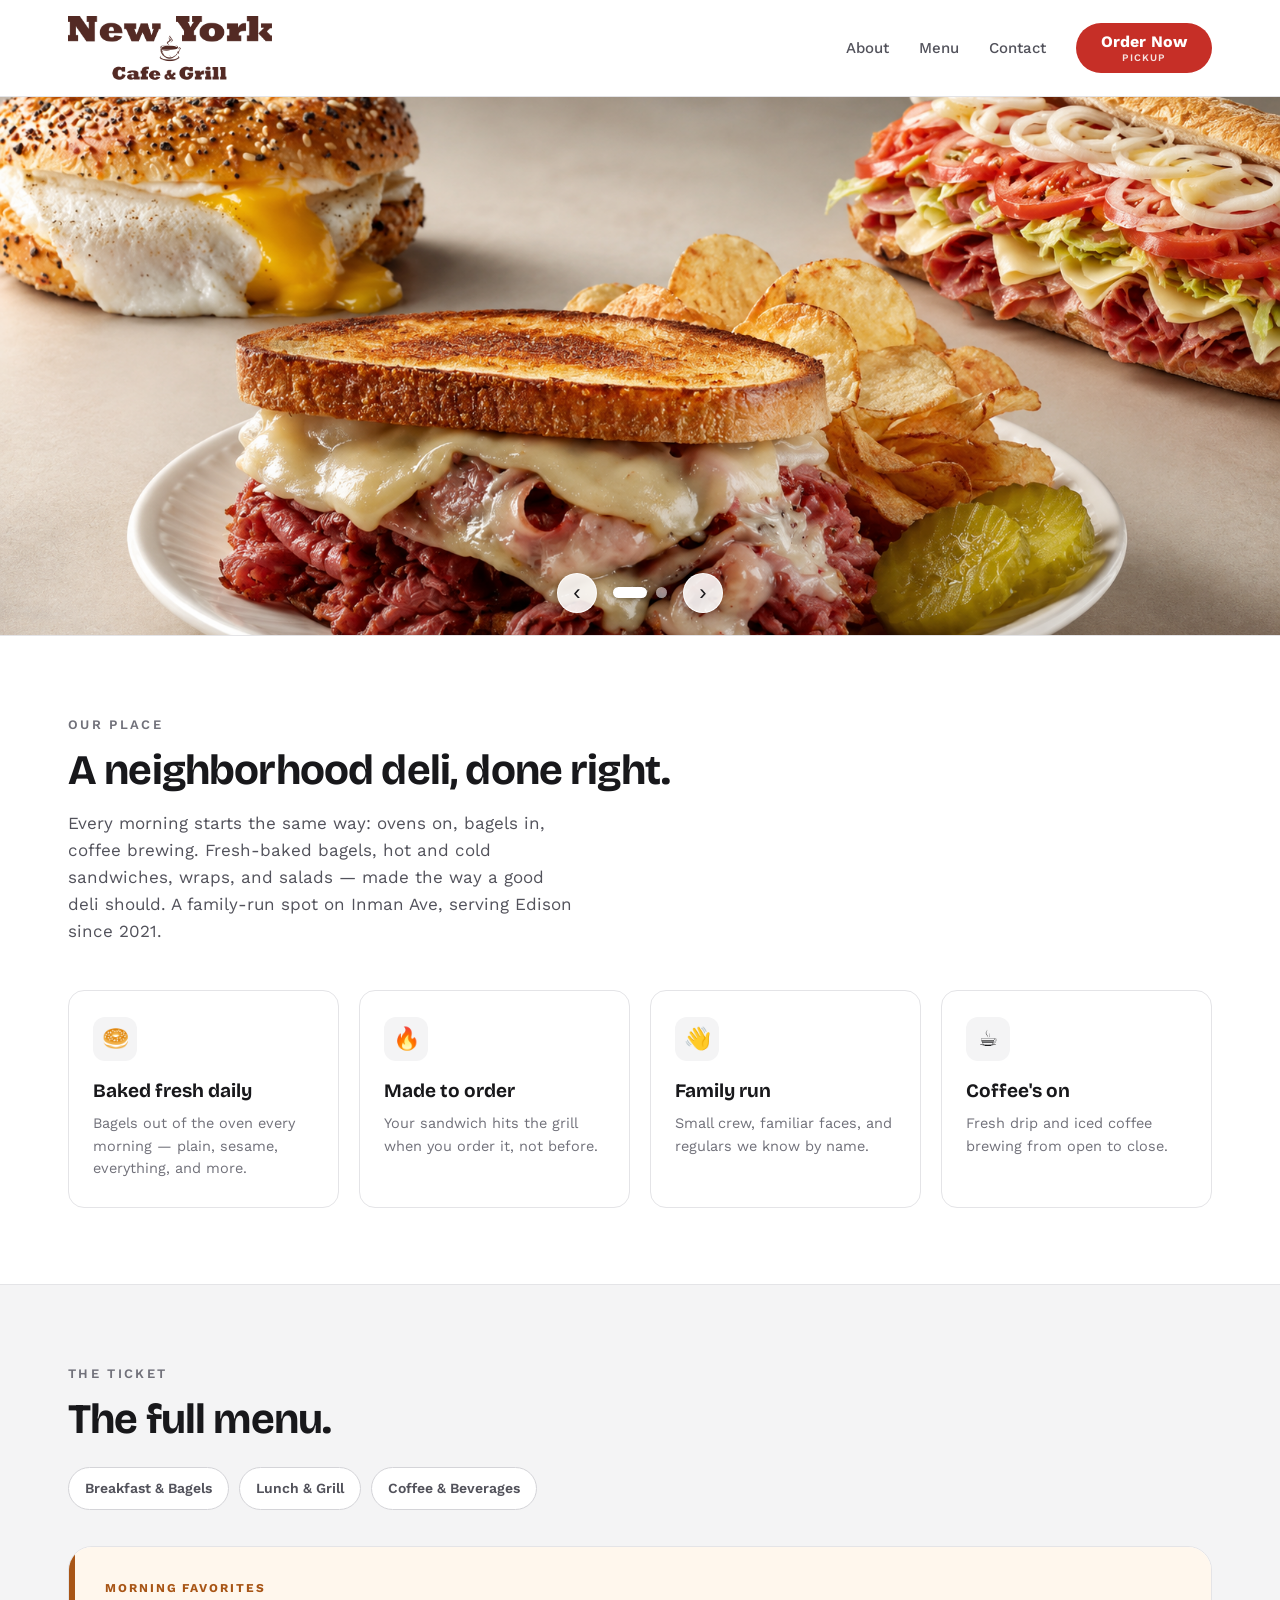
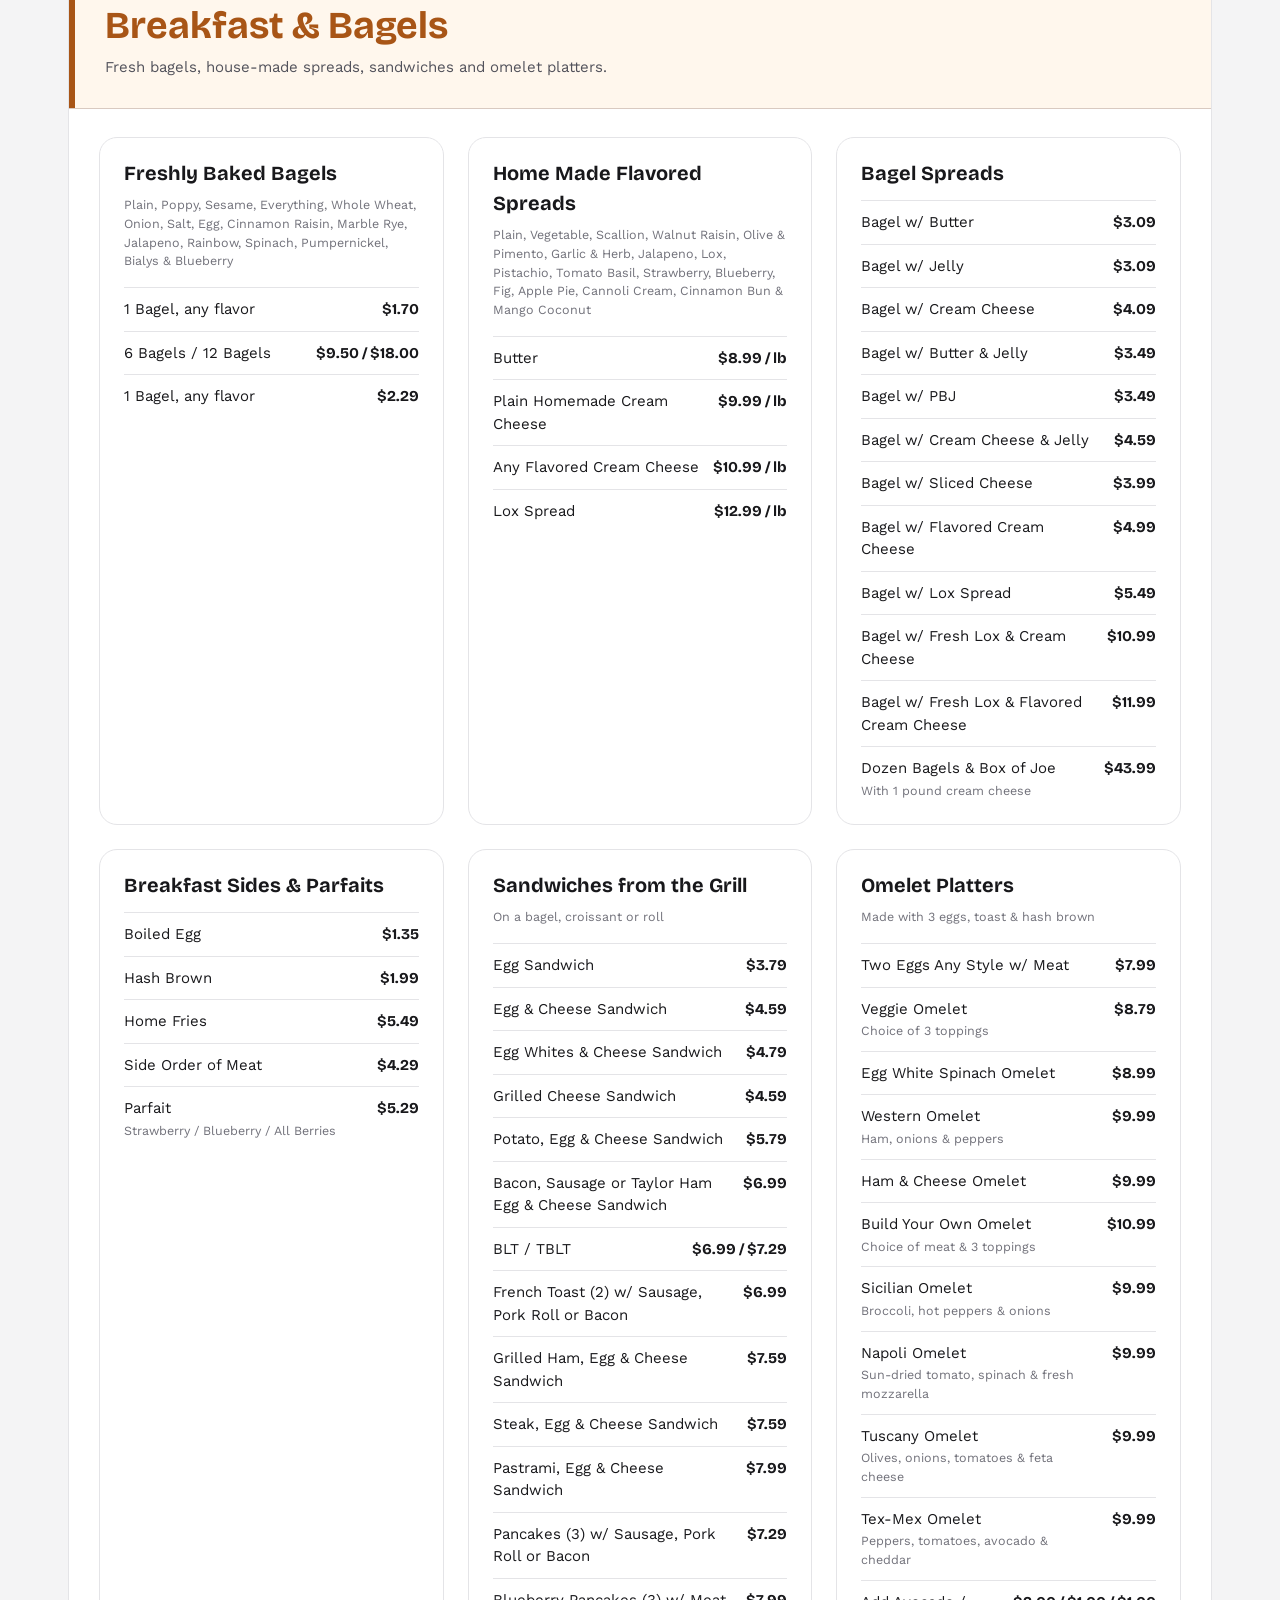
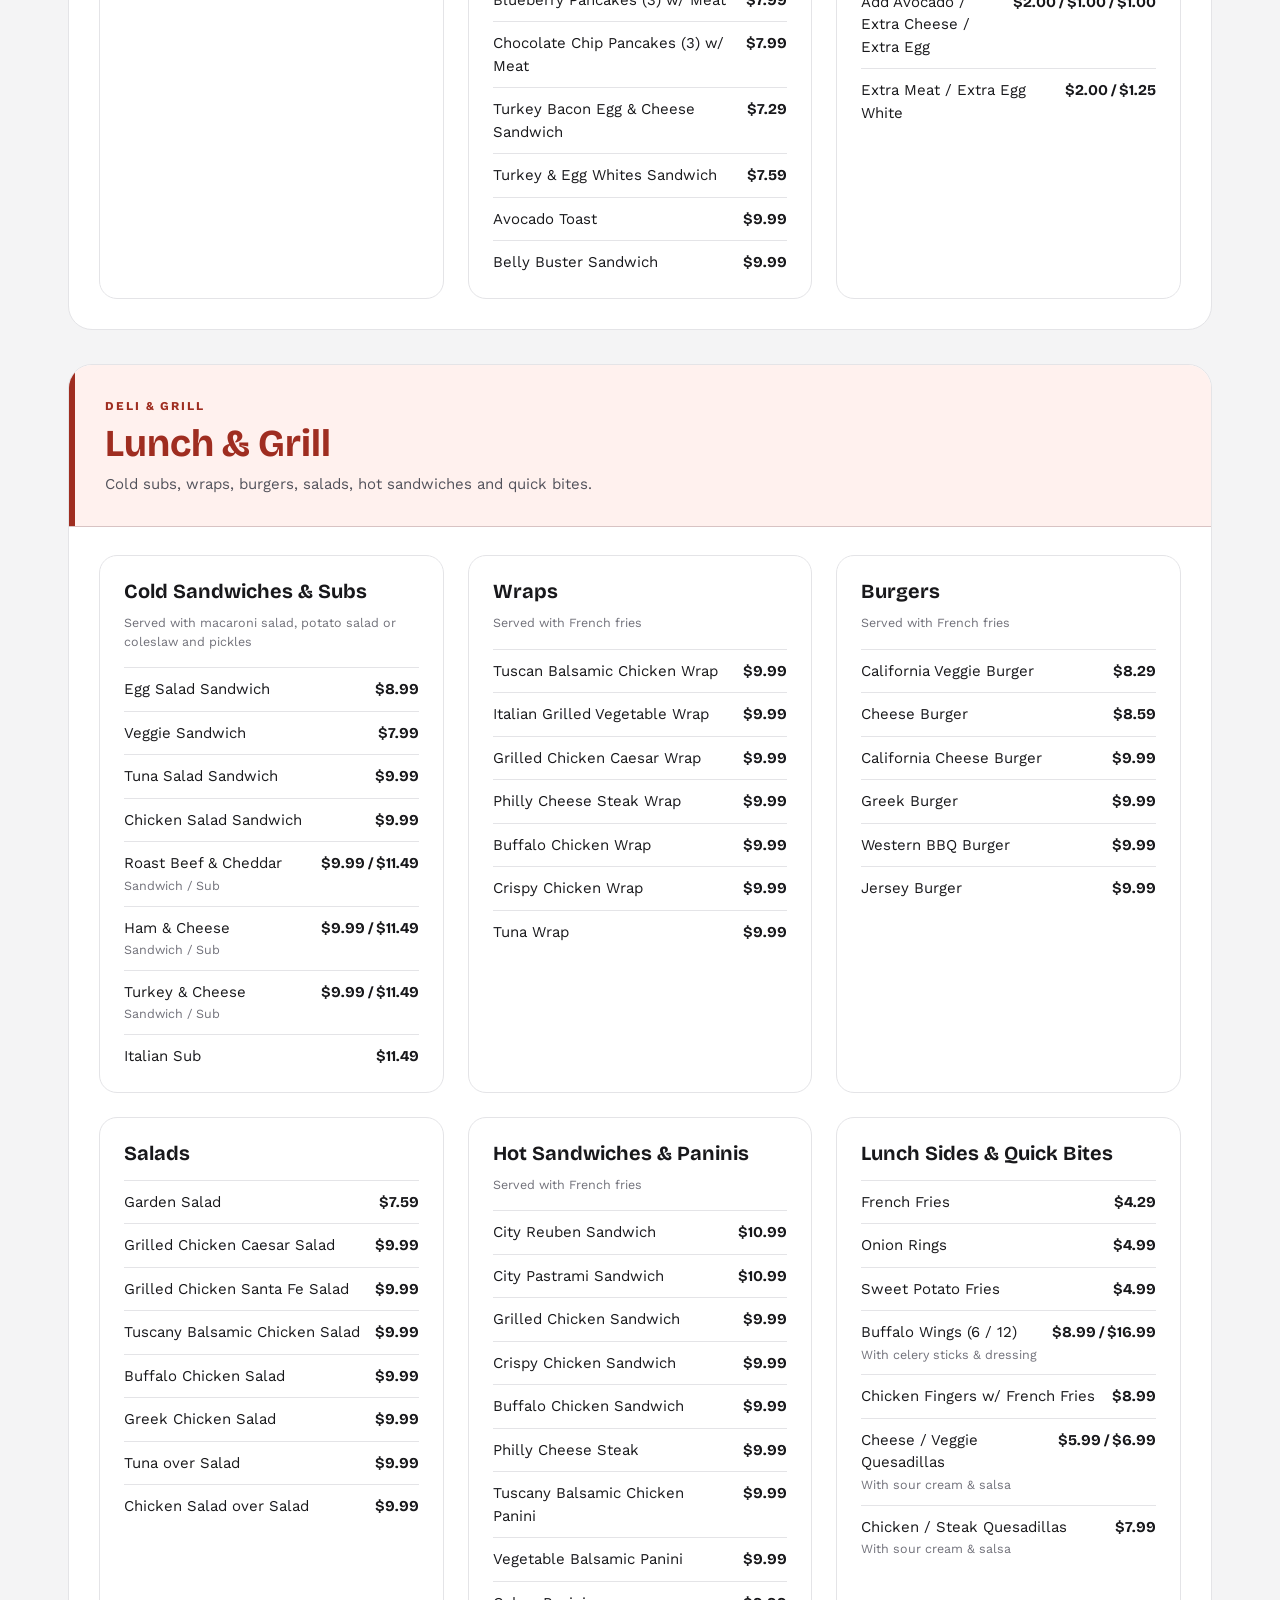
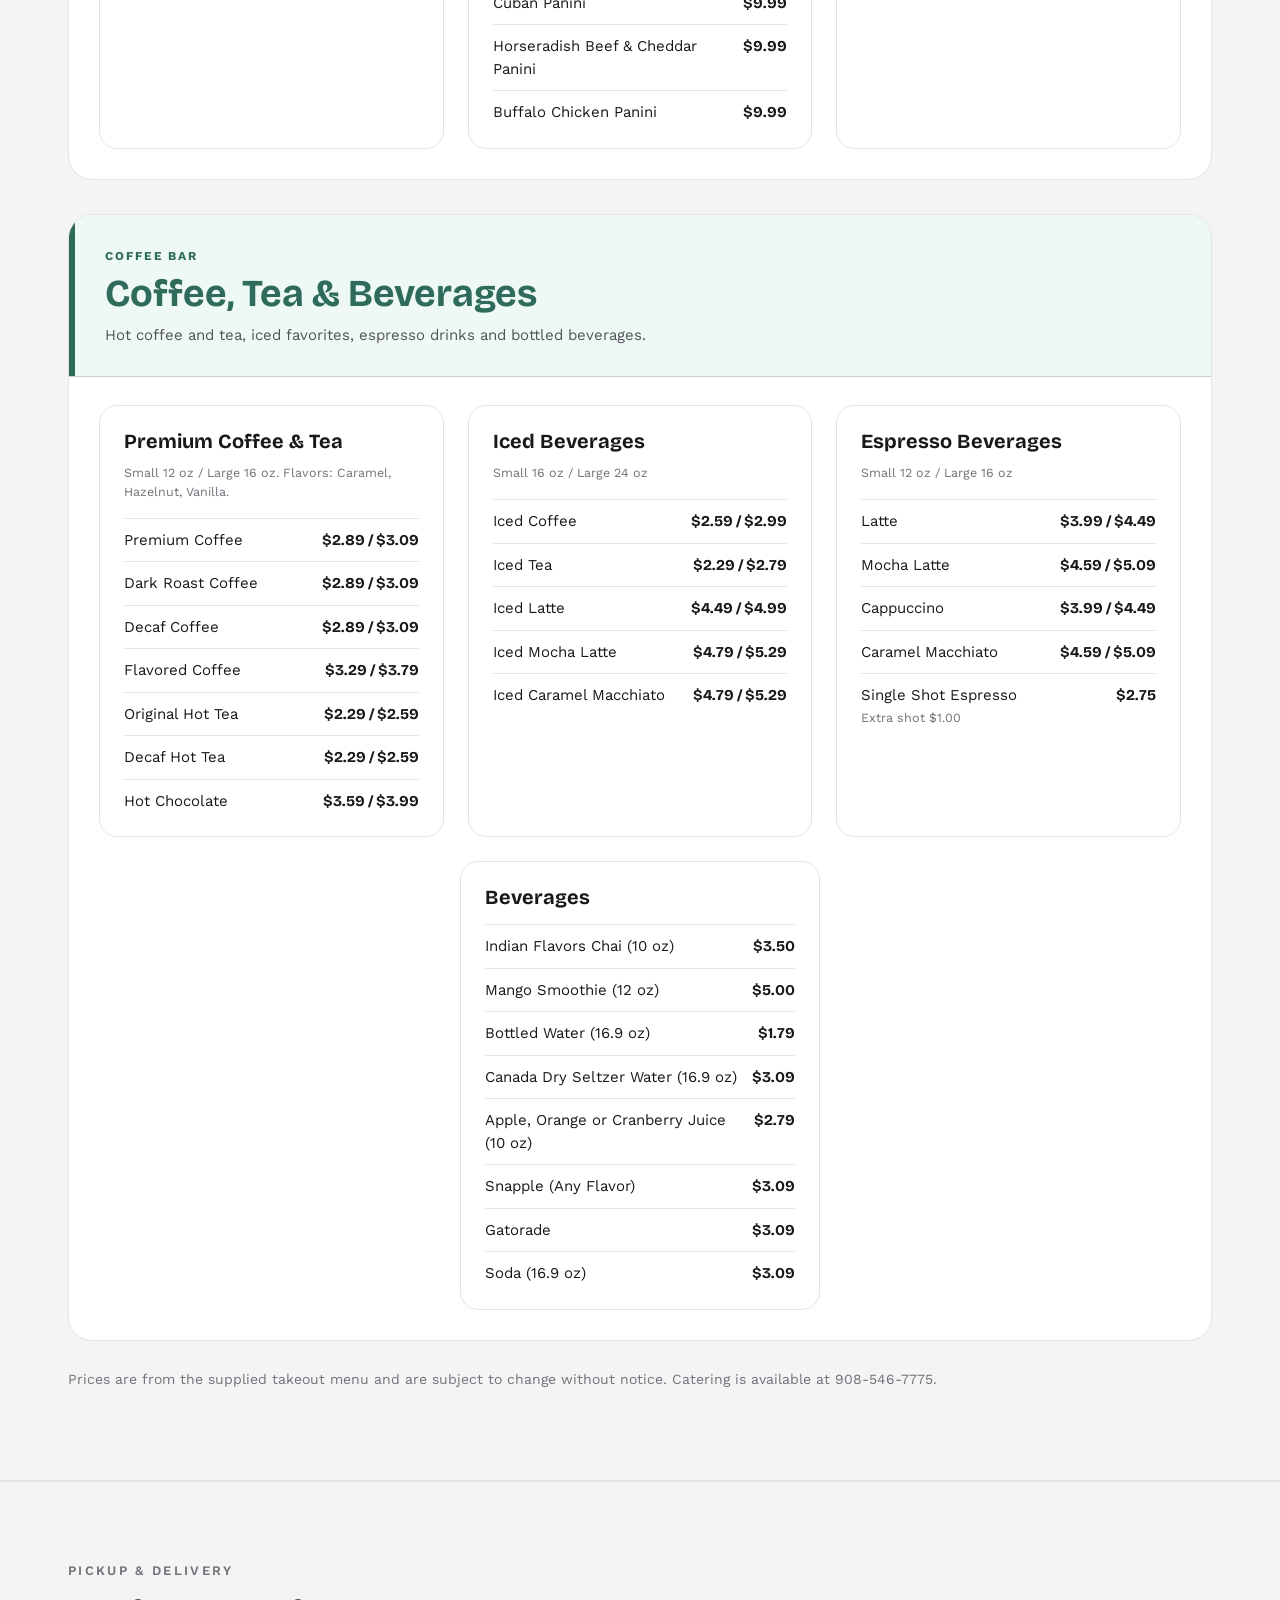
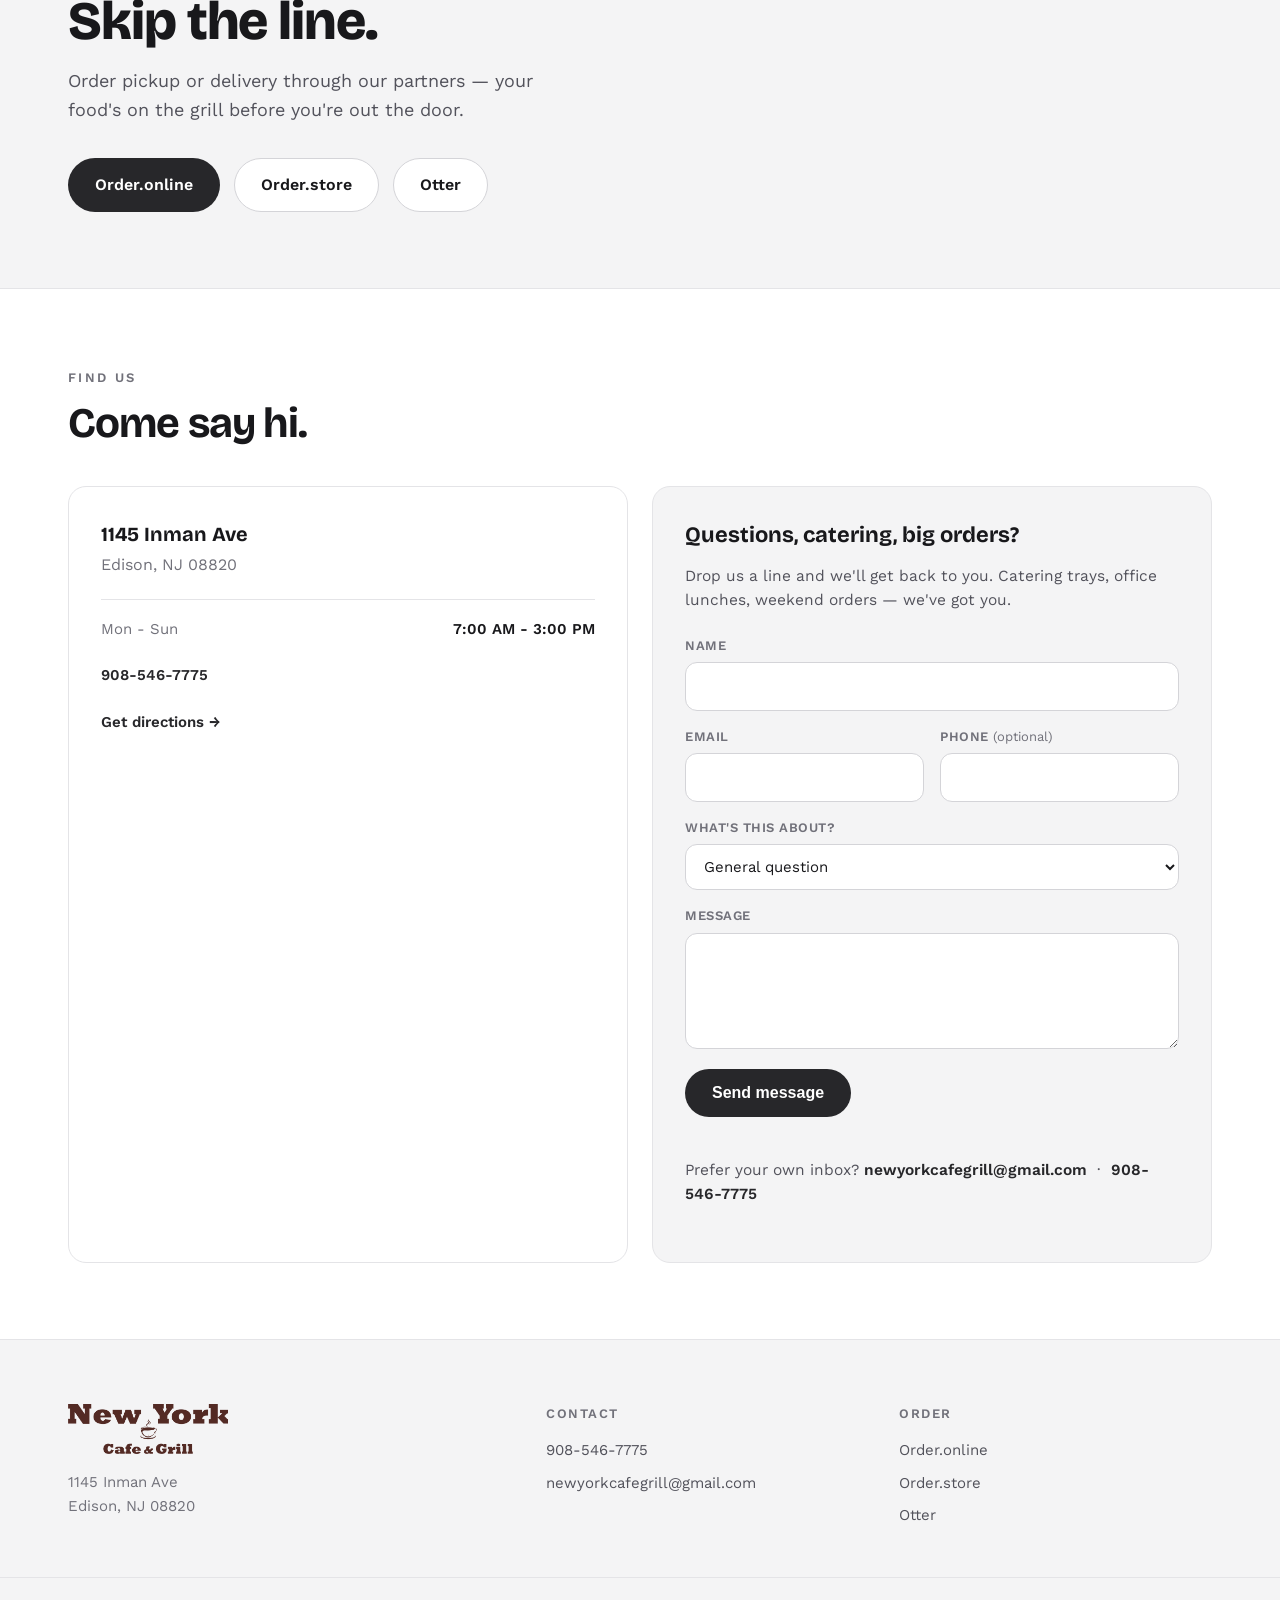
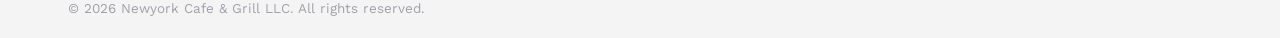
==== newyork-cafe-grill/index.html @ 51c7ac93 "Add party sub hero slide and contact form Second hero slide now uses the party sub photo with matchi" ====
<!DOCTYPE html>
<html lang="en">
<head>
  <meta charset="UTF-8">
  <meta name="viewport" content="width=device-width, initial-scale=1.0">
  <title>Newyork Cafe &amp; Grill — Fresh Bagels, Sandwiches &amp; Wraps in Edison, NJ</title>
  <meta name="description" content="Newyork Cafe &amp; Grill in Edison, NJ. Fresh-baked bagels every morning, hot and cold sandwiches, wraps, and salads. Order online or stop by — 1145 Inman Ave.">
  <meta property="og:title" content="Newyork Cafe &amp; Grill — Edison, NJ">
  <meta property="og:description" content="Fresh-baked bagels, hot and cold sandwiches, wraps, and salads. Family-run deli in Edison, NJ.">
  <meta property="og:type" content="website">
  <meta name="theme-color" content="#ffffff">
  <link rel="icon" href="data:image/svg+xml,%3Csvg xmlns='http://www.w3.org/2000/svg' viewBox='0 0 100 100'%3E%3Ccircle cx='50' cy='50' r='48' fill='%2327272a'/%3E%3Ctext x='50' y='68' font-family='sans-serif' font-size='58' font-weight='800' fill='white' text-anchor='middle'%3EN%3C/text%3E%3C/svg%3E">
  <link rel="preconnect" href="https://fonts.googleapis.com">
  <link rel="preconnect" href="https://fonts.gstatic.com" crossorigin>
  <link href="https://fonts.googleapis.com/css2?family=Bricolage+Grotesque:opsz,wght@12..96,600;12..96,700;12..96,800&amp;family=Work+Sans:ital,wght@0,400;0,500;0,600;1,500&amp;display=swap" rel="stylesheet">
  <link rel="stylesheet" href="styles.css">
</head>
<body id="top">

  <!-- NAV -->
  <nav class="nav" aria-label="Main navigation">
    <div class="nav-inner container">
      <a class="brand" href="#top">
        <img class="brand-logo" src="assets/new-york-cafe-grill-logo.png" alt="Newyork Cafe &amp; Grill">
      </a>
      <button class="nav-toggle" aria-expanded="false" aria-controls="nav-links" aria-label="Toggle menu">
        <span class="bar"></span><span class="bar"></span><span class="bar"></span>
      </button>
      <div class="nav-links" id="nav-links">
        <a href="#about">About</a>
        <a href="#menu">Menu</a>
        <a href="#contact">Contact</a>
        <a class="btn nav-order" href="https://order.tryotter.com/s/newyork-cafe-and-grill/1145-inman-ave%2C-edison%2C-nj-08820%2C-usa/20b12736-9ad2-4a3b-8fb4-0bbce597b2ad" target="_blank" rel="noopener">
          <span>Order Now</span>
          <small>Pickup</small>
        </a>
      </div>
    </div>
  </nav>

  <main>

    <!-- HERO IMAGE SLIDER -->
    <section class="hero" aria-label="Featured food">
      <div class="hero-viewport">
        <div class="hero-track" id="hero-track">
          <div class="hero-media">
            <img src="images/banner-updated.png" alt="Bagel breakfast sandwich, hot pastrami sandwich, chips, pickles and a deli sub" loading="eager" fetchpriority="high" decoding="async">
          </div>
          <div class="hero-media">
            <img src="images/party-sub-banner.jpg" alt="Six-foot Italian party sub layered with salami, ham, provolone, lettuce and tomato" loading="lazy" decoding="async">
          </div>
        </div>

        <div class="hero-controls">
          <button class="round-btn" id="hero-prev" aria-label="Previous slide">&lsaquo;</button>
          <div class="hero-dots" id="hero-dots" role="tablist" aria-label="Choose slide"></div>
          <button class="round-btn" id="hero-next" aria-label="Next slide">&rsaquo;</button>
        </div>
      </div>
    </section>

    <!-- ABOUT -->
    <section class="section" id="about">
      <div class="container">
        <div class="about-intro reveal">
          <span class="eyebrow">Our place</span>
          <h2 class="section-title">A neighborhood deli, done right.</h2>
          <p class="lead">Every morning starts the same way: ovens on, bagels in, coffee brewing. Fresh-baked bagels, hot and cold sandwiches, wraps, and salads — made the way a good deli should. A family-run spot on Inman Ave, serving Edison since 2021.</p>
        </div>
        <div class="features reveal">
          <div class="feature"><div class="feature-icon">🥯</div><h3>Baked fresh daily</h3><p>Bagels out of the oven every morning — plain, sesame, everything, and more.</p></div>
          <div class="feature"><div class="feature-icon">🔥</div><h3>Made to order</h3><p>Your sandwich hits the grill when you order it, not before.</p></div>
          <div class="feature"><div class="feature-icon">👋</div><h3>Family run</h3><p>Small crew, familiar faces, and regulars we know by name.</p></div>
          <div class="feature"><div class="feature-icon">☕</div><h3>Coffee's on</h3><p>Fresh drip and iced coffee brewing from open to close.</p></div>
        </div>
      </div>
    </section>

    <!-- FULL MENU -->
    <section class="section section-band menu-section" id="menu" aria-labelledby="menu-title">
      <div class="container">
        <div class="section-head reveal">
          <div>
            <span class="eyebrow">The ticket</span>
            <h2 class="section-title" id="menu-title">The full menu.</h2>
          </div>
        </div>
        <nav class="menu-jump" aria-label="Menu categories">
          <a href="#breakfast-menu">Breakfast &amp; Bagels</a>
          <a href="#lunch-menu">Lunch &amp; Grill</a>
          <a href="#drinks-menu">Coffee &amp; Beverages</a>
        </nav>

        <section class="menu-group menu-group-breakfast" id="breakfast-menu" aria-labelledby="breakfast-title">
          <div class="menu-group-head reveal">
            <span class="menu-group-kicker">Morning favorites</span>
            <h3 id="breakfast-title">Breakfast &amp; Bagels</h3>
            <p>Fresh bagels, house-made spreads, sandwiches and omelet platters.</p>
          </div>
          <div class="menu-grid">
            <article class="menu-card reveal">
              <h4>Freshly Baked Bagels</h4>
              <p class="menu-flavors">Plain, Poppy, Sesame, Everything, Whole Wheat, Onion, Salt, Egg, Cinnamon Raisin, Marble Rye, Jalapeno, Rainbow, Spinach, Pumpernickel, Bialys &amp; Blueberry</p>
              <ul>
                <li><span>1 Bagel, any flavor</span><b>$1.70</b></li>
                <li><span>6 Bagels / 12 Bagels</span><b>$9.50 / $18.00</b></li>
                <li><span>1 Bagel, any flavor</span><b>$2.29</b></li>
              </ul>
            </article>
            <article class="menu-card reveal">
              <h4>Home Made Flavored Spreads</h4>
              <p class="menu-flavors">Plain, Vegetable, Scallion, Walnut Raisin, Olive &amp; Pimento, Garlic &amp; Herb, Jalapeno, Lox, Pistachio, Tomato Basil, Strawberry, Blueberry, Fig, Apple Pie, Cannoli Cream, Cinnamon Bun &amp; Mango Coconut</p>
              <ul>
                <li><span>Butter</span><b>$8.99 / lb</b></li>
                <li><span>Plain Homemade Cream Cheese</span><b>$9.99 / lb</b></li>
                <li><span>Any Flavored Cream Cheese</span><b>$10.99 / lb</b></li>
                <li><span>Lox Spread</span><b>$12.99 / lb</b></li>
              </ul>
            </article>
            <article class="menu-card reveal">
              <h4>Bagel Spreads</h4>
              <ul>
                <li><span>Bagel w/ Butter</span><b>$3.09</b></li>
                <li><span>Bagel w/ Jelly</span><b>$3.09</b></li>
                <li><span>Bagel w/ Cream Cheese</span><b>$4.09</b></li>
                <li><span>Bagel w/ Butter &amp; Jelly</span><b>$3.49</b></li>
                <li><span>Bagel w/ PBJ</span><b>$3.49</b></li>
                <li><span>Bagel w/ Cream Cheese &amp; Jelly</span><b>$4.59</b></li>
                <li><span>Bagel w/ Sliced Cheese</span><b>$3.99</b></li>
                <li><span>Bagel w/ Flavored Cream Cheese</span><b>$4.99</b></li>
                <li><span>Bagel w/ Lox Spread</span><b>$5.49</b></li>
                <li><span>Bagel w/ Fresh Lox &amp; Cream Cheese</span><b>$10.99</b></li>
                <li><span>Bagel w/ Fresh Lox &amp; Flavored Cream Cheese</span><b>$11.99</b></li>
                <li><span>Dozen Bagels &amp; Box of Joe <small>With 1 pound cream cheese</small></span><b>$43.99</b></li>
              </ul>
            </article>
            <article class="menu-card reveal">
              <h4>Breakfast Sides &amp; Parfaits</h4>
              <ul>
                <li><span>Boiled Egg</span><b>$1.35</b></li>
                <li><span>Hash Brown</span><b>$1.99</b></li>
                <li><span>Home Fries</span><b>$5.49</b></li>
                <li><span>Side Order of Meat</span><b>$4.29</b></li>
                <li><span>Parfait <small>Strawberry / Blueberry / All Berries</small></span><b>$5.29</b></li>
              </ul>
            </article>
            <article class="menu-card menu-card-wide reveal">
              <h4>Sandwiches from the Grill</h4>
              <p class="menu-flavors">On a bagel, croissant or roll</p>
              <ul>
                <li><span>Egg Sandwich</span><b>$3.79</b></li>
                <li><span>Egg &amp; Cheese Sandwich</span><b>$4.59</b></li>
                <li><span>Egg Whites &amp; Cheese Sandwich</span><b>$4.79</b></li>
                <li><span>Grilled Cheese Sandwich</span><b>$4.59</b></li>
                <li><span>Potato, Egg &amp; Cheese Sandwich</span><b>$5.79</b></li>
                <li><span>Bacon, Sausage or Taylor Ham Egg &amp; Cheese Sandwich</span><b>$6.99</b></li>
                <li><span>BLT / TBLT</span><b>$6.99 / $7.29</b></li>
                <li><span>French Toast (2) w/ Sausage, Pork Roll or Bacon</span><b>$6.99</b></li>
                <li><span>Grilled Ham, Egg &amp; Cheese Sandwich</span><b>$7.59</b></li>
                <li><span>Steak, Egg &amp; Cheese Sandwich</span><b>$7.59</b></li>
                <li><span>Pastrami, Egg &amp; Cheese Sandwich</span><b>$7.99</b></li>
                <li><span>Pancakes (3) w/ Sausage, Pork Roll or Bacon</span><b>$7.29</b></li>
                <li><span>Blueberry Pancakes (3) w/ Meat</span><b>$7.99</b></li>
                <li><span>Chocolate Chip Pancakes (3) w/ Meat</span><b>$7.99</b></li>
                <li><span>Turkey Bacon Egg &amp; Cheese Sandwich</span><b>$7.29</b></li>
                <li><span>Turkey &amp; Egg Whites Sandwich</span><b>$7.59</b></li>
                <li><span>Avocado Toast</span><b>$9.99</b></li>
                <li><span>Belly Buster Sandwich</span><b>$9.99</b></li>
              </ul>
            </article>
            <article class="menu-card menu-card-wide reveal">
              <h4>Omelet Platters</h4>
              <p class="menu-flavors">Made with 3 eggs, toast &amp; hash brown</p>
              <ul>
                <li><span>Two Eggs Any Style w/ Meat</span><b>$7.99</b></li>
                <li><span>Veggie Omelet <small>Choice of 3 toppings</small></span><b>$8.79</b></li>
                <li><span>Egg White Spinach Omelet</span><b>$8.99</b></li>
                <li><span>Western Omelet <small>Ham, onions &amp; peppers</small></span><b>$9.99</b></li>
                <li><span>Ham &amp; Cheese Omelet</span><b>$9.99</b></li>
                <li><span>Build Your Own Omelet <small>Choice of meat &amp; 3 toppings</small></span><b>$10.99</b></li>
                <li><span>Sicilian Omelet <small>Broccoli, hot peppers &amp; onions</small></span><b>$9.99</b></li>
                <li><span>Napoli Omelet <small>Sun-dried tomato, spinach &amp; fresh mozzarella</small></span><b>$9.99</b></li>
                <li><span>Tuscany Omelet <small>Olives, onions, tomatoes &amp; feta cheese</small></span><b>$9.99</b></li>
                <li><span>Tex-Mex Omelet <small>Peppers, tomatoes, avocado &amp; cheddar</small></span><b>$9.99</b></li>
                <li><span>Add Avocado / Extra Cheese / Extra Egg</span><b>$2.00 / $1.00 / $1.00</b></li>
                <li><span>Extra Meat / Extra Egg White</span><b>$2.00 / $1.25</b></li>
              </ul>
            </article>
          </div>
        </section>

        <section class="menu-group menu-group-lunch" id="lunch-menu" aria-labelledby="lunch-title">
          <div class="menu-group-head reveal">
            <span class="menu-group-kicker">Deli &amp; grill</span>
            <h3 id="lunch-title">Lunch &amp; Grill</h3>
            <p>Cold subs, wraps, burgers, salads, hot sandwiches and quick bites.</p>
          </div>
          <div class="menu-grid">
            <article class="menu-card menu-card-wide reveal">
              <h4>Cold Sandwiches &amp; Subs</h4>
              <p class="menu-flavors">Served with macaroni salad, potato salad or coleslaw and pickles</p>
              <ul>
                <li><span>Egg Salad Sandwich</span><b>$8.99</b></li>
                <li><span>Veggie Sandwich</span><b>$7.99</b></li>
                <li><span>Tuna Salad Sandwich</span><b>$9.99</b></li>
                <li><span>Chicken Salad Sandwich</span><b>$9.99</b></li>
                <li><span>Roast Beef &amp; Cheddar <small>Sandwich / Sub</small></span><b>$9.99 / $11.49</b></li>
                <li><span>Ham &amp; Cheese <small>Sandwich / Sub</small></span><b>$9.99 / $11.49</b></li>
                <li><span>Turkey &amp; Cheese <small>Sandwich / Sub</small></span><b>$9.99 / $11.49</b></li>
                <li><span>Italian Sub</span><b>$11.49</b></li>
              </ul>
            </article>
            <article class="menu-card reveal">
              <h4>Wraps</h4>
              <p class="menu-flavors">Served with French fries</p>
              <ul>
                <li><span>Tuscan Balsamic Chicken Wrap</span><b>$9.99</b></li>
                <li><span>Italian Grilled Vegetable Wrap</span><b>$9.99</b></li>
                <li><span>Grilled Chicken Caesar Wrap</span><b>$9.99</b></li>
                <li><span>Philly Cheese Steak Wrap</span><b>$9.99</b></li>
                <li><span>Buffalo Chicken Wrap</span><b>$9.99</b></li>
                <li><span>Crispy Chicken Wrap</span><b>$9.99</b></li>
                <li><span>Tuna Wrap</span><b>$9.99</b></li>
              </ul>
            </article>
            <article class="menu-card reveal">
              <h4>Burgers</h4>
              <p class="menu-flavors">Served with French fries</p>
              <ul>
                <li><span>California Veggie Burger</span><b>$8.29</b></li>
                <li><span>Cheese Burger</span><b>$8.59</b></li>
                <li><span>California Cheese Burger</span><b>$9.99</b></li>
                <li><span>Greek Burger</span><b>$9.99</b></li>
                <li><span>Western BBQ Burger</span><b>$9.99</b></li>
                <li><span>Jersey Burger</span><b>$9.99</b></li>
              </ul>
            </article>
            <article class="menu-card reveal">
              <h4>Salads</h4>
              <ul>
                <li><span>Garden Salad</span><b>$7.59</b></li>
                <li><span>Grilled Chicken Caesar Salad</span><b>$9.99</b></li>
                <li><span>Grilled Chicken Santa Fe Salad</span><b>$9.99</b></li>
                <li><span>Tuscany Balsamic Chicken Salad</span><b>$9.99</b></li>
                <li><span>Buffalo Chicken Salad</span><b>$9.99</b></li>
                <li><span>Greek Chicken Salad</span><b>$9.99</b></li>
                <li><span>Tuna over Salad</span><b>$9.99</b></li>
                <li><span>Chicken Salad over Salad</span><b>$9.99</b></li>
              </ul>
            </article>
            <article class="menu-card menu-card-wide reveal">
              <h4>Hot Sandwiches &amp; Paninis</h4>
              <p class="menu-flavors">Served with French fries</p>
              <ul>
                <li><span>City Reuben Sandwich</span><b>$10.99</b></li>
                <li><span>City Pastrami Sandwich</span><b>$10.99</b></li>
                <li><span>Grilled Chicken Sandwich</span><b>$9.99</b></li>
                <li><span>Crispy Chicken Sandwich</span><b>$9.99</b></li>
                <li><span>Buffalo Chicken Sandwich</span><b>$9.99</b></li>
                <li><span>Philly Cheese Steak</span><b>$9.99</b></li>
                <li><span>Tuscany Balsamic Chicken Panini</span><b>$9.99</b></li>
                <li><span>Vegetable Balsamic Panini</span><b>$9.99</b></li>
                <li><span>Cuban Panini</span><b>$9.99</b></li>
                <li><span>Horseradish Beef &amp; Cheddar Panini</span><b>$9.99</b></li>
                <li><span>Buffalo Chicken Panini</span><b>$9.99</b></li>
              </ul>
            </article>
            <article class="menu-card reveal">
              <h4>Lunch Sides &amp; Quick Bites</h4>
              <ul>
                <li><span>French Fries</span><b>$4.29</b></li>
                <li><span>Onion Rings</span><b>$4.99</b></li>
                <li><span>Sweet Potato Fries</span><b>$4.99</b></li>
                <li><span>Buffalo Wings (6 / 12) <small>With celery sticks &amp; dressing</small></span><b>$8.99 / $16.99</b></li>
                <li><span>Chicken Fingers w/ French Fries</span><b>$8.99</b></li>
                <li><span>Cheese / Veggie Quesadillas <small>With sour cream &amp; salsa</small></span><b>$5.99 / $6.99</b></li>
                <li><span>Chicken / Steak Quesadillas <small>With sour cream &amp; salsa</small></span><b>$7.99</b></li>
              </ul>
            </article>
          </div>
        </section>

        <section class="menu-group menu-group-drinks" id="drinks-menu" aria-labelledby="drinks-title">
          <div class="menu-group-head reveal">
            <span class="menu-group-kicker">Coffee bar</span>
            <h3 id="drinks-title">Coffee, Tea &amp; Beverages</h3>
            <p>Hot coffee and tea, iced favorites, espresso drinks and bottled beverages.</p>
          </div>
          <div class="menu-grid">
            <article class="menu-card reveal">
              <h4>Premium Coffee &amp; Tea</h4>
              <p class="menu-flavors">Small 12 oz / Large 16 oz. Flavors: Caramel, Hazelnut, Vanilla.</p>
              <ul>
                <li><span>Premium Coffee</span><b>$2.89 / $3.09</b></li>
                <li><span>Dark Roast Coffee</span><b>$2.89 / $3.09</b></li>
                <li><span>Decaf Coffee</span><b>$2.89 / $3.09</b></li>
                <li><span>Flavored Coffee</span><b>$3.29 / $3.79</b></li>
                <li><span>Original Hot Tea</span><b>$2.29 / $2.59</b></li>
                <li><span>Decaf Hot Tea</span><b>$2.29 / $2.59</b></li>
                <li><span>Hot Chocolate</span><b>$3.59 / $3.99</b></li>
              </ul>
            </article>
            <article class="menu-card reveal">
              <h4>Iced Beverages</h4>
              <p class="menu-flavors">Small 16 oz / Large 24 oz</p>
              <ul>
                <li><span>Iced Coffee</span><b>$2.59 / $2.99</b></li>
                <li><span>Iced Tea</span><b>$2.29 / $2.79</b></li>
                <li><span>Iced Latte</span><b>$4.49 / $4.99</b></li>
                <li><span>Iced Mocha Latte</span><b>$4.79 / $5.29</b></li>
                <li><span>Iced Caramel Macchiato</span><b>$4.79 / $5.29</b></li>
              </ul>
            </article>
            <article class="menu-card reveal">
              <h4>Espresso Beverages</h4>
              <p class="menu-flavors">Small 12 oz / Large 16 oz</p>
              <ul>
                <li><span>Latte</span><b>$3.99 / $4.49</b></li>
                <li><span>Mocha Latte</span><b>$4.59 / $5.09</b></li>
                <li><span>Cappuccino</span><b>$3.99 / $4.49</b></li>
                <li><span>Caramel Macchiato</span><b>$4.59 / $5.09</b></li>
                <li><span>Single Shot Espresso <small>Extra shot $1.00</small></span><b>$2.75</b></li>
              </ul>
            </article>
            <article class="menu-card menu-card-centered reveal">
              <h4>Beverages</h4>
              <ul>
                <li><span>Indian Flavors Chai (10 oz)</span><b>$3.50</b></li>
                <li><span>Mango Smoothie (12 oz)</span><b>$5.00</b></li>
                <li><span>Bottled Water (16.9 oz)</span><b>$1.79</b></li>
                <li><span>Canada Dry Seltzer Water (16.9 oz)</span><b>$3.09</b></li>
                <li><span>Apple, Orange or Cranberry Juice (10 oz)</span><b>$2.79</b></li>
                <li><span>Snapple (Any Flavor)</span><b>$3.09</b></li>
                <li><span>Gatorade</span><b>$3.09</b></li>
                <li><span>Soda (16.9 oz)</span><b>$3.09</b></li>
              </ul>
            </article>
          </div>
        </section>
        <p class="menu-note">Prices are from the supplied takeout menu and are subject to change without notice. Catering is available at 908-546-7775.</p>
      </div>
    </section>

    <!-- SKIP THE LINE -->
    <section class="section section-band skip-band">
      <div class="container">
        <div class="skip-copy">
          <span class="eyebrow">Pickup &amp; delivery</span>
          <h2 class="section-title big">Skip the line.</h2>
          <p class="lead">Order pickup or delivery through our partners — your food's on the grill before you're out the door.</p>
        </div>
        <div class="order-buttons">
          <a class="btn btn-solid" href="https://order.online" target="_blank" rel="noopener">Order.online</a>
          <a class="btn btn-outline" href="https://order.store" target="_blank" rel="noopener">Order.store</a>
          <a class="btn btn-outline" href="https://tryotter.com" target="_blank" rel="noopener">Otter</a>
        </div>
      </div>
    </section>

    <!-- FIND US -->
    <section class="section" id="contact">
      <div class="container">
        <span class="eyebrow">Find us</span>
        <h2 class="section-title">Come say hi.</h2>
        <div class="visit-grid">
          <div class="visit-card reveal">
            <p class="visit-addr">1145 Inman Ave</p>
            <p class="visit-city">Edison, NJ 08820</p>
            <div class="hours">
              <div><span>Mon - Sun</span><b>7:00 AM - 3:00 PM</b></div>
            </div>
            <a class="link-accent" href="tel:+19085467775">908-546-7775</a><br>
            <a class="link-accent" href="https://www.google.com/maps/search/?api=1&amp;query=1145+Inman+Ave+Edison+NJ+08820" target="_blank" rel="noopener">Get directions →</a>
          </div>
          <div class="visit-card visit-card-band reveal">
            <h3>Questions, catering, big orders?</h3>
            <p>Drop us a line and we'll get back to you. Catering trays, office lunches, weekend orders — we've got you.</p>

            <form class="contact-form" id="contact-form" novalidate>
              <div class="field">
                <label for="cf-name">Name</label>
                <input type="text" id="cf-name" name="name" autocomplete="name" required>
              </div>
              <div class="field-row">
                <div class="field">
                  <label for="cf-email">Email</label>
                  <input type="email" id="cf-email" name="email" autocomplete="email" required>
                </div>
                <div class="field">
                  <label for="cf-phone">Phone <span class="opt">(optional)</span></label>
                  <input type="tel" id="cf-phone" name="phone" autocomplete="tel">
                </div>
              </div>
              <div class="field">
                <label for="cf-topic">What's this about?</label>
                <select id="cf-topic" name="topic">
                  <option>General question</option>
                  <option>Catering / party trays</option>
                  <option>Party sub order</option>
                  <option>Office lunch</option>
                  <option>Feedback</option>
                </select>
              </div>
              <div class="field">
                <label for="cf-message">Message</label>
                <textarea id="cf-message" name="message" rows="4" required></textarea>
              </div>
              <button class="btn btn-solid" type="submit">Send message</button>
              <p class="form-status" id="contact-status" role="status" aria-live="polite"></p>
            </form>

            <p class="form-alt">Prefer your own inbox? <a href="mailto:newyorkcafegrill@gmail.com?subject=Hello%20from%20the%20website">newyorkcafegrill@gmail.com</a> &nbsp;·&nbsp; <a href="tel:+19085467775">908-546-7775</a></p>
          </div>
        </div>
      </div>
    </section>

  </main>

  <!-- FOOTER -->
  <footer class="site-footer">
    <div class="container footer-grid">
      <div class="footer-col">
        <div class="brand footer-brand">
          <img class="brand-logo" src="assets/new-york-cafe-grill-logo.png" alt="Newyork Cafe &amp; Grill">
        </div>
        <p>1145 Inman Ave<br>Edison, NJ 08820</p>
      </div>
      <div class="footer-col">
        <h4>Contact</h4>
        <a href="tel:+19085467775">908-546-7775</a>
        <a href="mailto:newyorkcafegrill@gmail.com">newyorkcafegrill@gmail.com</a>
      </div>
      <div class="footer-col">
        <h4>Order</h4>
        <a href="https://order.online" target="_blank" rel="noopener">Order.online</a>
        <a href="https://order.store" target="_blank" rel="noopener">Order.store</a>
        <a href="https://tryotter.com" target="_blank" rel="noopener">Otter</a>
      </div>
    </div>
    <div class="footer-bottom">
      <div class="container">&copy; <span id="year"></span> Newyork Cafe &amp; Grill LLC. All rights reserved.</div>
    </div>
  </footer>

  <script src="script.js"></script>
</body>
</html>
---- newyork-cafe-grill/styles.css ----
/* Newyork Cafe & Grill — light monochrome theme (Home.dc.html) */

:root {
  --accent: #27272a;
  --ink: #18181b;
  --muted: #52525b;
  --subtle: #71717a;
  --faint: #a1a1aa;
  --band: #f4f4f5;
  --line: #e4e4e7;
  --line-strong: #d4d4d8;
  --white: #ffffff;
  --breakfast: #a85516;
  --breakfast-soft: #fff7ed;
  --lunch: #9f2d20;
  --lunch-soft: #fff1ee;
  --drinks: #2f6b5b;
  --drinks-soft: #eef8f4;
  --serif: 'Bricolage Grotesque', system-ui, sans-serif;
  --sans: 'Work Sans', system-ui, sans-serif;
  --maxw: 1200px;
}

* { box-sizing: border-box; }
html, body { margin: 0; padding: 0; }
html { scroll-behavior: smooth; }

body {
  font-family: var(--sans);
  color: var(--ink);
  background: var(--white);
  -webkit-font-smoothing: antialiased;
  line-height: 1.5;
}

a { color: var(--ink); text-decoration: none; }
img { display: block; max-width: 100%; }

.container { max-width: var(--maxw); margin: 0 auto; padding: 0 28px; }

/* ---- Typography helpers ---- */
.eyebrow {
  display: inline-block;
  font-size: 13px;
  font-weight: 600;
  letter-spacing: .18em;
  text-transform: uppercase;
  color: var(--subtle);
}
.section-title {
  font-family: var(--serif);
  font-weight: 700;
  font-size: clamp(28px, 3.4vw, 42px);
  line-height: 1.05;
  letter-spacing: -.02em;
  margin: 12px 0 0;
}
.section-title.big {
  font-weight: 800;
  font-size: clamp(32px, 4.4vw, 54px);
  line-height: 1.02;
}
.lead {
  font-size: 17px;
  line-height: 1.6;
  color: var(--muted);
  margin: 18px 0 0;
  max-width: 46ch;
}

/* ---- Buttons ---- */
.btn {
  display: inline-flex;
  align-items: center;
  justify-content: center;
  font-weight: 600;
  font-size: 16px;
  padding: 14px 26px;
  border-radius: 99px;
  border: 1px solid transparent;
  transition: transform .15s ease, background .2s ease, color .2s ease;
  cursor: pointer;
}
.btn:active { transform: translateY(1px); }
.btn-solid { background: var(--accent); color: #fff; }
.btn-solid:hover { background: #000; color: #fff; }
.btn-outline { background: #fff; color: var(--ink); border-color: var(--line-strong); }
.btn-outline:hover { border-color: var(--ink); }

/* ---- Nav ---- */
.nav {
  position: sticky;
  top: 0;
  z-index: 50;
  background: rgba(255,255,255,.9);
  backdrop-filter: saturate(140%) blur(8px);
  border-bottom: 1px solid var(--line);
}
.nav-inner {
  height: 96px;
  display: flex;
  align-items: center;
  justify-content: space-between;
  gap: 24px;
}
.brand {
  position: relative;
  display: block;
  width: 204px;
  height: 64px;
  overflow: hidden;
  color: var(--ink);
}
.brand-logo {
  position: absolute;
  top: -33px;
  left: -44px;
  display: block;
  width: 292px;
  max-width: none;
  height: auto;
}
.nav-links { display: flex; align-items: center; gap: 30px; }
.nav-links a { color: var(--muted); font-weight: 500; font-size: 15px; }
.nav-links a:hover { color: var(--ink); }
.nav-links a.btn { color: #fff; }
.nav-order {
  min-width: 132px;
  flex-direction: column;
  gap: 2px;
  padding: 10px 24px 9px;
  background: #c62f27;
  color: #fff;
  line-height: 1.05;
}
.nav-links a.nav-order:hover { background: #a9231d; color: #fff; }
.nav-order span { font-size: 16px; font-weight: 700; }
.nav-order small {
  font-size: 10px;
  font-weight: 600;
  letter-spacing: .12em;
  text-transform: uppercase;
  opacity: .85;
}

.nav-toggle {
  display: none;
  flex-direction: column;
  gap: 5px;
  background: none;
  border: 0;
  cursor: pointer;
  padding: 8px;
}
.nav-toggle .bar { width: 24px; height: 2px; background: var(--ink); border-radius: 2px; transition: transform .2s, opacity .2s; }

/* ---- Hero image slider ---- */
.hero { border-bottom: 1px solid var(--line); }
.hero-viewport { position: relative; overflow: hidden; }
.hero-track { display: flex; transition: transform .7s cubic-bezier(.7,0,.2,1); }
.hero-media { flex: 0 0 100%; background: var(--band); }
.hero-media img {
  width: 100%;
  height: clamp(320px, 42vw, 720px);
  object-fit: cover;
  object-position: center;
}
.hero-controls {
  position: absolute;
  left: 0;
  right: 0;
  bottom: 22px;
  display: flex;
  align-items: center;
  justify-content: center;
  gap: 16px;
}
.hero-dots { display: flex; gap: 9px; align-items: center; }
.hero-dots button {
  width: 11px;
  height: 11px;
  padding: 0;
  border: 0;
  border-radius: 99px;
  background: rgba(255, 255, 255, .55);
  box-shadow: 0 1px 4px rgba(0, 0, 0, .3);
  cursor: pointer;
  transition: width .25s ease, background .25s ease;
}
.hero-dots button.is-active { width: 34px; background: #fff; }
.round-btn {
  width: 40px;
  height: 40px;
  display: inline-flex;
  align-items: center;
  justify-content: center;
  font-size: 22px;
  line-height: 1;
  color: var(--ink);
  background: rgba(255, 255, 255, .88);
  border: 1px solid rgba(255, 255, 255, .9);
  border-radius: 99px;
  box-shadow: 0 2px 10px rgba(0, 0, 0, .18);
  cursor: pointer;
  transition: background .2s ease;
}
.round-btn:hover { background: #fff; }

/* ---- Section base ---- */
.section { padding: 76px 0; }
.section-band { background: var(--band); border-top: 1px solid var(--line); border-bottom: 1px solid var(--line); }
.section-head {
  display: flex;
  align-items: flex-end;
  justify-content: space-between;
  gap: 20px;
  flex-wrap: wrap;
  margin-bottom: 30px;
}

/* ---- About ---- */
.about-intro { max-width: 720px; }
.features {
  display: grid;
  grid-template-columns: repeat(auto-fit, minmax(230px, 1fr));
  gap: 20px;
  margin-top: 44px;
}
.feature {
  background: #fff;
  border: 1px solid var(--line);
  border-radius: 16px;
  padding: 26px 24px;
}
.feature-icon {
  width: 44px; height: 44px;
  border-radius: 12px;
  background: var(--band);
  display: flex; align-items: center; justify-content: center;
  font-size: 22px;
  margin-bottom: 16px;
}
.feature h3 { font-family: var(--serif); font-weight: 700; font-size: 19px; margin: 0 0 8px; }
.feature p { font-size: 14.5px; line-height: 1.55; color: var(--subtle); margin: 0; }

/* ---- Menu ---- */
.menu-jump {
  display: flex;
  flex-wrap: wrap;
  gap: 10px;
  margin: -4px 0 36px;
}
.menu-jump a {
  padding: 10px 16px;
  border: 1px solid var(--line-strong);
  border-radius: 999px;
  background: #fff;
  color: var(--muted);
  font-size: 14px;
  font-weight: 600;
}
.menu-jump a:hover { border-color: var(--ink); color: var(--ink); }
.menu-group {
  --group-accent: var(--accent);
  --group-soft: var(--band);
  scroll-margin-top: 96px;
  margin-top: 28px;
  border: 1px solid var(--line);
  border-radius: 24px;
  background: #fff;
  overflow: hidden;
}
.menu-group + .menu-group { margin-top: 34px; }
.menu-group-breakfast { --group-accent: var(--breakfast); --group-soft: var(--breakfast-soft); }
.menu-group-lunch { --group-accent: var(--lunch); --group-soft: var(--lunch-soft); }
.menu-group-drinks { --group-accent: var(--drinks); --group-soft: var(--drinks-soft); }
.menu-group-head {
  position: relative;
  margin: 0;
  padding: 28px 30px 30px 36px;
  background: var(--group-soft);
  border-bottom: 1px solid color-mix(in srgb, var(--group-accent) 18%, var(--line));
}
.menu-group-head::before {
  content: "";
  position: absolute;
  inset: 0 auto 0 0;
  width: 6px;
  background: var(--group-accent);
}
.menu-group-kicker {
  color: var(--group-accent);
  font-size: 12px;
  font-weight: 700;
  letter-spacing: .16em;
  text-transform: uppercase;
}
.menu-group-head h3 {
  margin: 7px 0 0;
  color: var(--group-accent);
  font-family: var(--serif);
  font-size: clamp(27px, 3vw, 38px);
  line-height: 1.05;
}
.menu-group-head p {
  max-width: 62ch;
  margin: 10px 0 0;
  color: var(--muted);
  font-size: 15px;
}
.menu-grid {
  display: grid;
  grid-template-columns: repeat(auto-fit, minmax(320px, 1fr));
  gap: 24px;
  padding: 28px 30px 30px;
}
.menu-card {
  background: #fff;
  border: 1px solid var(--line);
  border-radius: 18px;
  overflow: hidden;
  padding: 0 0 14px;
}
.menu-card-centered {
  grid-column: 1 / -1;
  width: min(100%, 360px);
  justify-self: center;
}
.menu-card-media { height: 150px; background: var(--band); border-bottom: 1px solid var(--line); }
.menu-card-media img { width: 100%; height: 100%; object-fit: cover; }
.menu-card h4 { color: var(--ink); font-family: var(--serif); font-weight: 700; font-size: 20px; margin: 20px 24px 12px; }
.menu-flavors {
  color: var(--subtle);
  font-size: 12.5px;
  line-height: 1.5;
  margin: -4px 24px 16px;
}
.menu-card ul { list-style: none; margin: 0; padding: 0 24px; }
.menu-card li {
  display: flex;
  align-items: baseline;
  justify-content: space-between;
  gap: 14px;
  padding: 10px 0;
  border-top: 1px solid var(--line);
  font-size: 15px;
}
.menu-card li span { color: var(--ink); }
.menu-card li small { display: block; color: var(--subtle); font-size: 12.5px; margin-top: 2px; }
.menu-card li b { font-family: var(--serif); font-weight: 700; color: var(--ink); white-space: nowrap; }
.menu-note { font-size: 14px; color: var(--subtle); margin-top: 28px; }

/* ---- Skip the line ---- */
.skip-band .container { display: grid; gap: 34px; }
.skip-copy { max-width: 620px; }
.skip-band .lead { font-size: 18px; }
.order-buttons { display: flex; flex-wrap: wrap; gap: 14px; }

/* ---- Visit ---- */
.visit-grid {
  display: grid;
  grid-template-columns: repeat(auto-fit, minmax(300px, 1fr));
  gap: 24px;
  margin-top: 40px;
}
.visit-card {
  background: #fff;
  border: 1px solid var(--line);
  border-radius: 18px;
  padding: 32px;
}
.visit-card-band { background: var(--band); display: flex; flex-direction: column; justify-content: center; }
.visit-addr { font-family: var(--serif); font-weight: 700; font-size: 20px; margin: 0 0 4px; }
.visit-city { font-size: 16px; color: var(--subtle); margin: 0 0 22px; }
.hours { border-top: 1px solid var(--line); padding-top: 18px; display: flex; flex-direction: column; gap: 12px; }
.hours div { display: flex; justify-content: space-between; font-size: 15px; }
.hours span { color: var(--subtle); }
.hours b { font-weight: 600; }
.link-accent { display: inline-block; margin-top: 24px; font-weight: 600; font-size: 15px; color: var(--accent); }
.visit-card-band h3 { font-family: var(--serif); font-weight: 700; font-size: 22px; margin: 0 0 12px; }
.visit-card-band p { font-size: 15.5px; line-height: 1.55; color: var(--muted); margin: 0 0 24px; }
.visit-card-band .btn { align-self: flex-start; }

/* ---- Contact form ---- */
.contact-form { display: flex; flex-direction: column; gap: 16px; }
.field { display: flex; flex-direction: column; gap: 7px; }
.field-row { display: grid; grid-template-columns: 1fr 1fr; gap: 16px; }
.field label { font-size: 13px; font-weight: 600; letter-spacing: .04em; text-transform: uppercase; color: var(--subtle); }
.field label .opt { text-transform: none; letter-spacing: 0; font-weight: 400; }
.field input,
.field select,
.field textarea {
  font: inherit;
  font-size: 15px;
  color: var(--ink);
  background: #fff;
  border: 1px solid var(--line-strong);
  border-radius: 12px;
  padding: 12px 14px;
  width: 100%;
  transition: border-color .18s ease, box-shadow .18s ease;
}
.field textarea { resize: vertical; min-height: 110px; }
.field input:focus,
.field select:focus,
.field textarea:focus {
  outline: none;
  border-color: var(--accent);
  box-shadow: 0 0 0 3px rgba(39, 39, 42, .1);
}
.field input.has-error,
.field textarea.has-error { border-color: #b91c1c; }
.contact-form .btn { align-self: flex-start; margin-top: 4px; }
.form-status { font-size: 14.5px; line-height: 1.5; margin: 0; min-height: 1px; color: var(--muted); }
.form-status.is-error { color: #b91c1c; }
.form-alt { font-size: 14px; color: var(--subtle); margin: 20px 0 0; }
.form-alt a { color: var(--accent); font-weight: 600; }

/* ---- Footer ---- */
.site-footer { background: var(--band); border-top: 1px solid var(--line); }
.footer-grid { display: grid; grid-template-columns: 1.4fr 1fr 1fr; gap: 40px; padding-top: 64px; padding-bottom: 40px; }
.footer-brand { width: 160px; height: 50px; margin-bottom: 16px; }
.footer-brand .brand-logo { top: -26px; left: -34px; width: 229px; }
.footer-col p { font-size: 15px; line-height: 1.6; color: var(--subtle); margin: 0; }
.footer-col h4 { font-size: 13px; font-weight: 600; letter-spacing: .12em; text-transform: uppercase; color: var(--subtle); margin: 0 0 16px; }
.footer-col > a { display: block; color: var(--muted); font-size: 15px; margin-bottom: 10px; }
.footer-col > a:hover { color: var(--ink); }
.footer-bottom { border-top: 1px solid var(--line); }
.footer-bottom .container { padding-top: 20px; padding-bottom: 20px; font-size: 13.5px; color: var(--faint); }

/* ---- Scroll reveal ---- */
.reveal { opacity: 0; transform: translateY(20px); transition: opacity .6s ease, transform .6s ease; }
.reveal.is-visible { opacity: 1; transform: none; }
@media (prefers-reduced-motion: reduce) {
  .reveal { opacity: 1; transform: none; transition: none; }
  html { scroll-behavior: auto; }
}

/* ---- Responsive ---- */
@media (max-width: 860px) {
  .nav-inner { height: 88px; }
  .brand { width: 160px; height: 50px; }
  .brand-logo { top: -26px; left: -34px; width: 229px; }
  .nav-toggle { display: flex; }
  .nav-links {
    position: absolute;
    top: 88px; left: 0; right: 0;
    flex-direction: column;
    align-items: stretch;
    gap: 0;
    background: #fff;
    border-bottom: 1px solid var(--line);
    padding: 8px 28px 20px;
    display: none;
  }
  .nav-links.is-open { display: flex; }
  .nav-links a { padding: 14px 0; font-size: 16px; }
  .nav-links a.btn { margin-top: 8px; padding: 14px 26px; text-align: center; justify-content: center; }
  .nav-links a.nav-order { padding: 10px 26px 9px; }

  .hero-media img { height: clamp(280px, 75vw, 480px); }

  .footer-grid { grid-template-columns: 1fr; gap: 32px; }
  .field-row { grid-template-columns: 1fr; }
}

@media (max-width: 520px) {
  .container { padding: 0 20px; }
  .section { padding: 56px 0; }
  .menu-group { border-radius: 18px; }
  .menu-group-head { padding: 22px 20px 24px 26px; }
  .menu-grid { grid-template-columns: 1fr; gap: 18px; padding: 18px 14px 22px; }
  .menu-card h4 { margin-left: 18px; margin-right: 18px; }
  .menu-card ul { padding-left: 18px; padding-right: 18px; }
  .menu-flavors { margin-left: 18px; margin-right: 18px; }
  .menu-card li { align-items: flex-start; font-size: 14px; }
  .menu-card li b { text-align: right; }
}
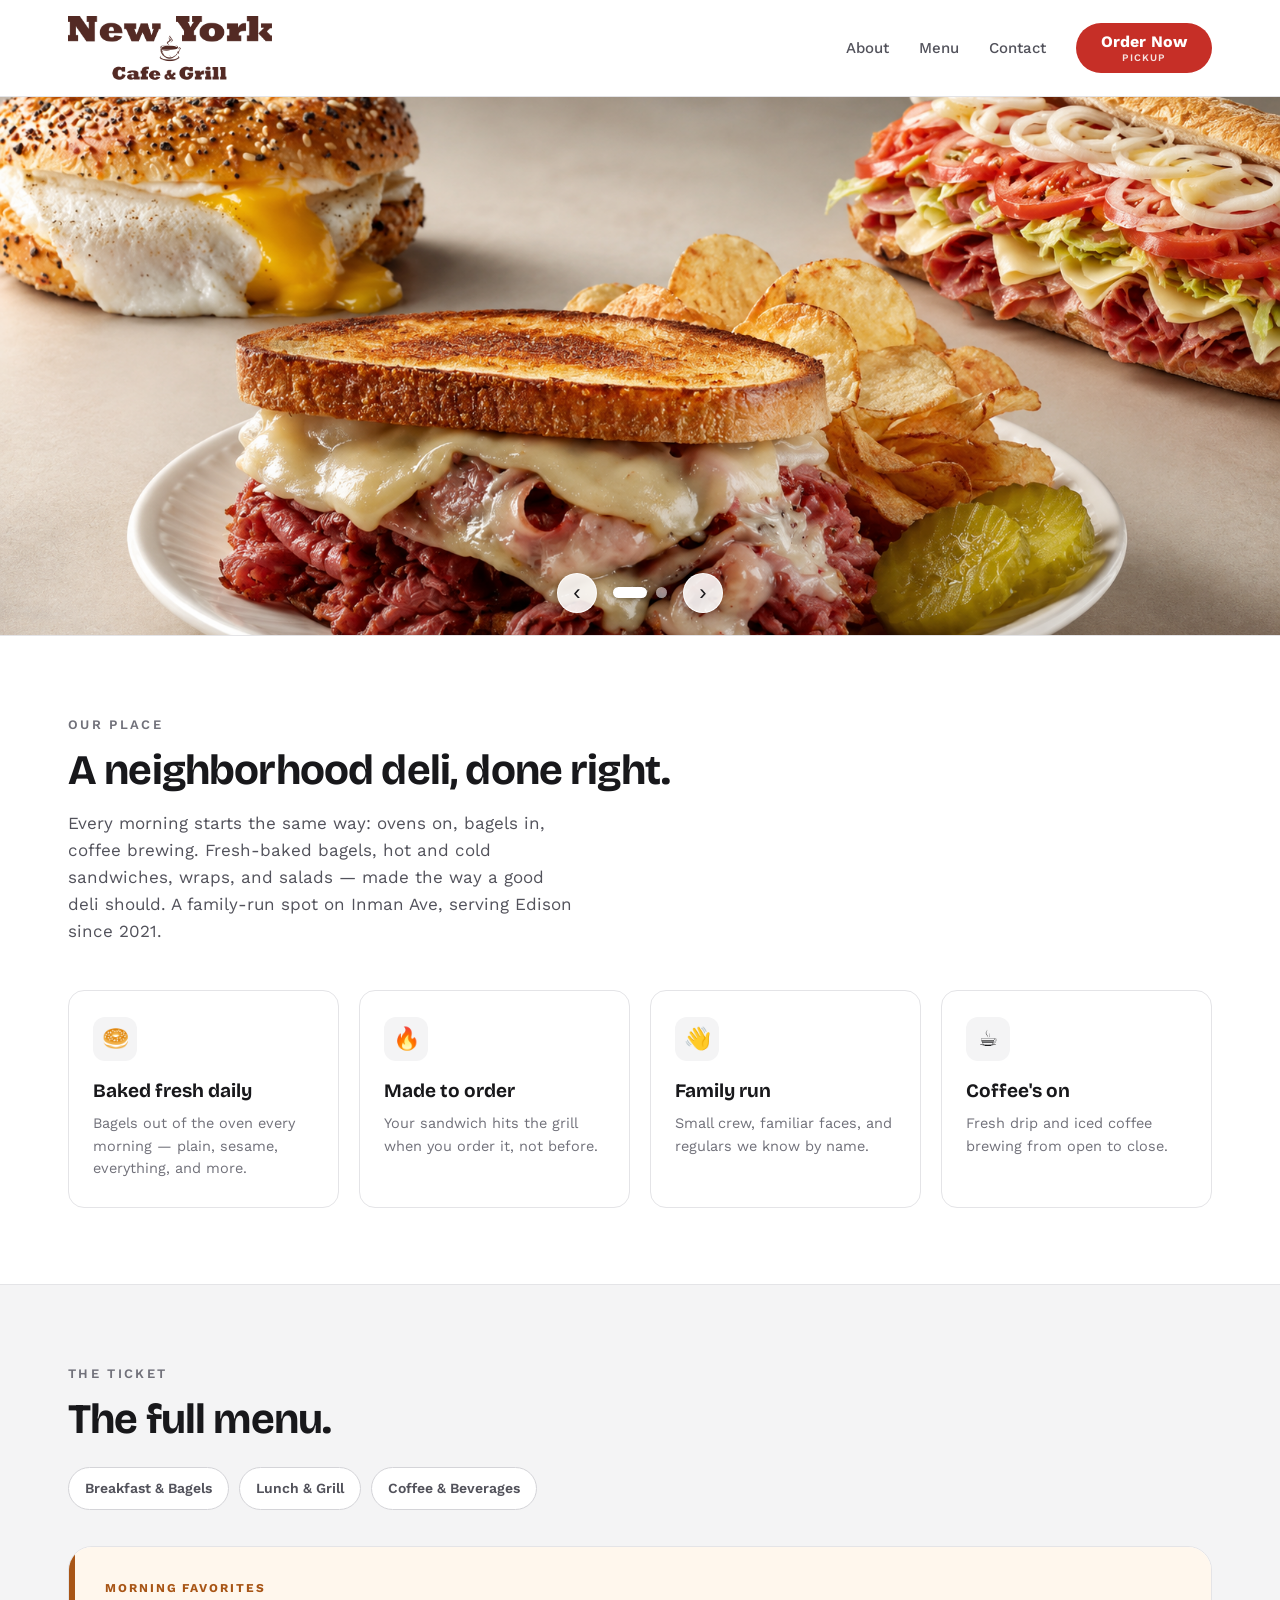
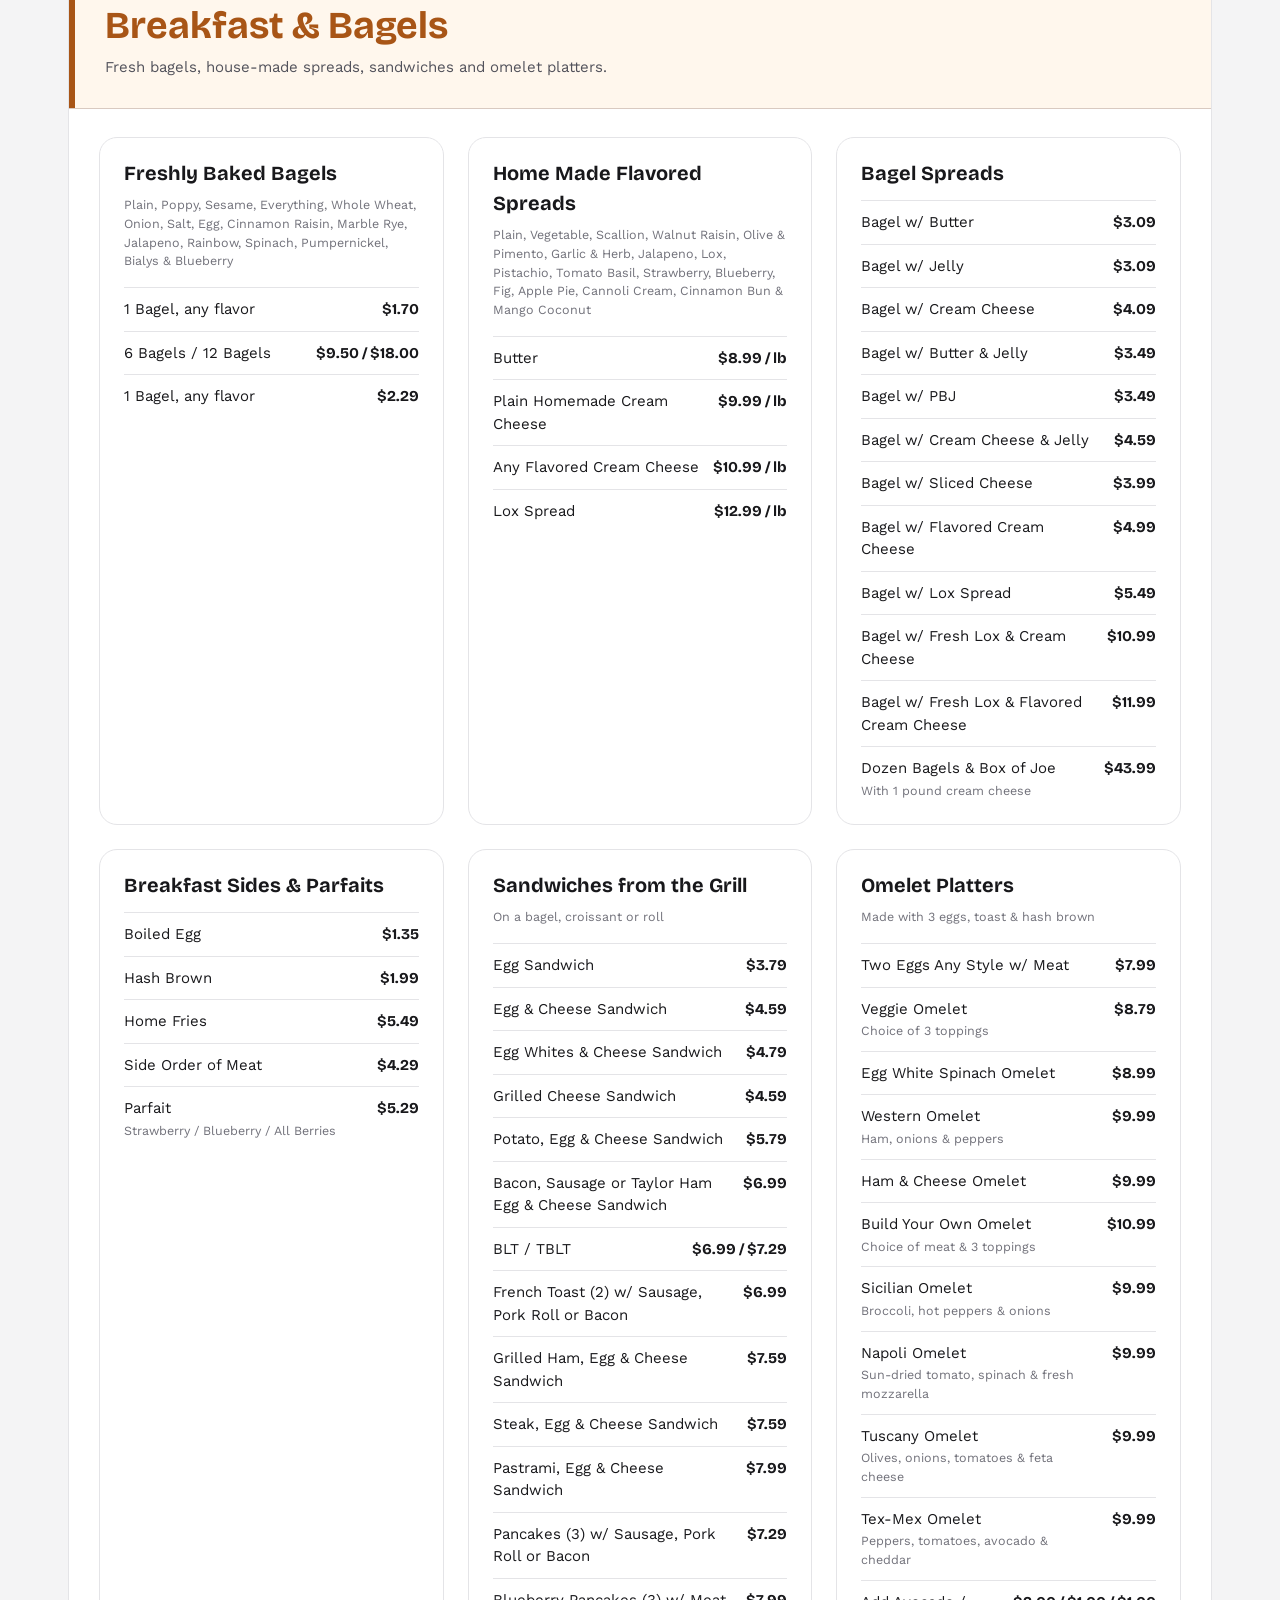
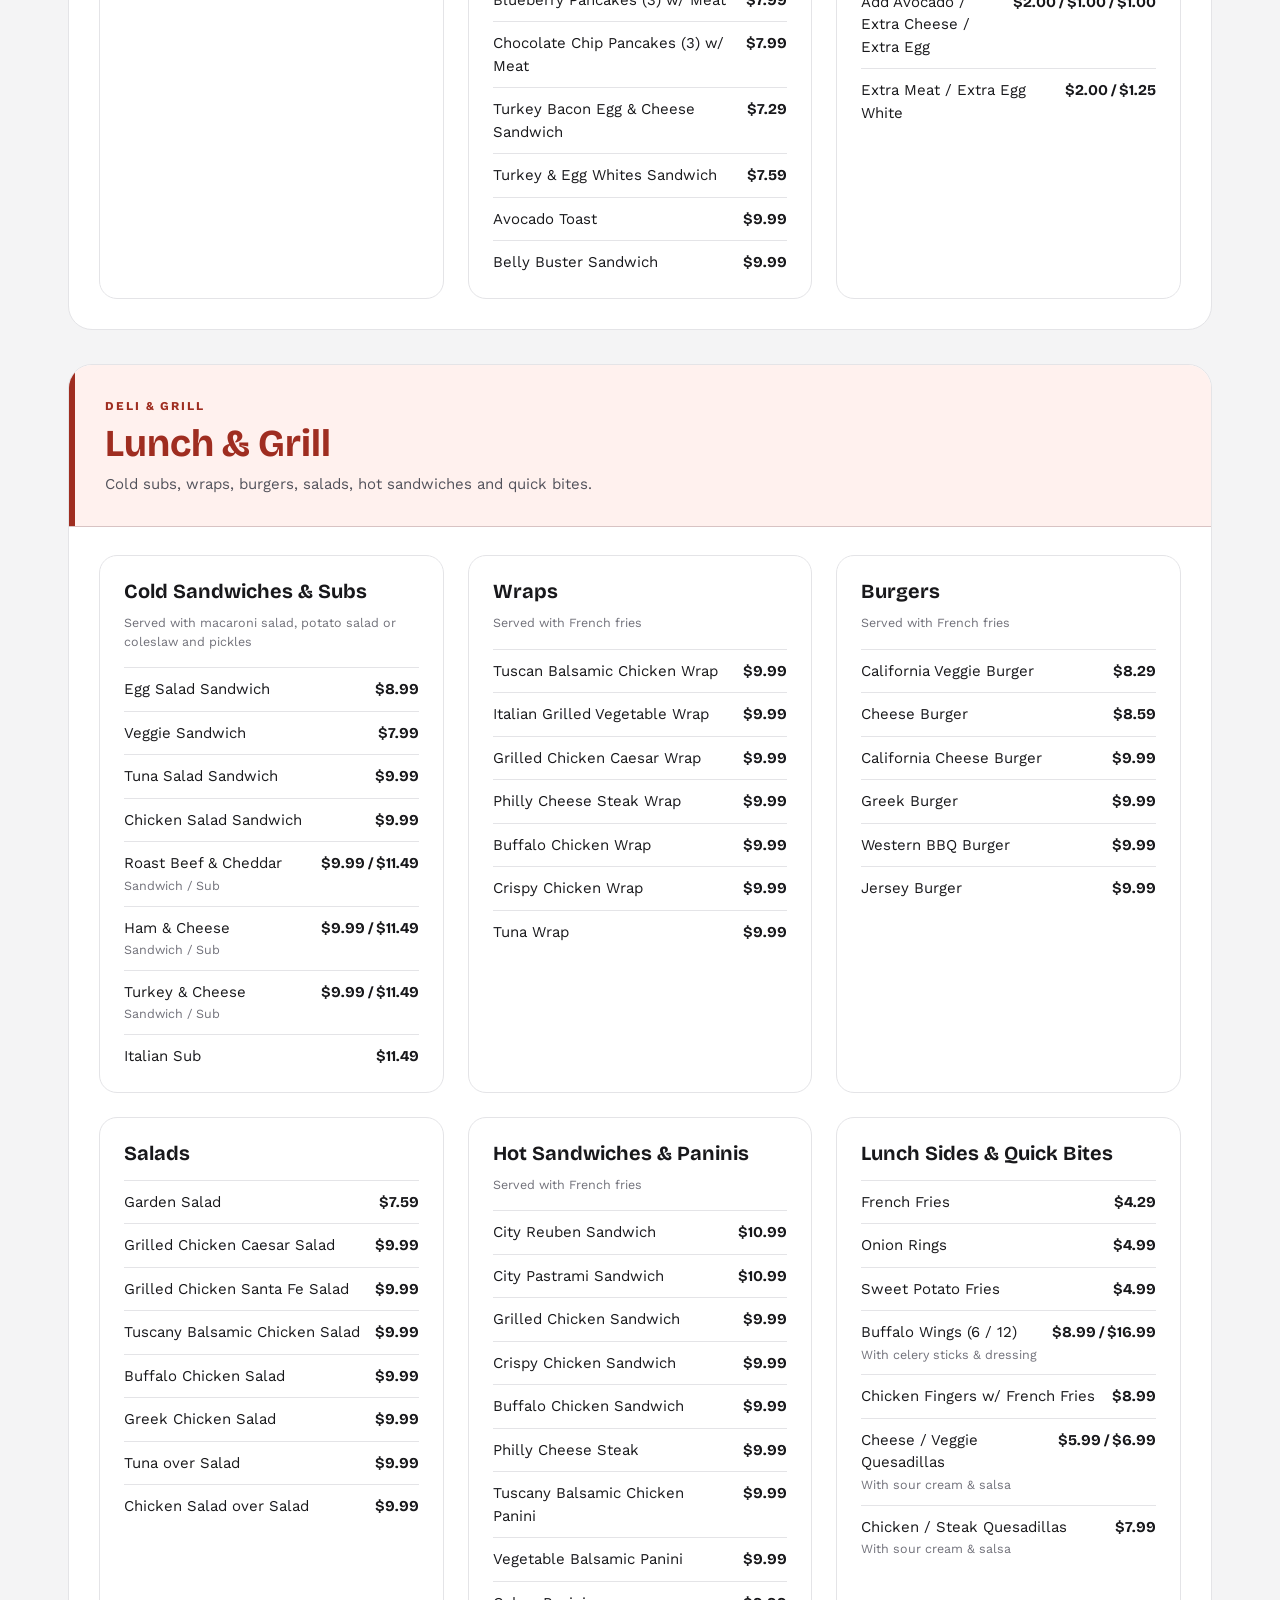
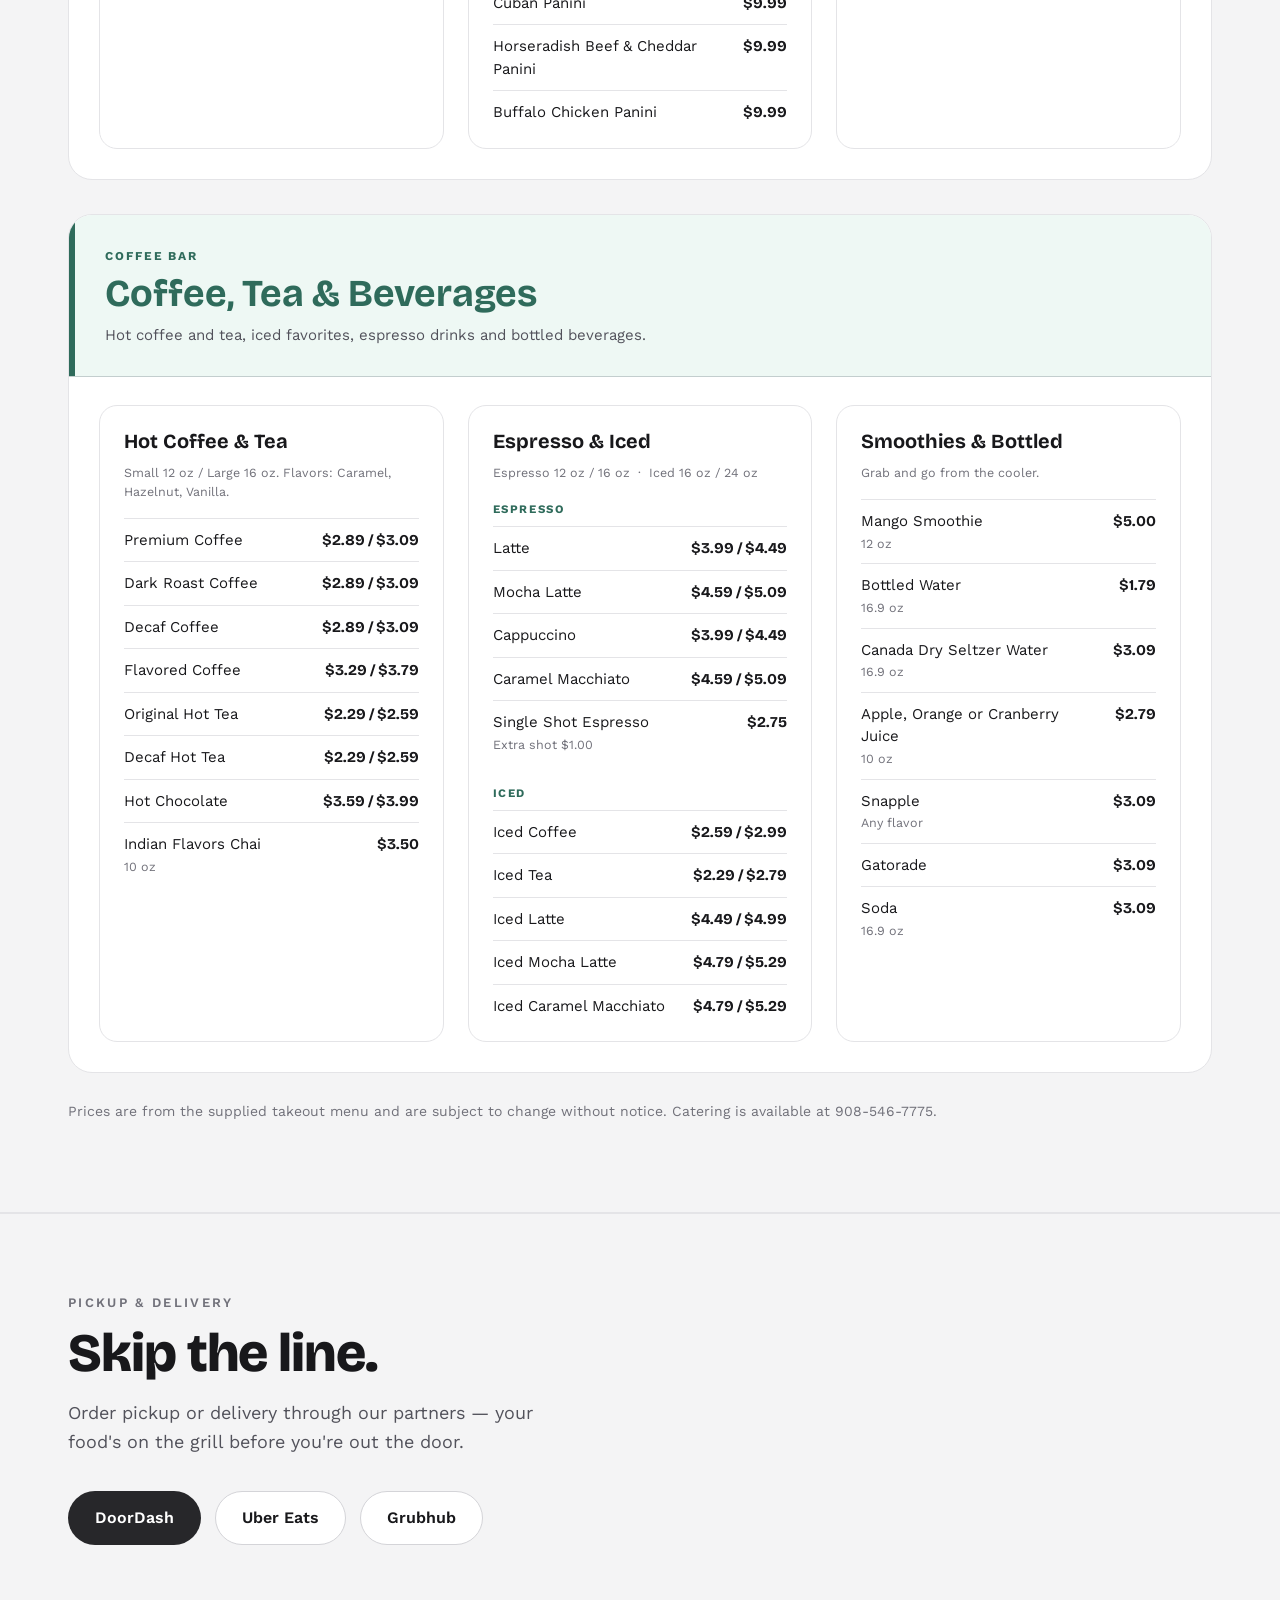
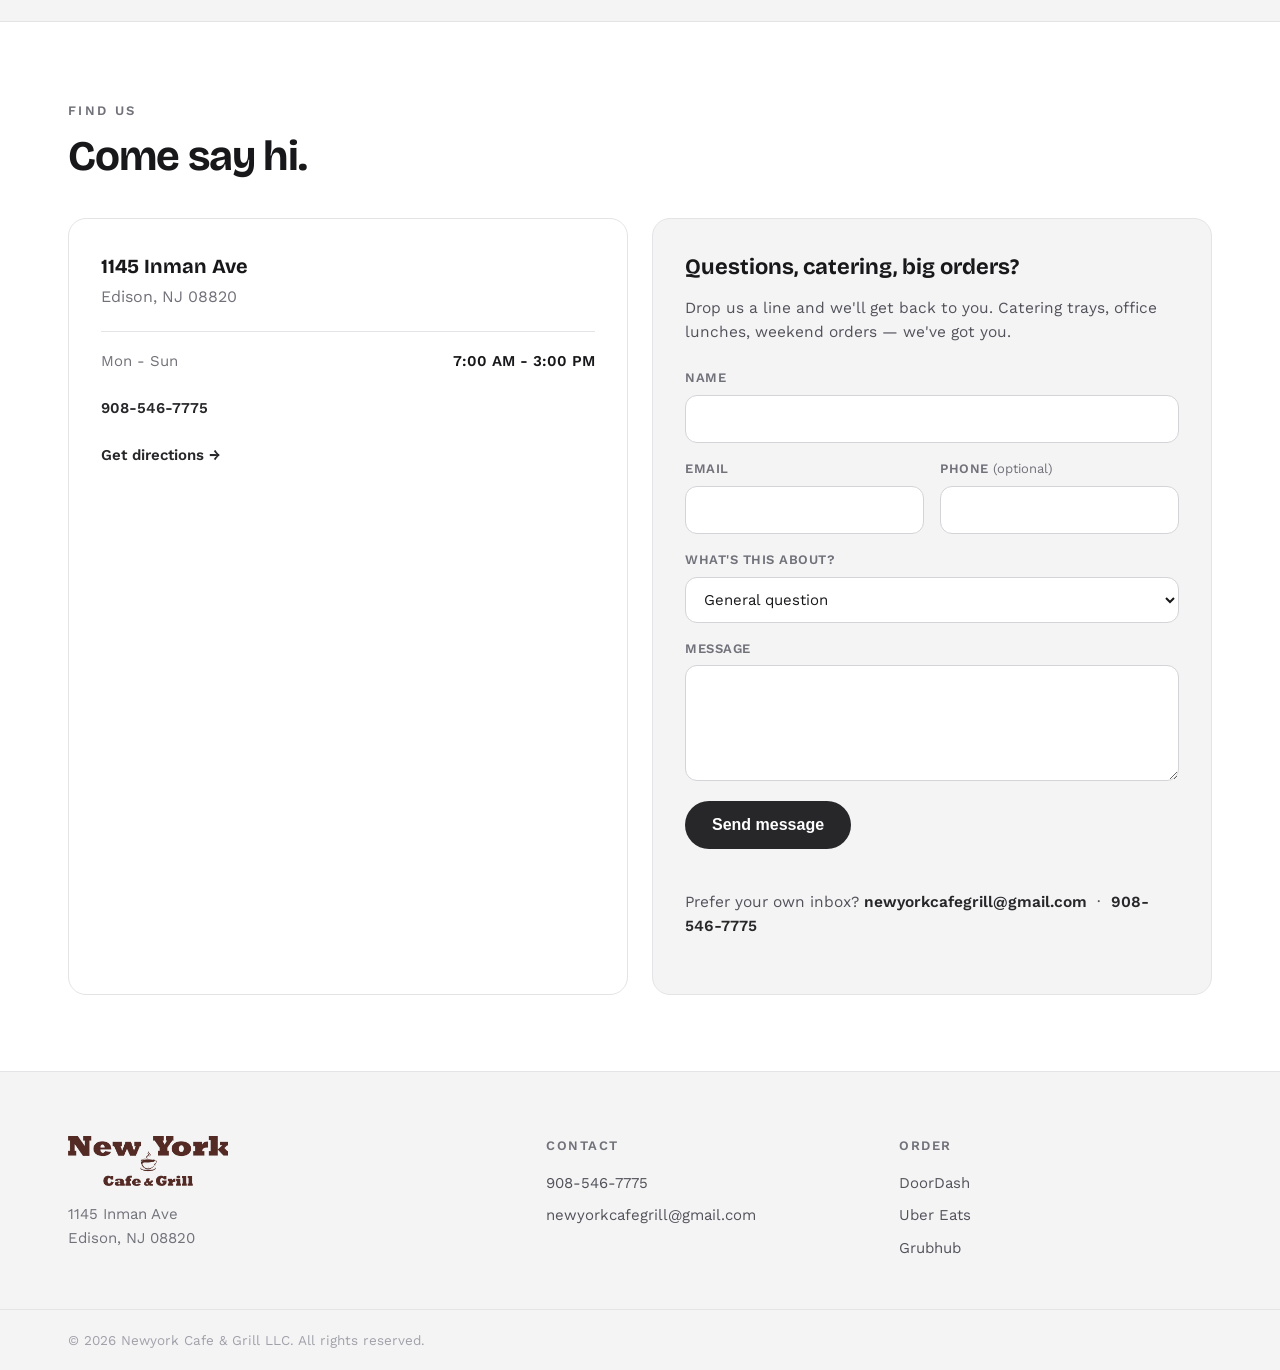
==== commit ac2fa4b6: "Point delivery links at real listings, rebalance drinks menu Ordering links in the Skip the line sec" ====
--- a/newyork-cafe-grill/index.html
+++ b/newyork-cafe-grill/index.html
@@ -289,7 +289,7 @@
           </div>
           <div class="menu-grid">
             <article class="menu-card reveal">
-              <h4>Premium Coffee &amp; Tea</h4>
+              <h4>Hot Coffee &amp; Tea</h4>
               <p class="menu-flavors">Small 12 oz / Large 16 oz. Flavors: Caramel, Hazelnut, Vanilla.</p>
               <ul>
                 <li><span>Premium Coffee</span><b>$2.89 / $3.09</b></li>
@@ -299,11 +299,21 @@
                 <li><span>Original Hot Tea</span><b>$2.29 / $2.59</b></li>
                 <li><span>Decaf Hot Tea</span><b>$2.29 / $2.59</b></li>
                 <li><span>Hot Chocolate</span><b>$3.59 / $3.99</b></li>
-              </ul>
-            </article>
-            <article class="menu-card reveal">
-              <h4>Iced Beverages</h4>
-              <p class="menu-flavors">Small 16 oz / Large 24 oz</p>
+                <li><span>Indian Flavors Chai <small>10 oz</small></span><b>$3.50</b></li>
+              </ul>
+            </article>
+            <article class="menu-card reveal">
+              <h4>Espresso &amp; Iced</h4>
+              <p class="menu-flavors">Espresso 12 oz / 16 oz &nbsp;·&nbsp; Iced 16 oz / 24 oz</p>
+              <p class="menu-subhead">Espresso</p>
+              <ul>
+                <li><span>Latte</span><b>$3.99 / $4.49</b></li>
+                <li><span>Mocha Latte</span><b>$4.59 / $5.09</b></li>
+                <li><span>Cappuccino</span><b>$3.99 / $4.49</b></li>
+                <li><span>Caramel Macchiato</span><b>$4.59 / $5.09</b></li>
+                <li><span>Single Shot Espresso <small>Extra shot $1.00</small></span><b>$2.75</b></li>
+              </ul>
+              <p class="menu-subhead">Iced</p>
               <ul>
                 <li><span>Iced Coffee</span><b>$2.59 / $2.99</b></li>
                 <li><span>Iced Tea</span><b>$2.29 / $2.79</b></li>
@@ -313,27 +323,16 @@
               </ul>
             </article>
             <article class="menu-card reveal">
-              <h4>Espresso Beverages</h4>
-              <p class="menu-flavors">Small 12 oz / Large 16 oz</p>
-              <ul>
-                <li><span>Latte</span><b>$3.99 / $4.49</b></li>
-                <li><span>Mocha Latte</span><b>$4.59 / $5.09</b></li>
-                <li><span>Cappuccino</span><b>$3.99 / $4.49</b></li>
-                <li><span>Caramel Macchiato</span><b>$4.59 / $5.09</b></li>
-                <li><span>Single Shot Espresso <small>Extra shot $1.00</small></span><b>$2.75</b></li>
-              </ul>
-            </article>
-            <article class="menu-card menu-card-centered reveal">
-              <h4>Beverages</h4>
-              <ul>
-                <li><span>Indian Flavors Chai (10 oz)</span><b>$3.50</b></li>
-                <li><span>Mango Smoothie (12 oz)</span><b>$5.00</b></li>
-                <li><span>Bottled Water (16.9 oz)</span><b>$1.79</b></li>
-                <li><span>Canada Dry Seltzer Water (16.9 oz)</span><b>$3.09</b></li>
-                <li><span>Apple, Orange or Cranberry Juice (10 oz)</span><b>$2.79</b></li>
-                <li><span>Snapple (Any Flavor)</span><b>$3.09</b></li>
+              <h4>Smoothies &amp; Bottled</h4>
+              <p class="menu-flavors">Grab and go from the cooler.</p>
+              <ul>
+                <li><span>Mango Smoothie <small>12 oz</small></span><b>$5.00</b></li>
+                <li><span>Bottled Water <small>16.9 oz</small></span><b>$1.79</b></li>
+                <li><span>Canada Dry Seltzer Water <small>16.9 oz</small></span><b>$3.09</b></li>
+                <li><span>Apple, Orange or Cranberry Juice <small>10 oz</small></span><b>$2.79</b></li>
+                <li><span>Snapple <small>Any flavor</small></span><b>$3.09</b></li>
                 <li><span>Gatorade</span><b>$3.09</b></li>
-                <li><span>Soda (16.9 oz)</span><b>$3.09</b></li>
+                <li><span>Soda <small>16.9 oz</small></span><b>$3.09</b></li>
               </ul>
             </article>
           </div>
@@ -351,9 +350,9 @@
           <p class="lead">Order pickup or delivery through our partners — your food's on the grill before you're out the door.</p>
         </div>
         <div class="order-buttons">
-          <a class="btn btn-solid" href="https://order.online" target="_blank" rel="noopener">Order.online</a>
-          <a class="btn btn-outline" href="https://order.store" target="_blank" rel="noopener">Order.store</a>
-          <a class="btn btn-outline" href="https://tryotter.com" target="_blank" rel="noopener">Otter</a>
+          <a class="btn btn-solid" href="https://order.online/business/bagel-city-cafe--grill-135483" target="_blank" rel="noopener">DoorDash</a>
+          <a class="btn btn-outline" href="https://www.order.store/store/bagel-city/GW1ls8NbTuK739tNaLpOrw" target="_blank" rel="noopener">Uber Eats</a>
+          <a class="btn btn-outline" href="https://bagelcity.dine.online/locations/777449?fulfillment=pickup" target="_blank" rel="noopener">Grubhub</a>
         </div>
       </div>
     </section>
@@ -434,9 +433,9 @@
       </div>
       <div class="footer-col">
         <h4>Order</h4>
-        <a href="https://order.online" target="_blank" rel="noopener">Order.online</a>
-        <a href="https://order.store" target="_blank" rel="noopener">Order.store</a>
-        <a href="https://tryotter.com" target="_blank" rel="noopener">Otter</a>
+        <a href="https://order.online/business/bagel-city-cafe--grill-135483" target="_blank" rel="noopener">DoorDash</a>
+        <a href="https://www.order.store/store/bagel-city/GW1ls8NbTuK739tNaLpOrw" target="_blank" rel="noopener">Uber Eats</a>
+        <a href="https://bagelcity.dine.online/locations/777449?fulfillment=pickup" target="_blank" rel="noopener">Grubhub</a>
       </div>
     </div>
     <div class="footer-bottom">
--- a/newyork-cafe-grill/styles.css
+++ b/newyork-cafe-grill/styles.css
@@ -321,11 +321,6 @@
   overflow: hidden;
   padding: 0 0 14px;
 }
-.menu-card-centered {
-  grid-column: 1 / -1;
-  width: min(100%, 360px);
-  justify-self: center;
-}
 .menu-card-media { height: 150px; background: var(--band); border-bottom: 1px solid var(--line); }
 .menu-card-media img { width: 100%; height: 100%; object-fit: cover; }
 .menu-card h4 { color: var(--ink); font-family: var(--serif); font-weight: 700; font-size: 20px; margin: 20px 24px 12px; }
@@ -335,6 +330,15 @@
   line-height: 1.5;
   margin: -4px 24px 16px;
 }
+.menu-subhead {
+  color: var(--group-accent);
+  font-size: 11.5px;
+  font-weight: 700;
+  letter-spacing: .14em;
+  text-transform: uppercase;
+  margin: 18px 24px 8px;
+}
+.menu-card ul + .menu-subhead { margin-top: 20px; }
 .menu-card ul { list-style: none; margin: 0; padding: 0 24px; }
 .menu-card li {
   display: flex;
@@ -473,6 +477,7 @@
   .menu-card h4 { margin-left: 18px; margin-right: 18px; }
   .menu-card ul { padding-left: 18px; padding-right: 18px; }
   .menu-flavors { margin-left: 18px; margin-right: 18px; }
+  .menu-subhead { margin-left: 18px; margin-right: 18px; }
   .menu-card li { align-items: flex-start; font-size: 14px; }
   .menu-card li b { text-align: right; }
 }
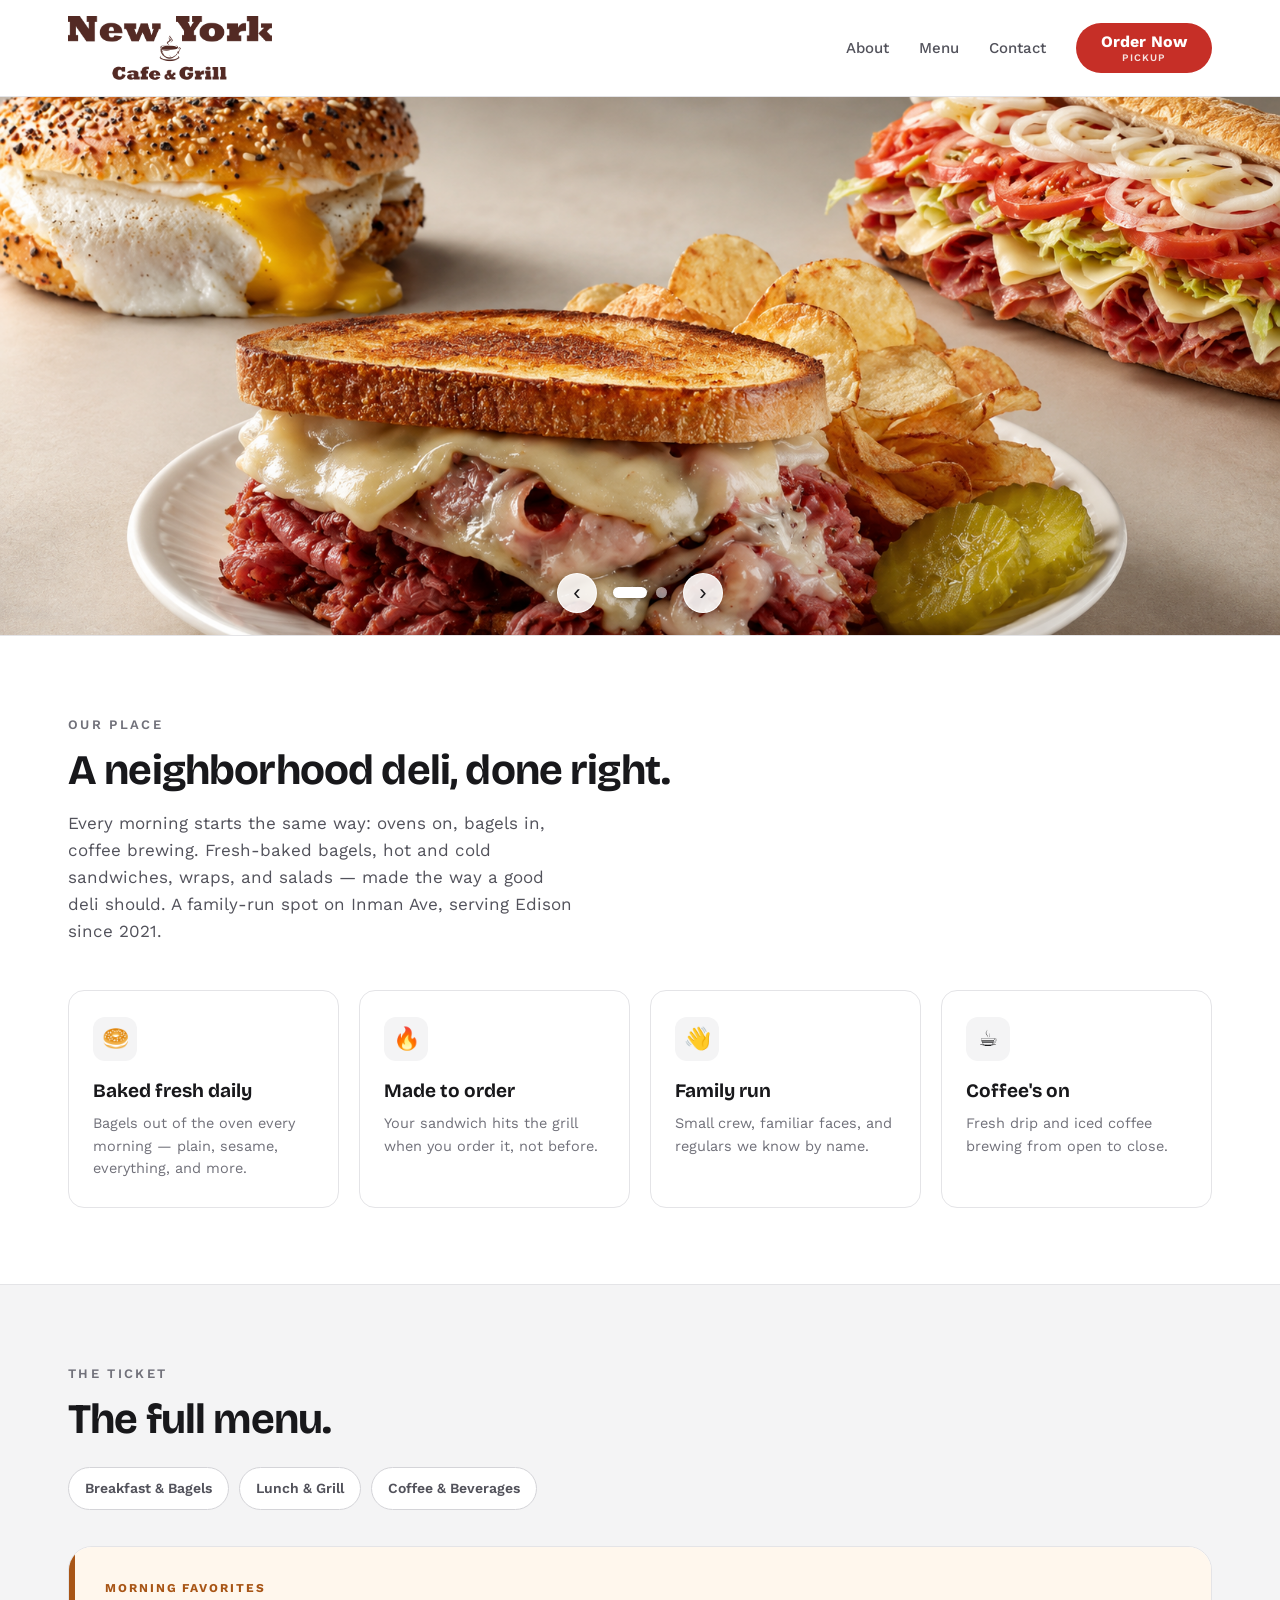
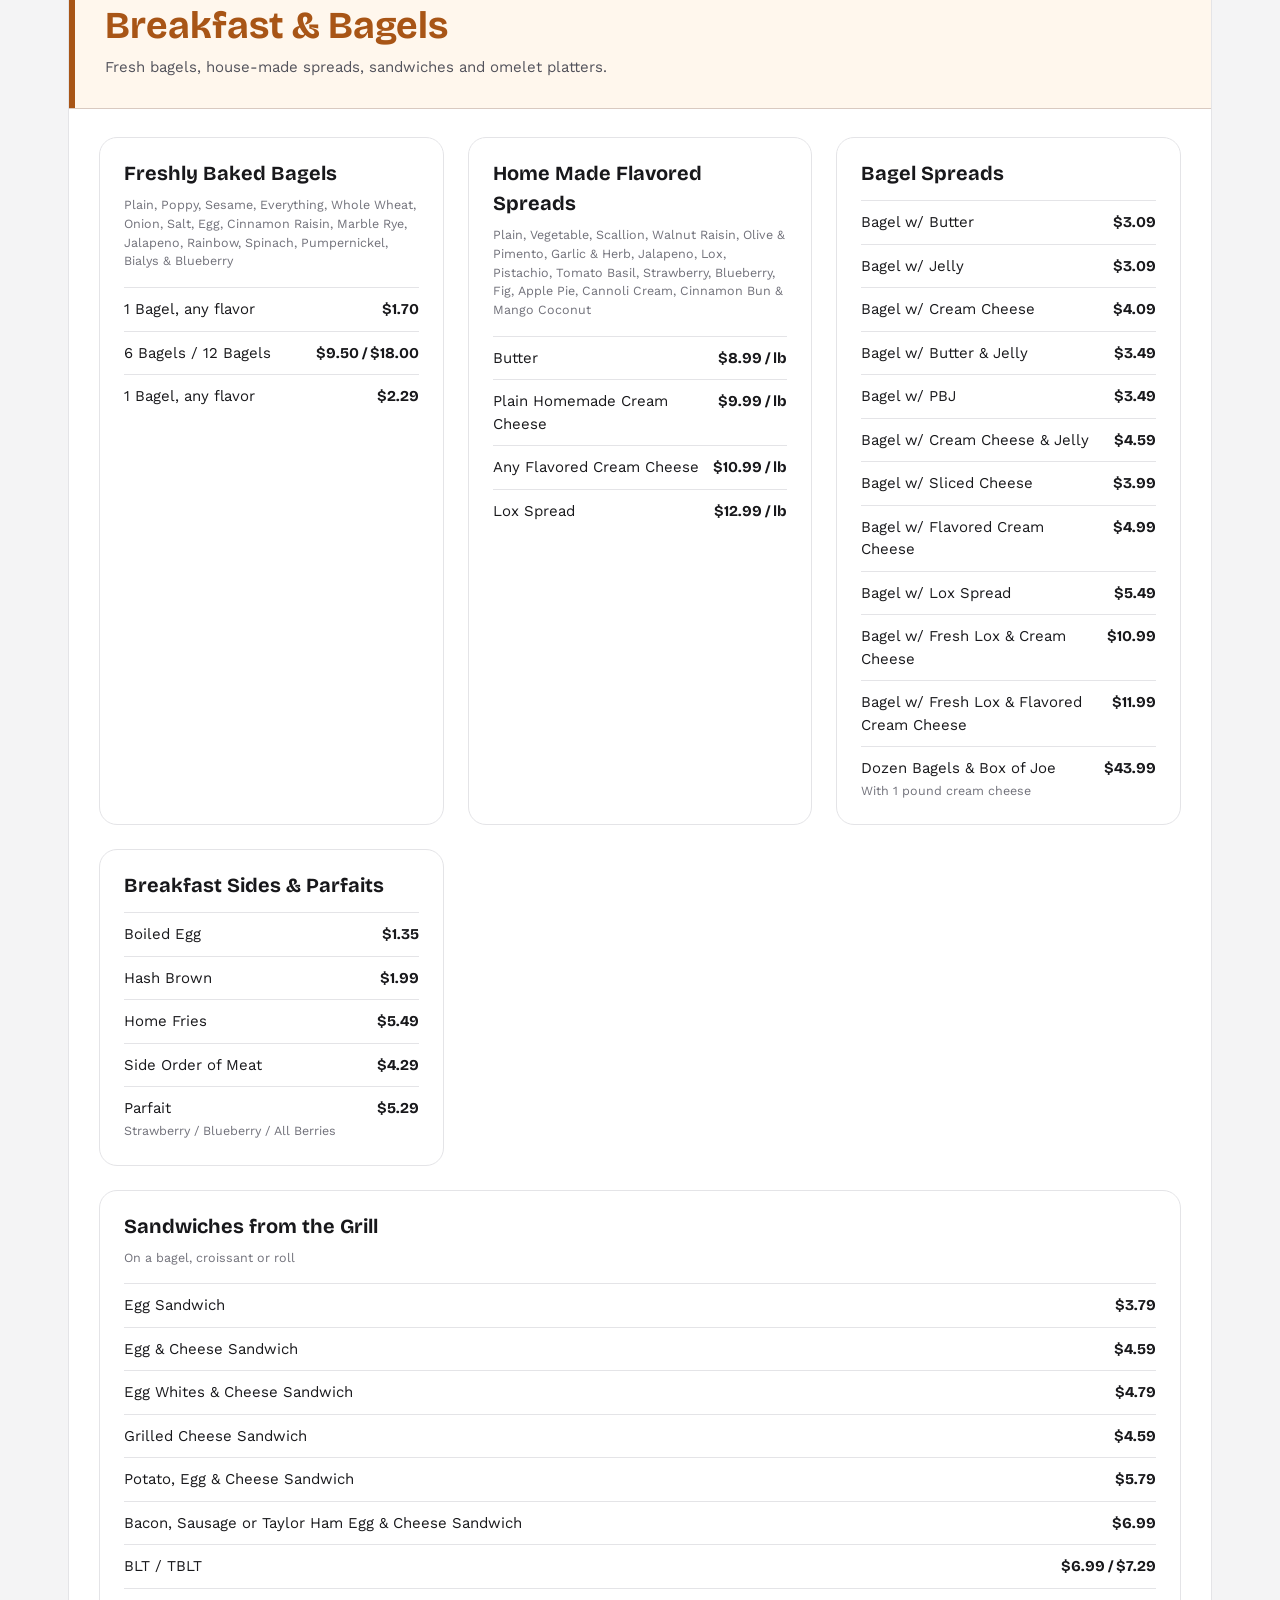
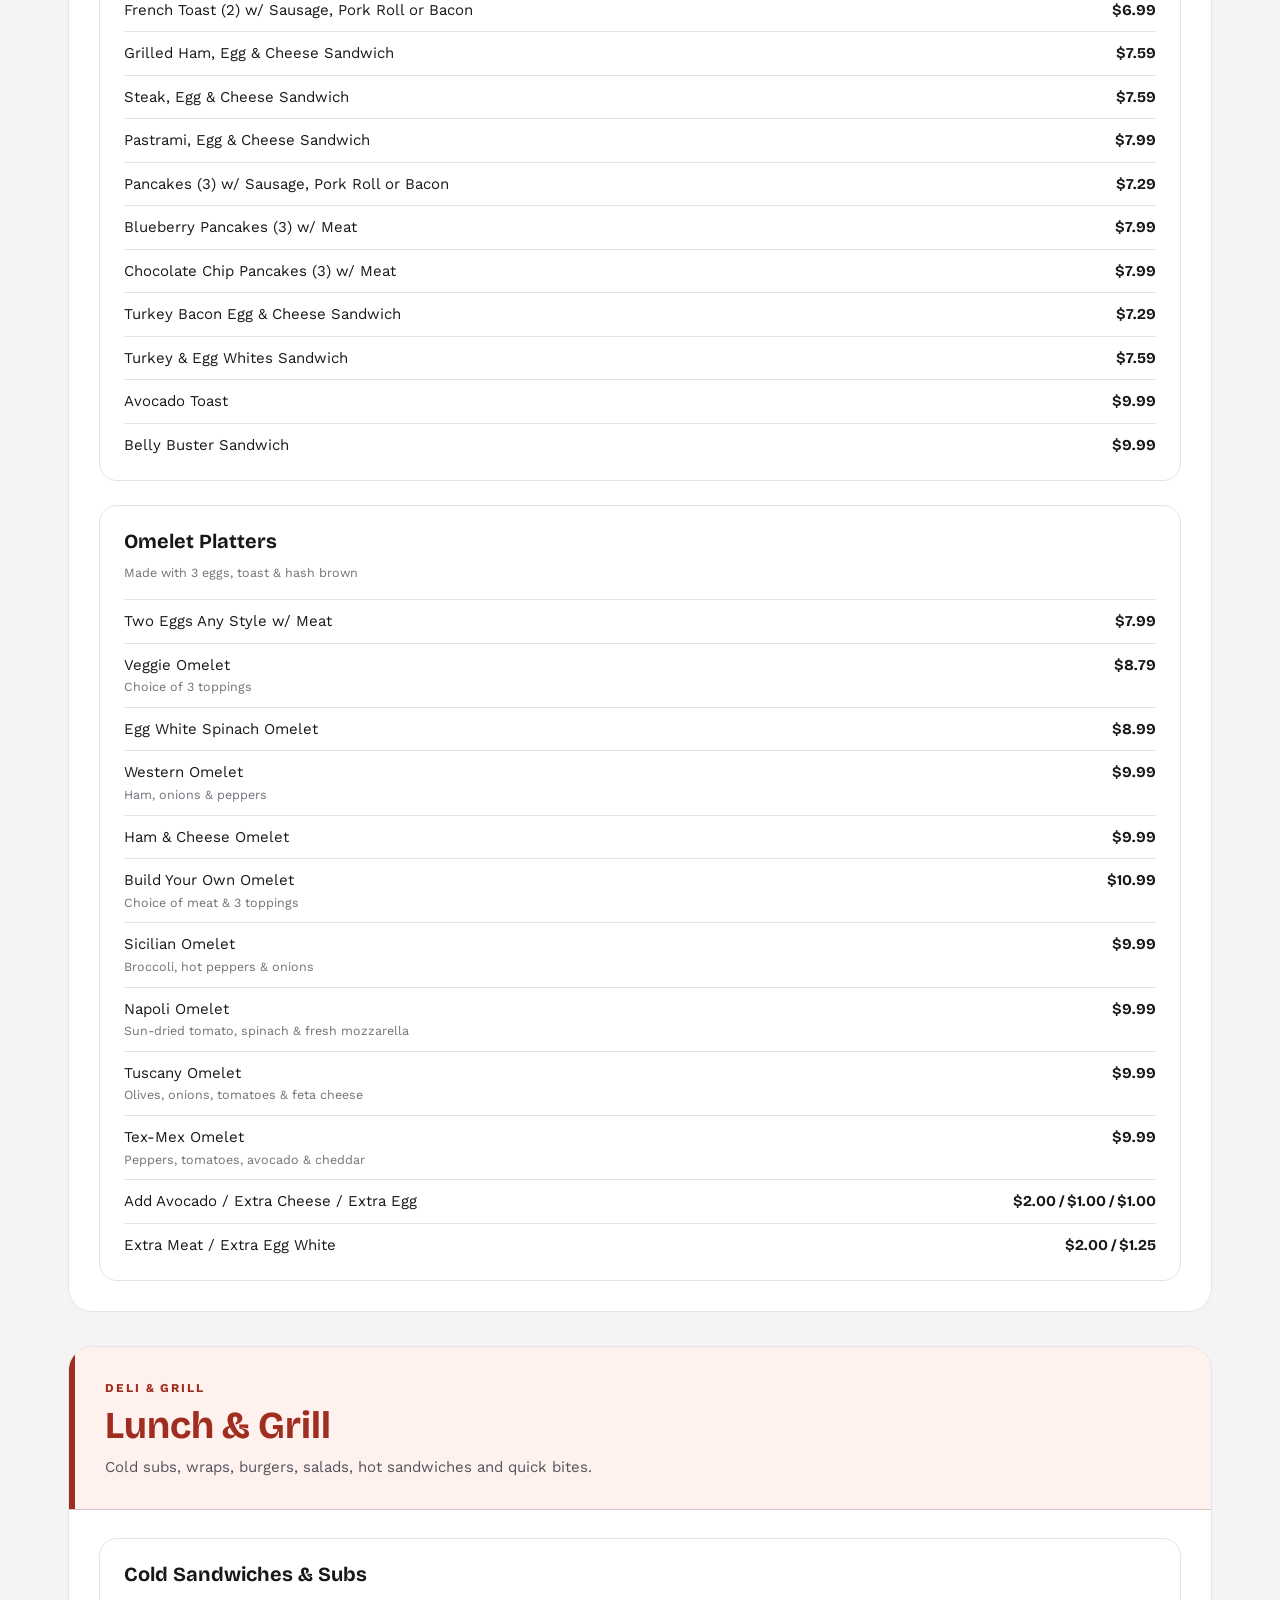
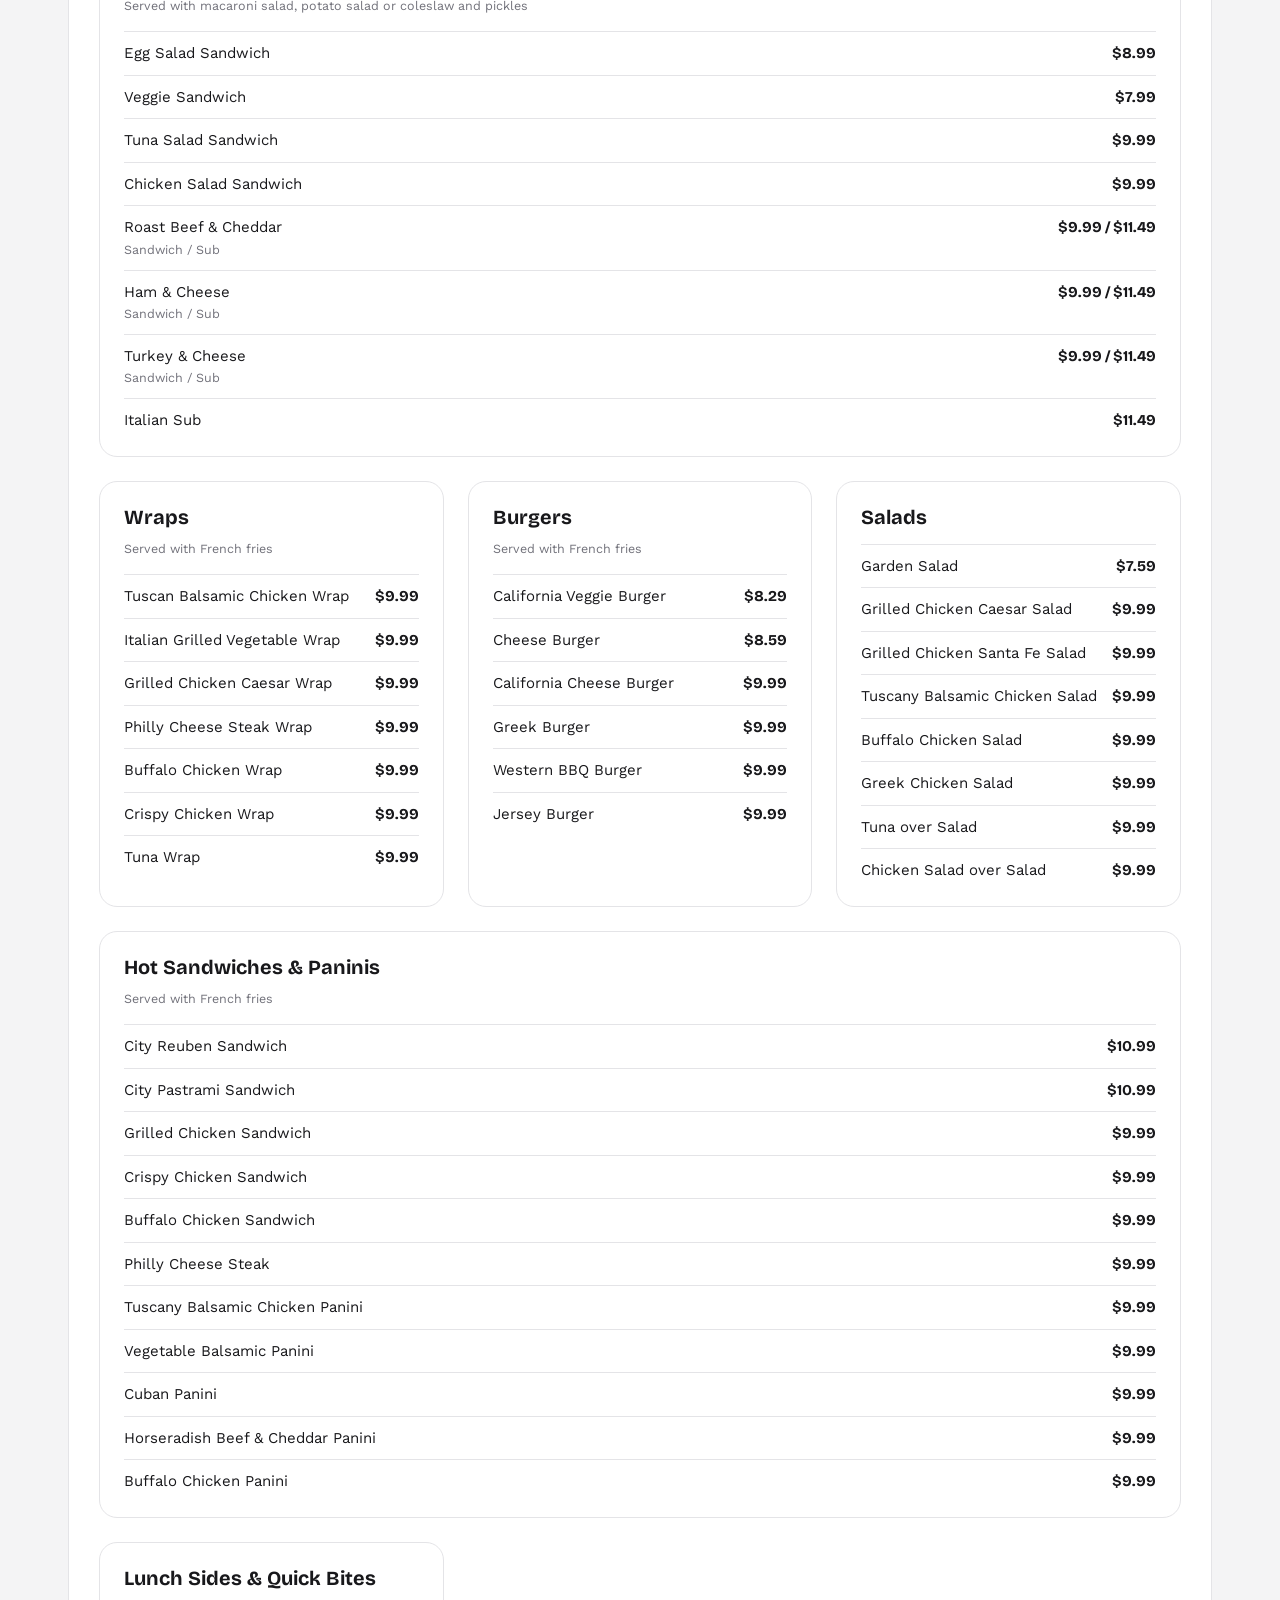
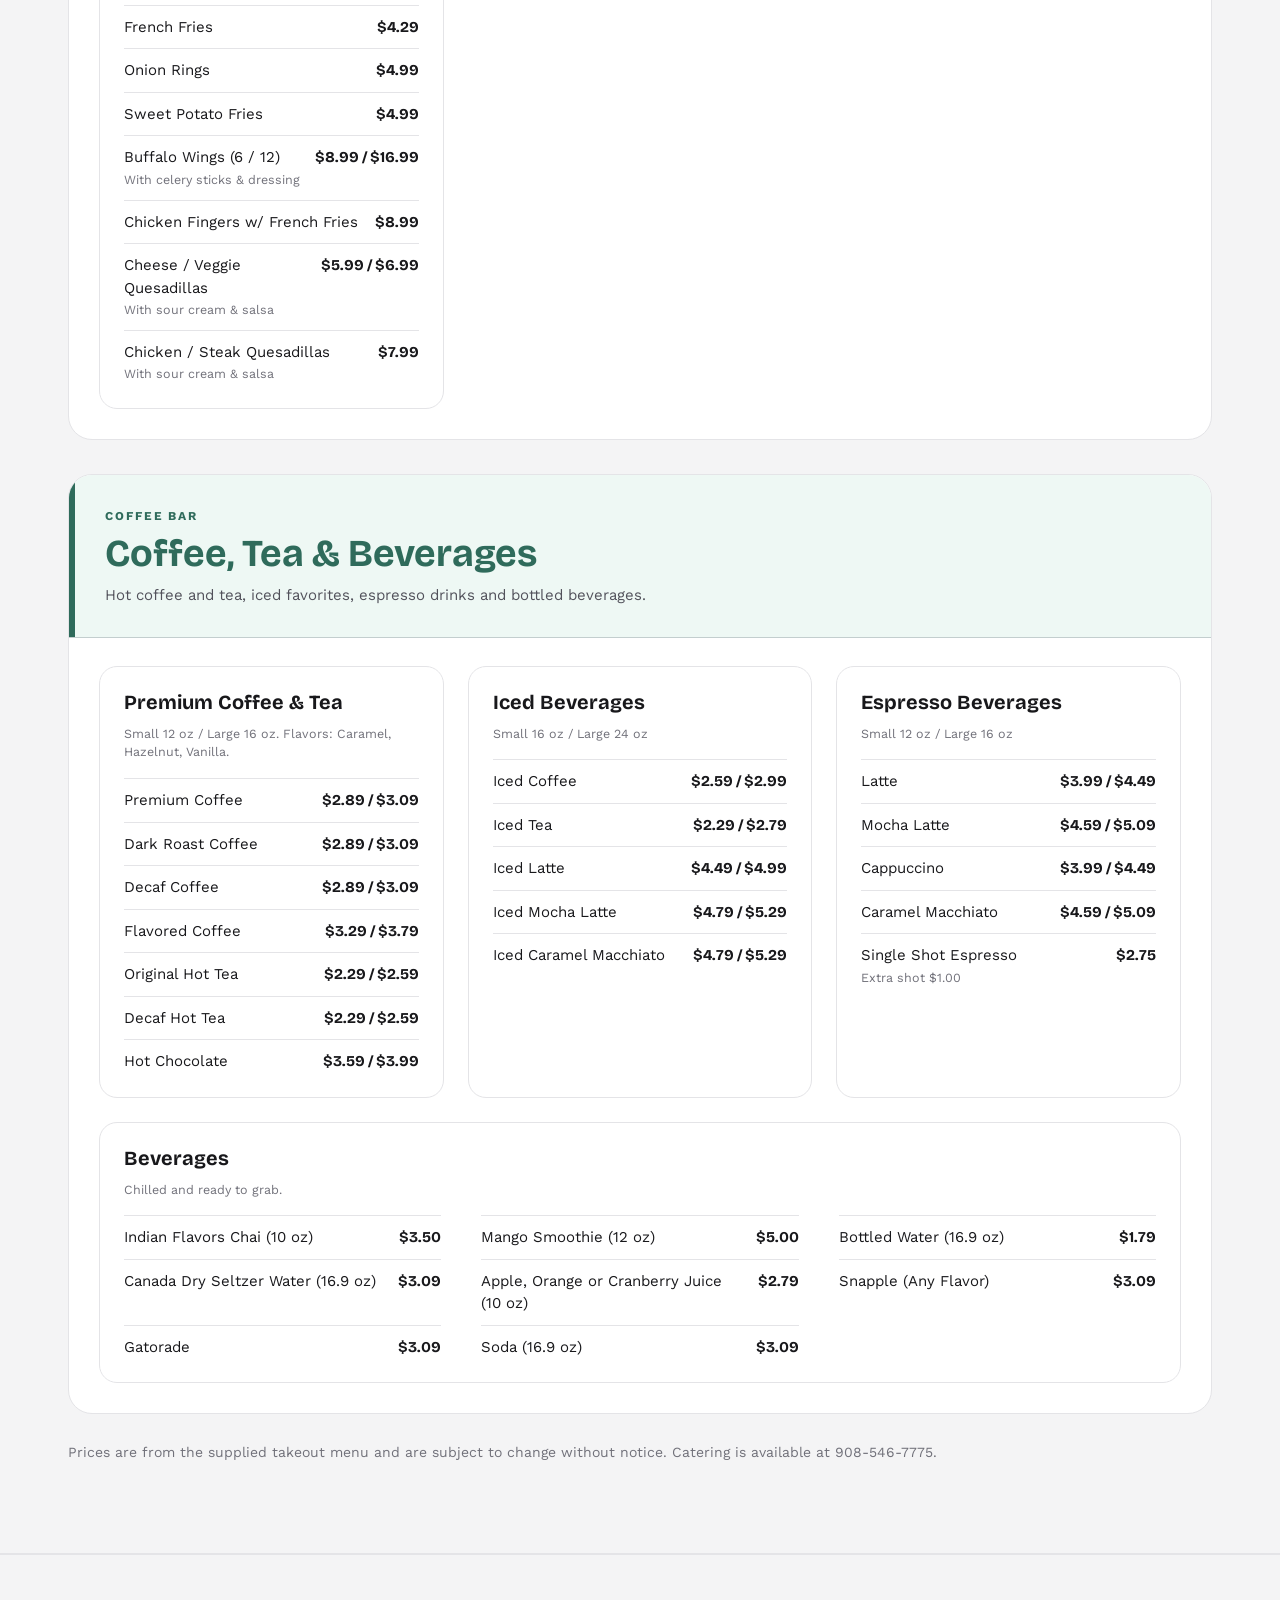
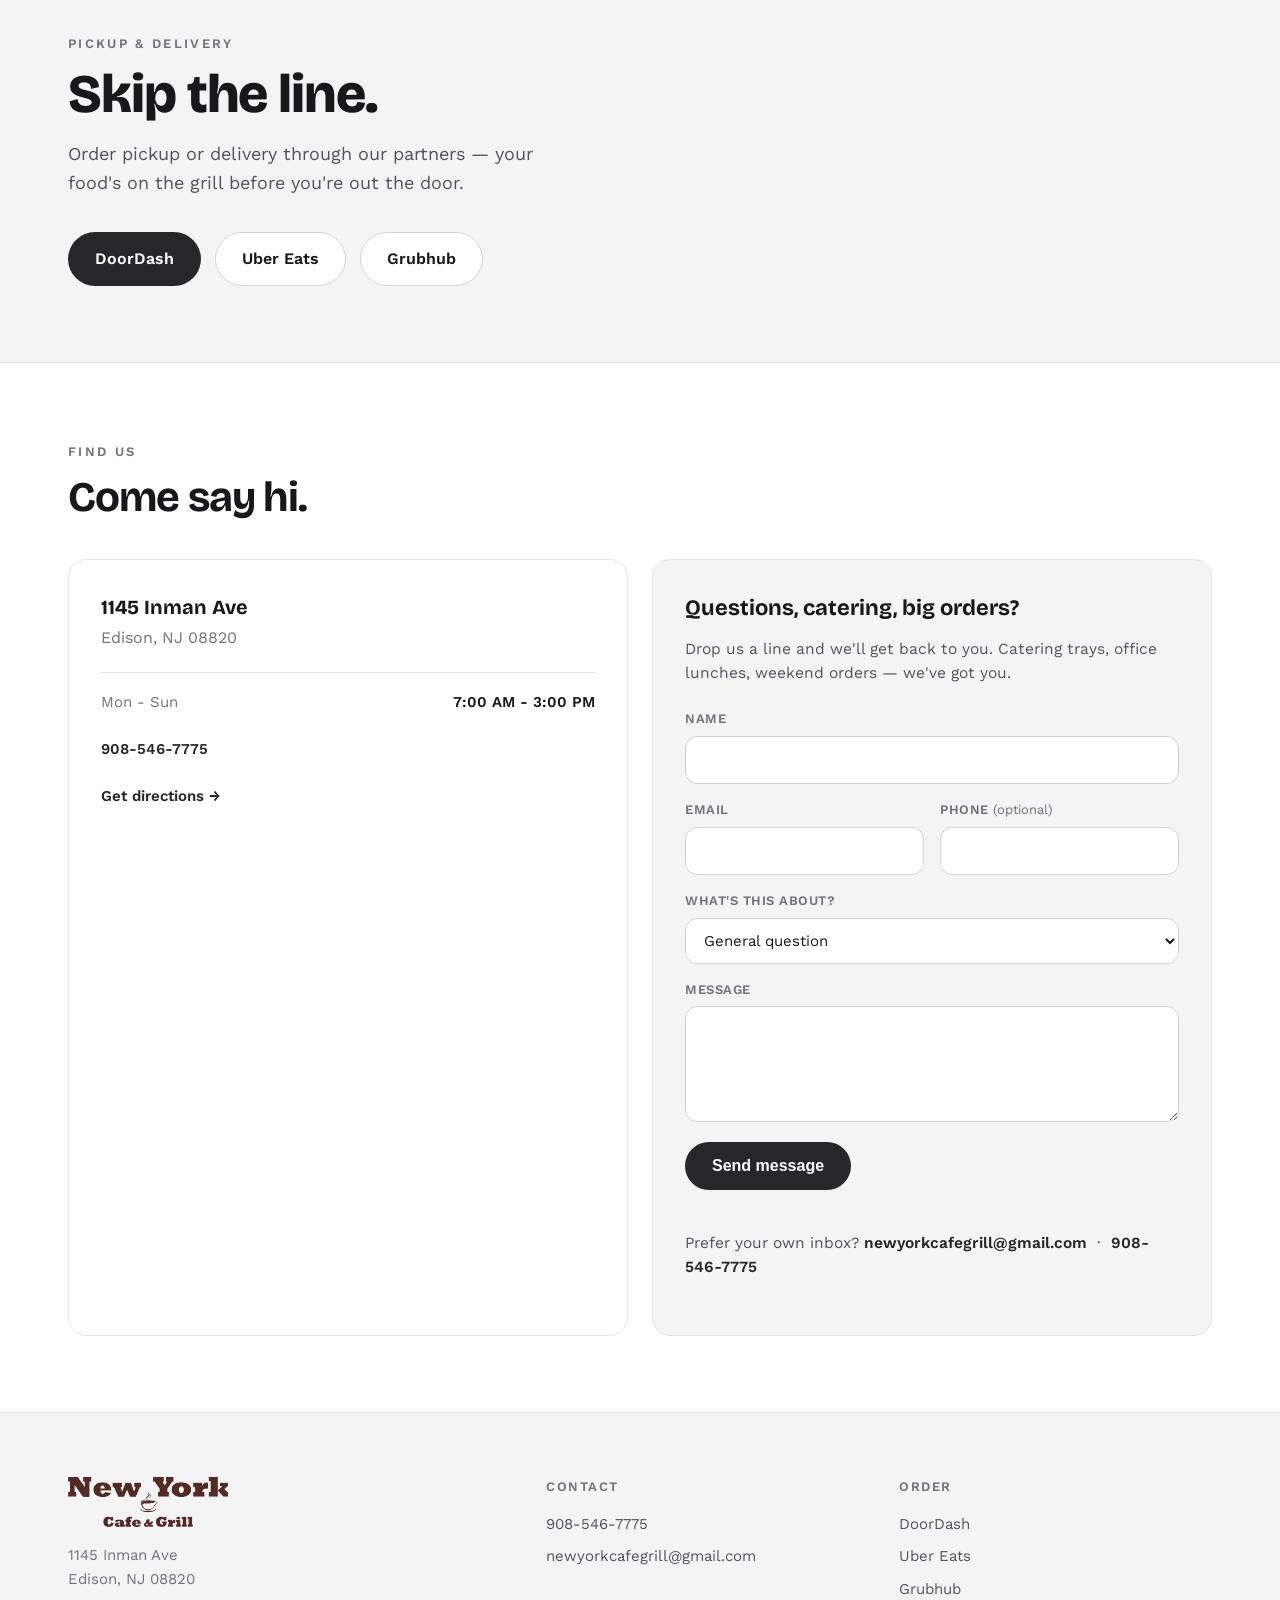
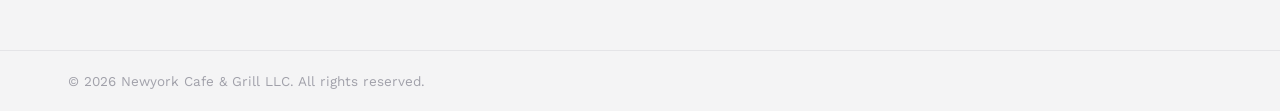
==== commit bd16edb4: "Restore Beverages as its own full-width menu row The previous commit dissolved the Beverages group, " ====
--- a/newyork-cafe-grill/index.html
+++ b/newyork-cafe-grill/index.html
@@ -289,7 +289,7 @@
           </div>
           <div class="menu-grid">
             <article class="menu-card reveal">
-              <h4>Hot Coffee &amp; Tea</h4>
+              <h4>Premium Coffee &amp; Tea</h4>
               <p class="menu-flavors">Small 12 oz / Large 16 oz. Flavors: Caramel, Hazelnut, Vanilla.</p>
               <ul>
                 <li><span>Premium Coffee</span><b>$2.89 / $3.09</b></li>
@@ -299,13 +299,22 @@
                 <li><span>Original Hot Tea</span><b>$2.29 / $2.59</b></li>
                 <li><span>Decaf Hot Tea</span><b>$2.29 / $2.59</b></li>
                 <li><span>Hot Chocolate</span><b>$3.59 / $3.99</b></li>
-                <li><span>Indian Flavors Chai <small>10 oz</small></span><b>$3.50</b></li>
-              </ul>
-            </article>
-            <article class="menu-card reveal">
-              <h4>Espresso &amp; Iced</h4>
-              <p class="menu-flavors">Espresso 12 oz / 16 oz &nbsp;·&nbsp; Iced 16 oz / 24 oz</p>
-              <p class="menu-subhead">Espresso</p>
+              </ul>
+            </article>
+            <article class="menu-card reveal">
+              <h4>Iced Beverages</h4>
+              <p class="menu-flavors">Small 16 oz / Large 24 oz</p>
+              <ul>
+                <li><span>Iced Coffee</span><b>$2.59 / $2.99</b></li>
+                <li><span>Iced Tea</span><b>$2.29 / $2.79</b></li>
+                <li><span>Iced Latte</span><b>$4.49 / $4.99</b></li>
+                <li><span>Iced Mocha Latte</span><b>$4.79 / $5.29</b></li>
+                <li><span>Iced Caramel Macchiato</span><b>$4.79 / $5.29</b></li>
+              </ul>
+            </article>
+            <article class="menu-card reveal">
+              <h4>Espresso Beverages</h4>
+              <p class="menu-flavors">Small 12 oz / Large 16 oz</p>
               <ul>
                 <li><span>Latte</span><b>$3.99 / $4.49</b></li>
                 <li><span>Mocha Latte</span><b>$4.59 / $5.09</b></li>
@@ -313,26 +322,19 @@
                 <li><span>Caramel Macchiato</span><b>$4.59 / $5.09</b></li>
                 <li><span>Single Shot Espresso <small>Extra shot $1.00</small></span><b>$2.75</b></li>
               </ul>
-              <p class="menu-subhead">Iced</p>
-              <ul>
-                <li><span>Iced Coffee</span><b>$2.59 / $2.99</b></li>
-                <li><span>Iced Tea</span><b>$2.29 / $2.79</b></li>
-                <li><span>Iced Latte</span><b>$4.49 / $4.99</b></li>
-                <li><span>Iced Mocha Latte</span><b>$4.79 / $5.29</b></li>
-                <li><span>Iced Caramel Macchiato</span><b>$4.79 / $5.29</b></li>
-              </ul>
-            </article>
-            <article class="menu-card reveal">
-              <h4>Smoothies &amp; Bottled</h4>
-              <p class="menu-flavors">Grab and go from the cooler.</p>
-              <ul>
-                <li><span>Mango Smoothie <small>12 oz</small></span><b>$5.00</b></li>
-                <li><span>Bottled Water <small>16.9 oz</small></span><b>$1.79</b></li>
-                <li><span>Canada Dry Seltzer Water <small>16.9 oz</small></span><b>$3.09</b></li>
-                <li><span>Apple, Orange or Cranberry Juice <small>10 oz</small></span><b>$2.79</b></li>
-                <li><span>Snapple <small>Any flavor</small></span><b>$3.09</b></li>
+            </article>
+            <article class="menu-card menu-card-wide reveal">
+              <h4>Beverages</h4>
+              <p class="menu-flavors">Chilled and ready to grab.</p>
+              <ul class="menu-list-cols">
+                <li><span>Indian Flavors Chai (10 oz)</span><b>$3.50</b></li>
+                <li><span>Mango Smoothie (12 oz)</span><b>$5.00</b></li>
+                <li><span>Bottled Water (16.9 oz)</span><b>$1.79</b></li>
+                <li><span>Canada Dry Seltzer Water (16.9 oz)</span><b>$3.09</b></li>
+                <li><span>Apple, Orange or Cranberry Juice (10 oz)</span><b>$2.79</b></li>
+                <li><span>Snapple (Any Flavor)</span><b>$3.09</b></li>
                 <li><span>Gatorade</span><b>$3.09</b></li>
-                <li><span>Soda <small>16.9 oz</small></span><b>$3.09</b></li>
+                <li><span>Soda (16.9 oz)</span><b>$3.09</b></li>
               </ul>
             </article>
           </div>
--- a/newyork-cafe-grill/styles.css
+++ b/newyork-cafe-grill/styles.css
@@ -330,16 +330,14 @@
   line-height: 1.5;
   margin: -4px 24px 16px;
 }
-.menu-subhead {
-  color: var(--group-accent);
-  font-size: 11.5px;
-  font-weight: 700;
-  letter-spacing: .14em;
-  text-transform: uppercase;
-  margin: 18px 24px 8px;
-}
-.menu-card ul + .menu-subhead { margin-top: 20px; }
 .menu-card ul { list-style: none; margin: 0; padding: 0 24px; }
+/* Full-width card: spans the whole grid row, items flow into three columns */
+.menu-card-wide { grid-column: 1 / -1; }
+.menu-list-cols {
+  display: grid;
+  grid-template-columns: repeat(3, 1fr);
+  column-gap: 40px;
+}
 .menu-card li {
   display: flex;
   align-items: baseline;
@@ -466,6 +464,7 @@
 
   .footer-grid { grid-template-columns: 1fr; gap: 32px; }
   .field-row { grid-template-columns: 1fr; }
+  .menu-list-cols { grid-template-columns: repeat(2, 1fr); column-gap: 28px; }
 }
 
 @media (max-width: 520px) {
@@ -477,7 +476,7 @@
   .menu-card h4 { margin-left: 18px; margin-right: 18px; }
   .menu-card ul { padding-left: 18px; padding-right: 18px; }
   .menu-flavors { margin-left: 18px; margin-right: 18px; }
-  .menu-subhead { margin-left: 18px; margin-right: 18px; }
+  .menu-list-cols { grid-template-columns: 1fr; column-gap: 0; }
   .menu-card li { align-items: flex-start; font-size: 14px; }
   .menu-card li b { text-align: right; }
 }
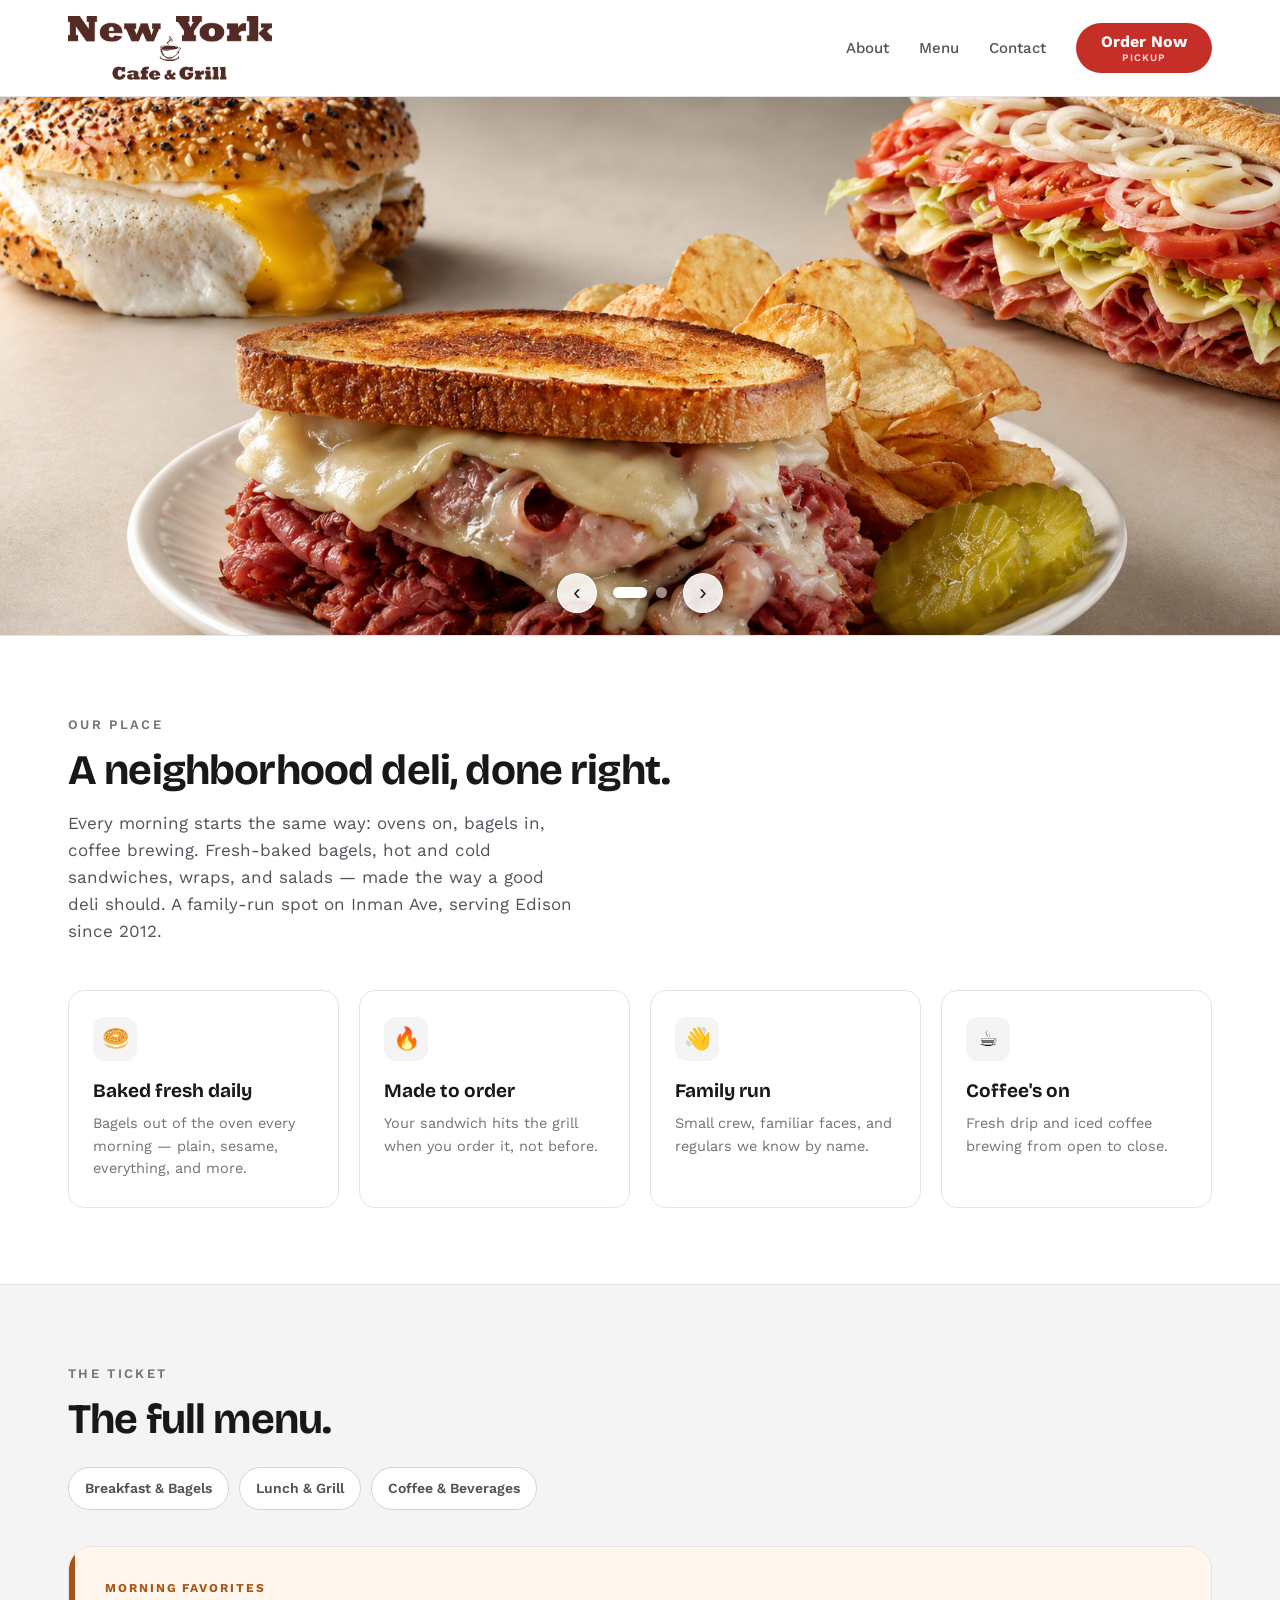
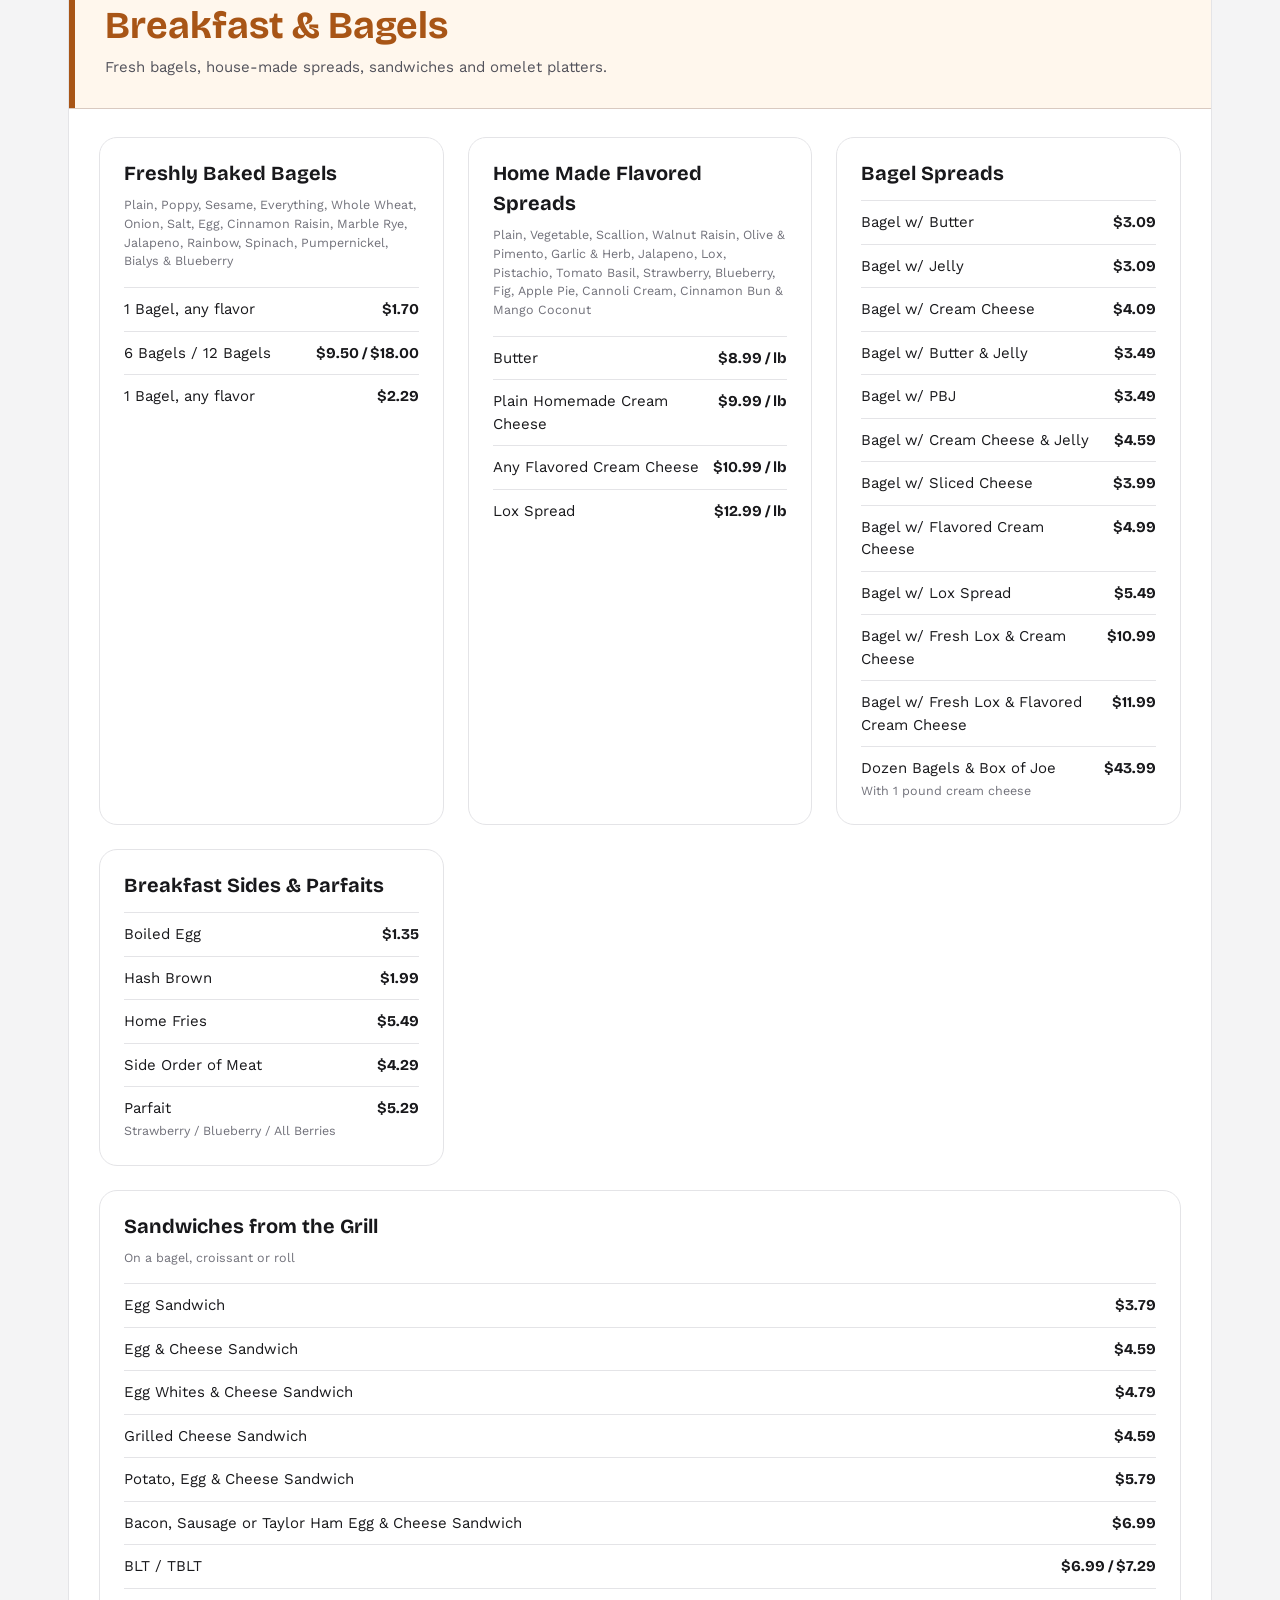
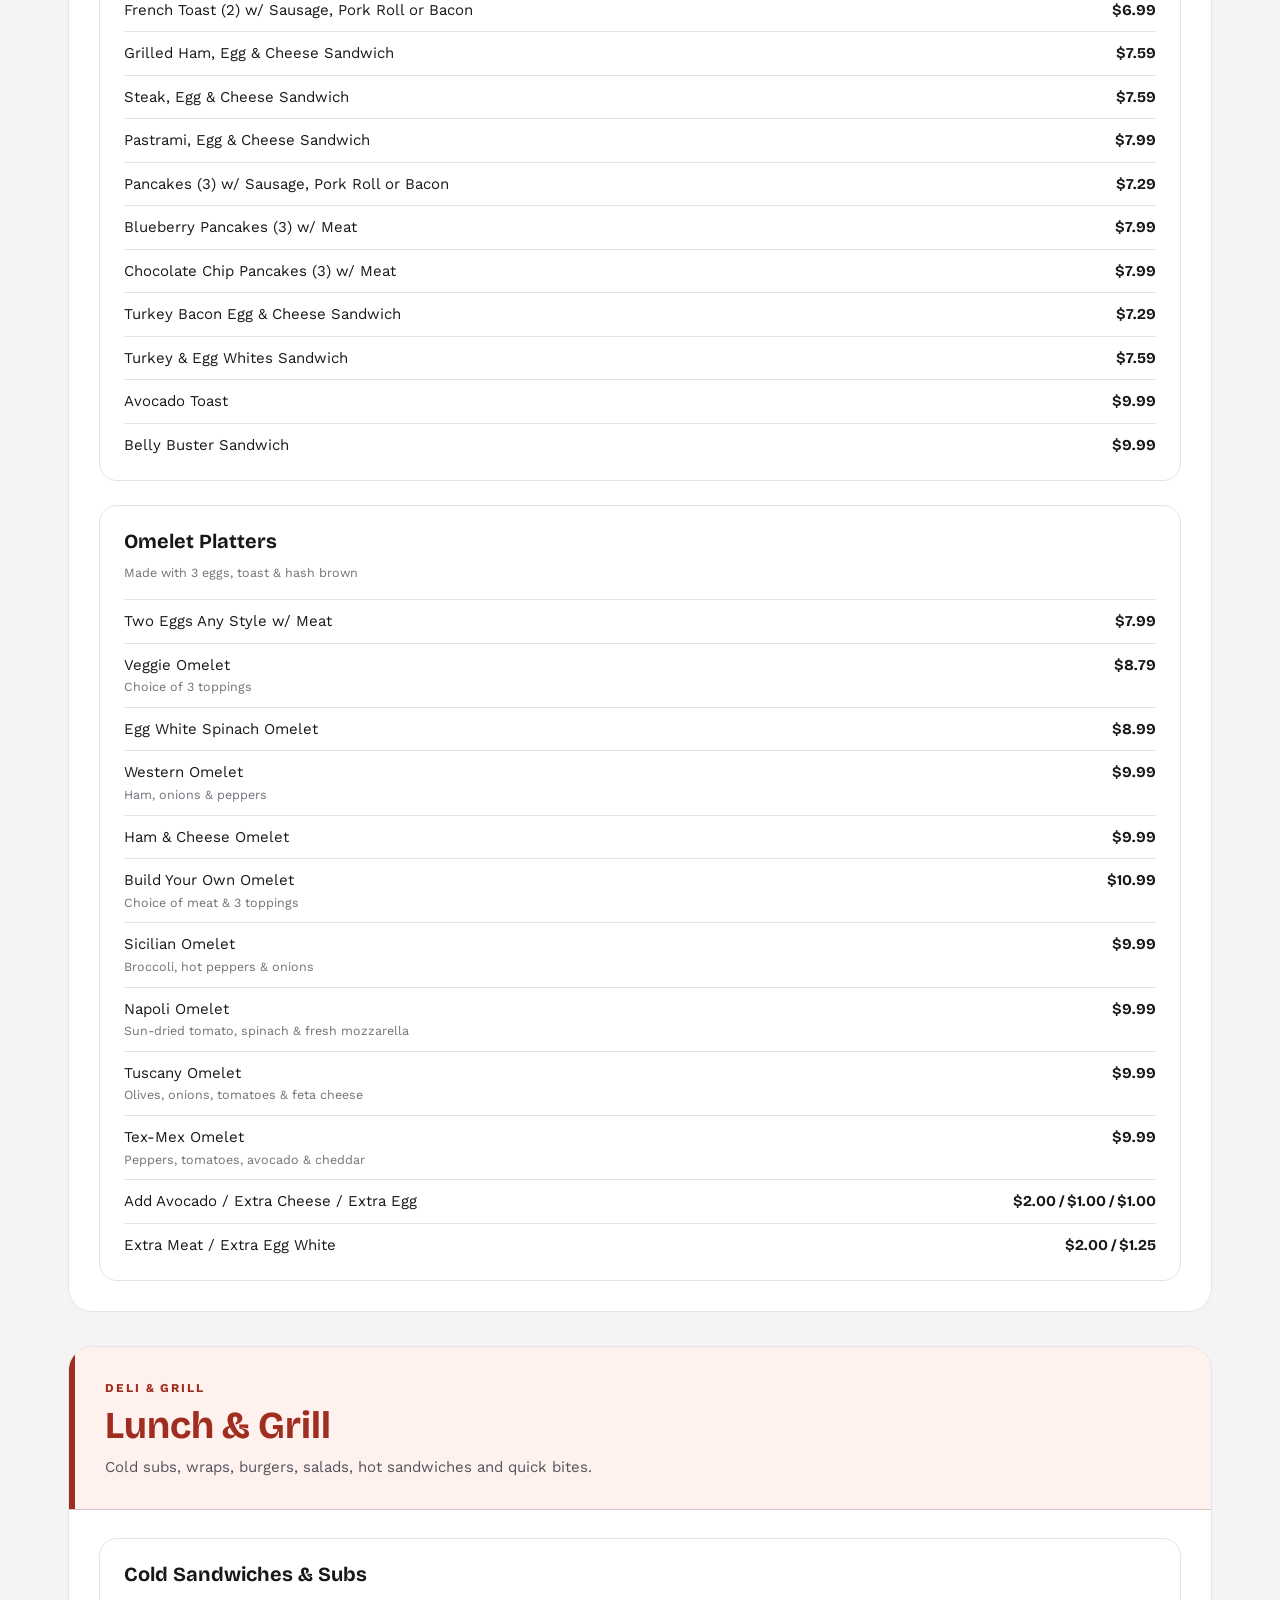
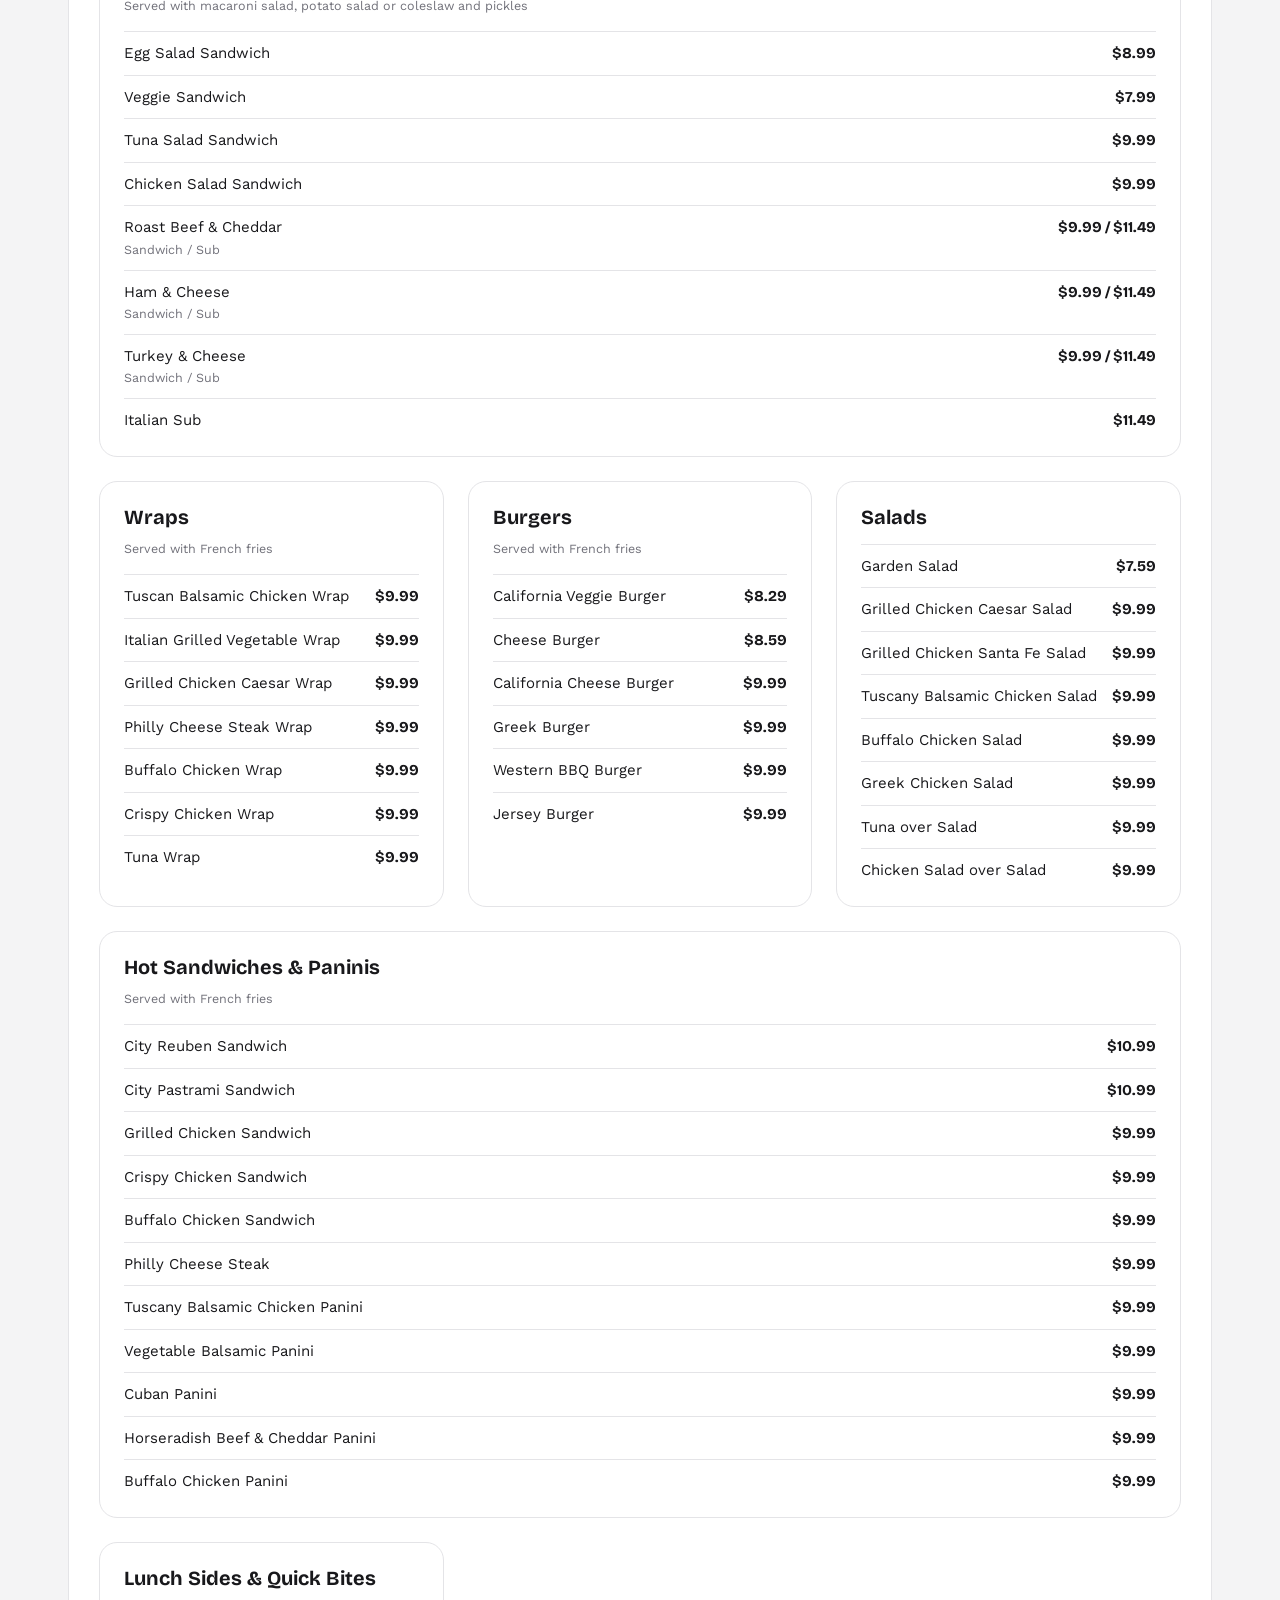
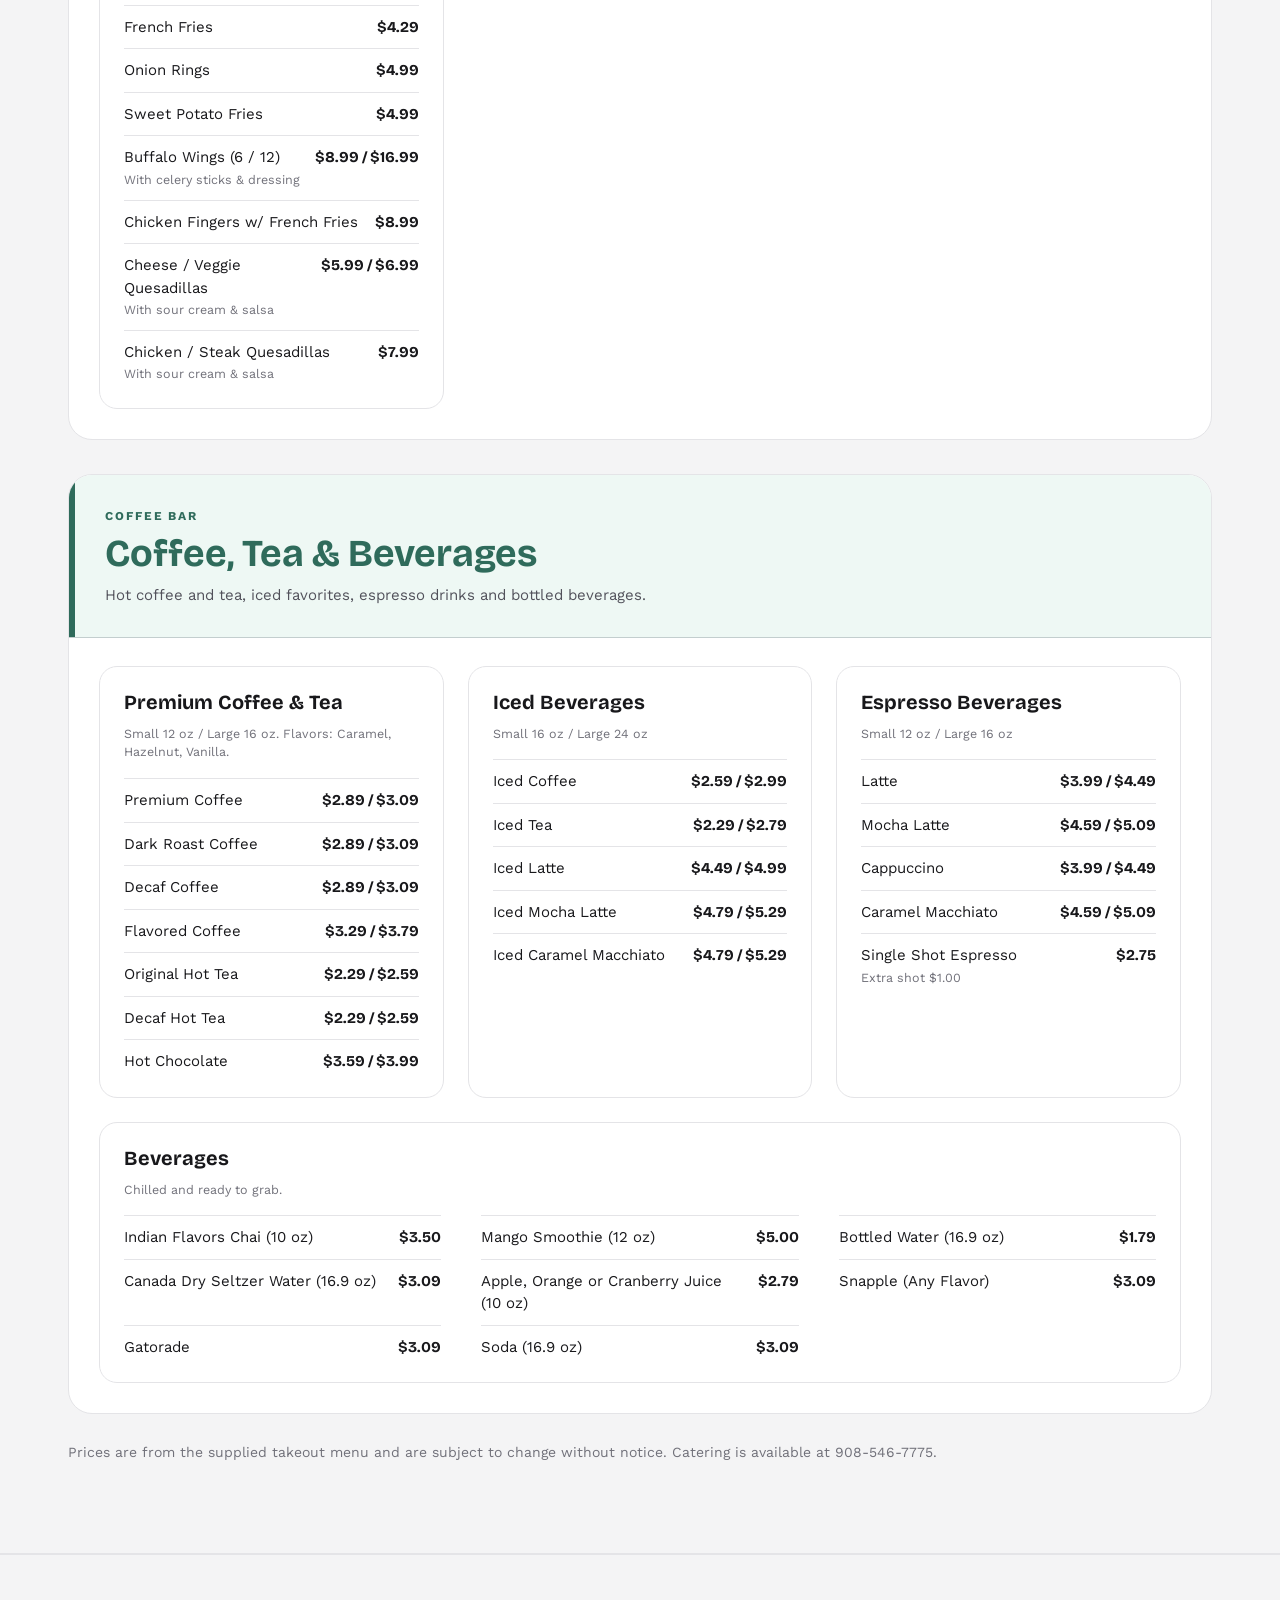
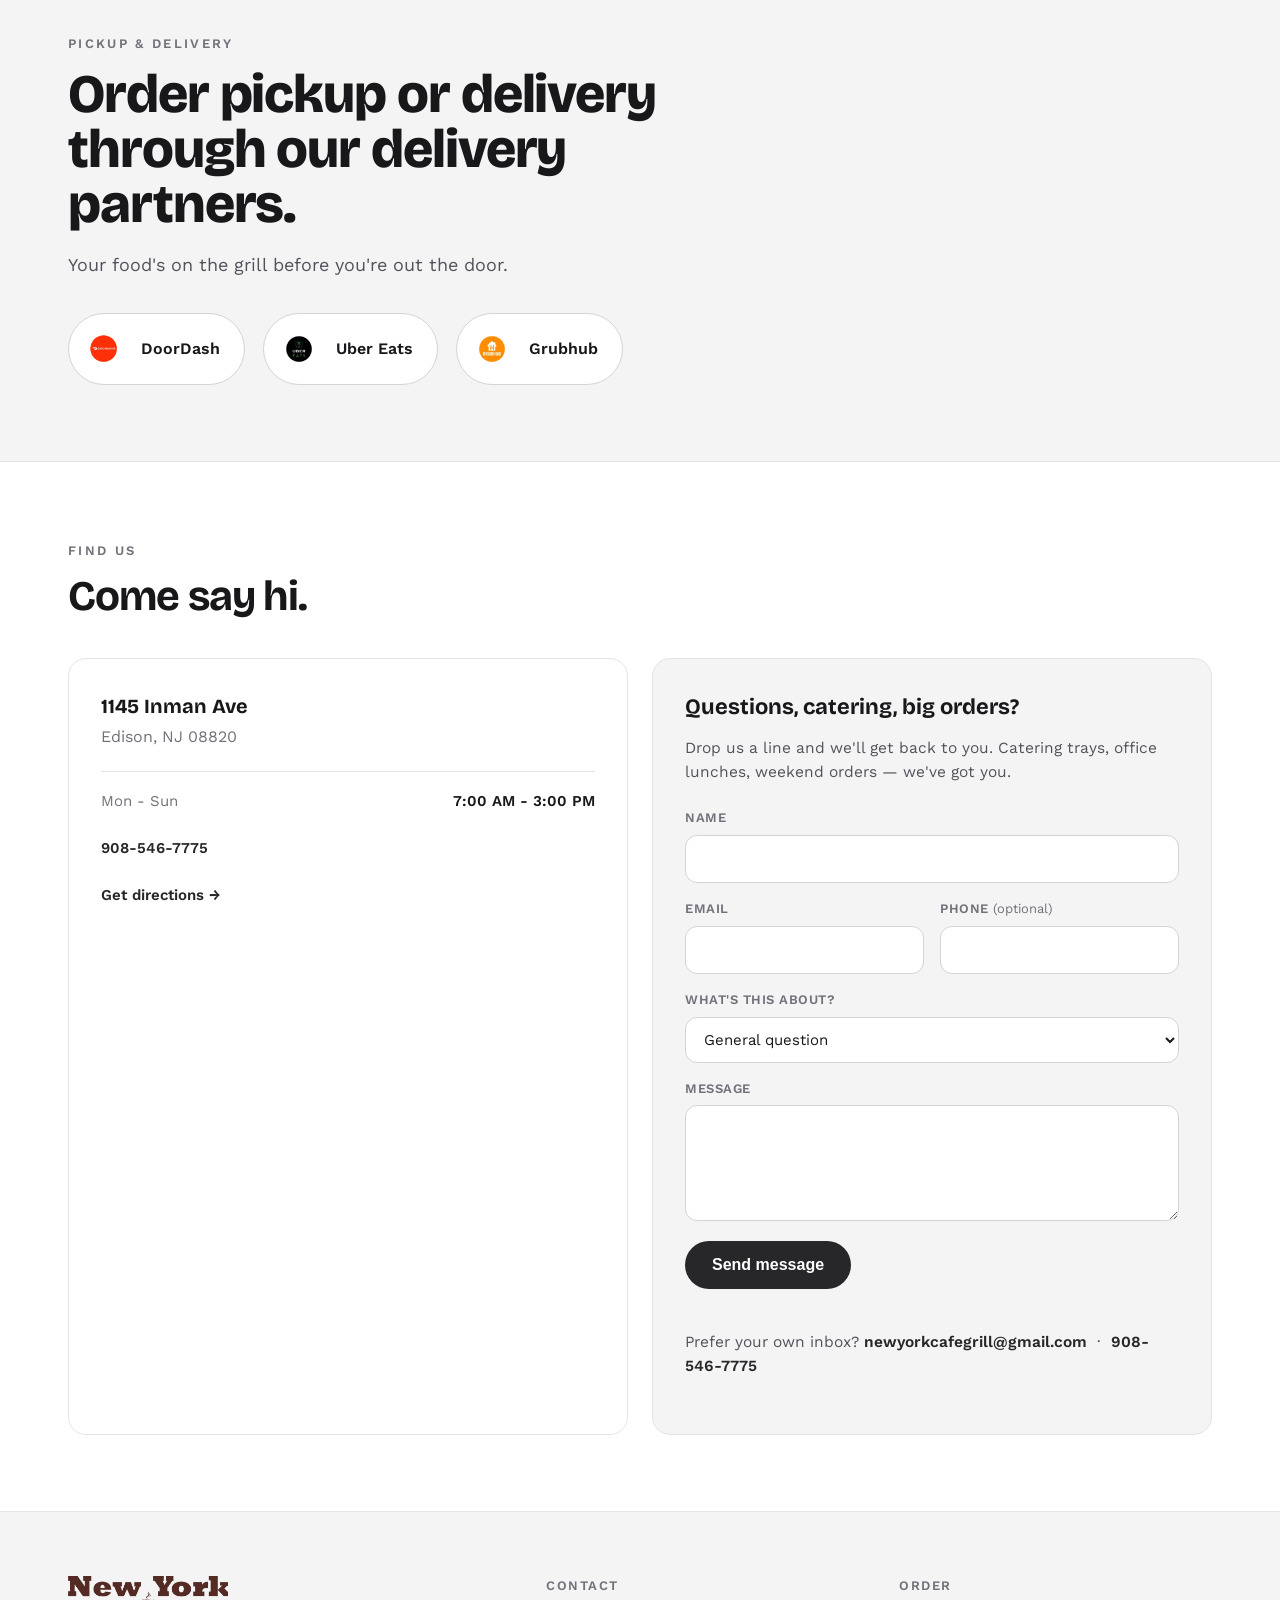
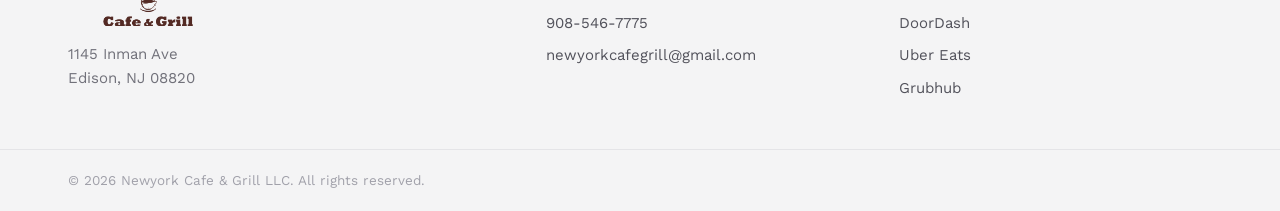
==== commit 030569e4: "Use partner logos in order section, reword heading, fix founding year The three ordering links were " ====
--- a/newyork-cafe-grill/index.html
+++ b/newyork-cafe-grill/index.html
@@ -66,7 +66,7 @@
         <div class="about-intro reveal">
           <span class="eyebrow">Our place</span>
           <h2 class="section-title">A neighborhood deli, done right.</h2>
-          <p class="lead">Every morning starts the same way: ovens on, bagels in, coffee brewing. Fresh-baked bagels, hot and cold sandwiches, wraps, and salads — made the way a good deli should. A family-run spot on Inman Ave, serving Edison since 2021.</p>
+          <p class="lead">Every morning starts the same way: ovens on, bagels in, coffee brewing. Fresh-baked bagels, hot and cold sandwiches, wraps, and salads — made the way a good deli should. A family-run spot on Inman Ave, serving Edison since 2012.</p>
         </div>
         <div class="features reveal">
           <div class="feature"><div class="feature-icon">🥯</div><h3>Baked fresh daily</h3><p>Bagels out of the oven every morning — plain, sesame, everything, and more.</p></div>
@@ -348,13 +348,22 @@
       <div class="container">
         <div class="skip-copy">
           <span class="eyebrow">Pickup &amp; delivery</span>
-          <h2 class="section-title big">Skip the line.</h2>
-          <p class="lead">Order pickup or delivery through our partners — your food's on the grill before you're out the door.</p>
-        </div>
-        <div class="order-buttons">
-          <a class="btn btn-solid" href="https://order.online/business/bagel-city-cafe--grill-135483" target="_blank" rel="noopener">DoorDash</a>
-          <a class="btn btn-outline" href="https://www.order.store/store/bagel-city/GW1ls8NbTuK739tNaLpOrw" target="_blank" rel="noopener">Uber Eats</a>
-          <a class="btn btn-outline" href="https://bagelcity.dine.online/locations/777449?fulfillment=pickup" target="_blank" rel="noopener">Grubhub</a>
+          <h2 class="section-title big">Order pickup or delivery through our delivery partners.</h2>
+          <p class="lead">Your food's on the grill before you're out the door.</p>
+        </div>
+        <div class="order-logos">
+          <a class="order-logo" href="https://order.online/business/bagel-city-cafe--grill-135483" target="_blank" rel="noopener">
+            <img src="images/logo-doordash.png" alt="Order from Newyork Cafe &amp; Grill on DoorDash" loading="lazy" decoding="async">
+            <span>DoorDash</span>
+          </a>
+          <a class="order-logo" href="https://www.order.store/store/bagel-city/GW1ls8NbTuK739tNaLpOrw" target="_blank" rel="noopener">
+            <img src="images/logo-ubereats.png" alt="Order from Newyork Cafe &amp; Grill on Uber Eats" loading="lazy" decoding="async">
+            <span>Uber Eats</span>
+          </a>
+          <a class="order-logo" href="https://bagelcity.dine.online/locations/777449?fulfillment=pickup" target="_blank" rel="noopener">
+            <img src="images/logo-grubhub.png" alt="Order from Newyork Cafe &amp; Grill on Grubhub" loading="lazy" decoding="async">
+            <span>Grubhub</span>
+          </a>
         </div>
       </div>
     </section>
--- a/newyork-cafe-grill/styles.css
+++ b/newyork-cafe-grill/styles.css
@@ -356,7 +356,23 @@
 .skip-band .container { display: grid; gap: 34px; }
 .skip-copy { max-width: 620px; }
 .skip-band .lead { font-size: 18px; }
-.order-buttons { display: flex; flex-wrap: wrap; gap: 14px; }
+.order-logos { display: flex; flex-wrap: wrap; gap: 18px; }
+.order-logo {
+  display: flex;
+  align-items: center;
+  gap: 14px;
+  padding: 12px 24px 12px 12px;
+  background: #fff;
+  border: 1px solid var(--line-strong);
+  border-radius: 99px;
+  font-weight: 600;
+  font-size: 16px;
+  color: var(--ink);
+  transition: border-color .2s ease, box-shadow .2s ease, transform .15s ease;
+}
+.order-logo img { width: 46px; height: 46px; border-radius: 99px; object-fit: cover; }
+.order-logo:hover { border-color: var(--ink); box-shadow: 0 4px 14px rgba(0, 0, 0, .08); }
+.order-logo:active { transform: translateY(1px); }
 
 /* ---- Visit ---- */
 .visit-grid {
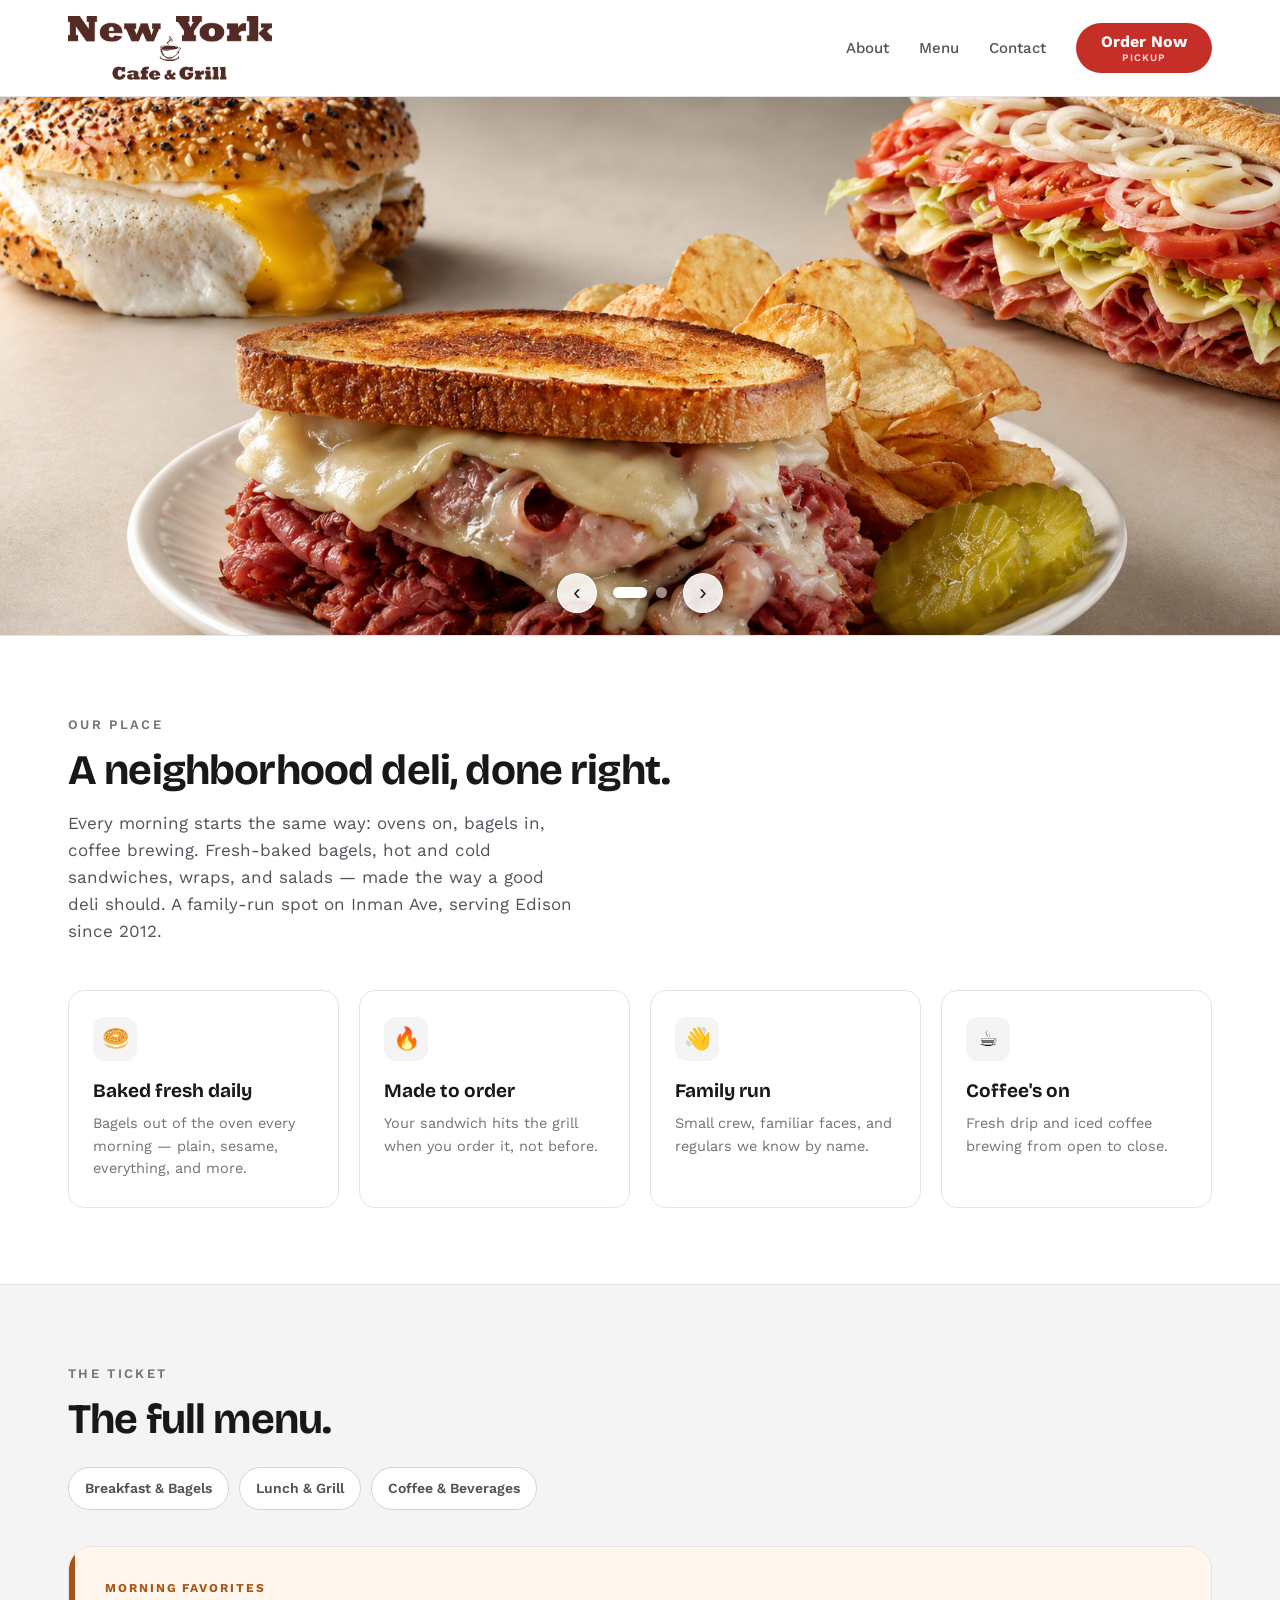
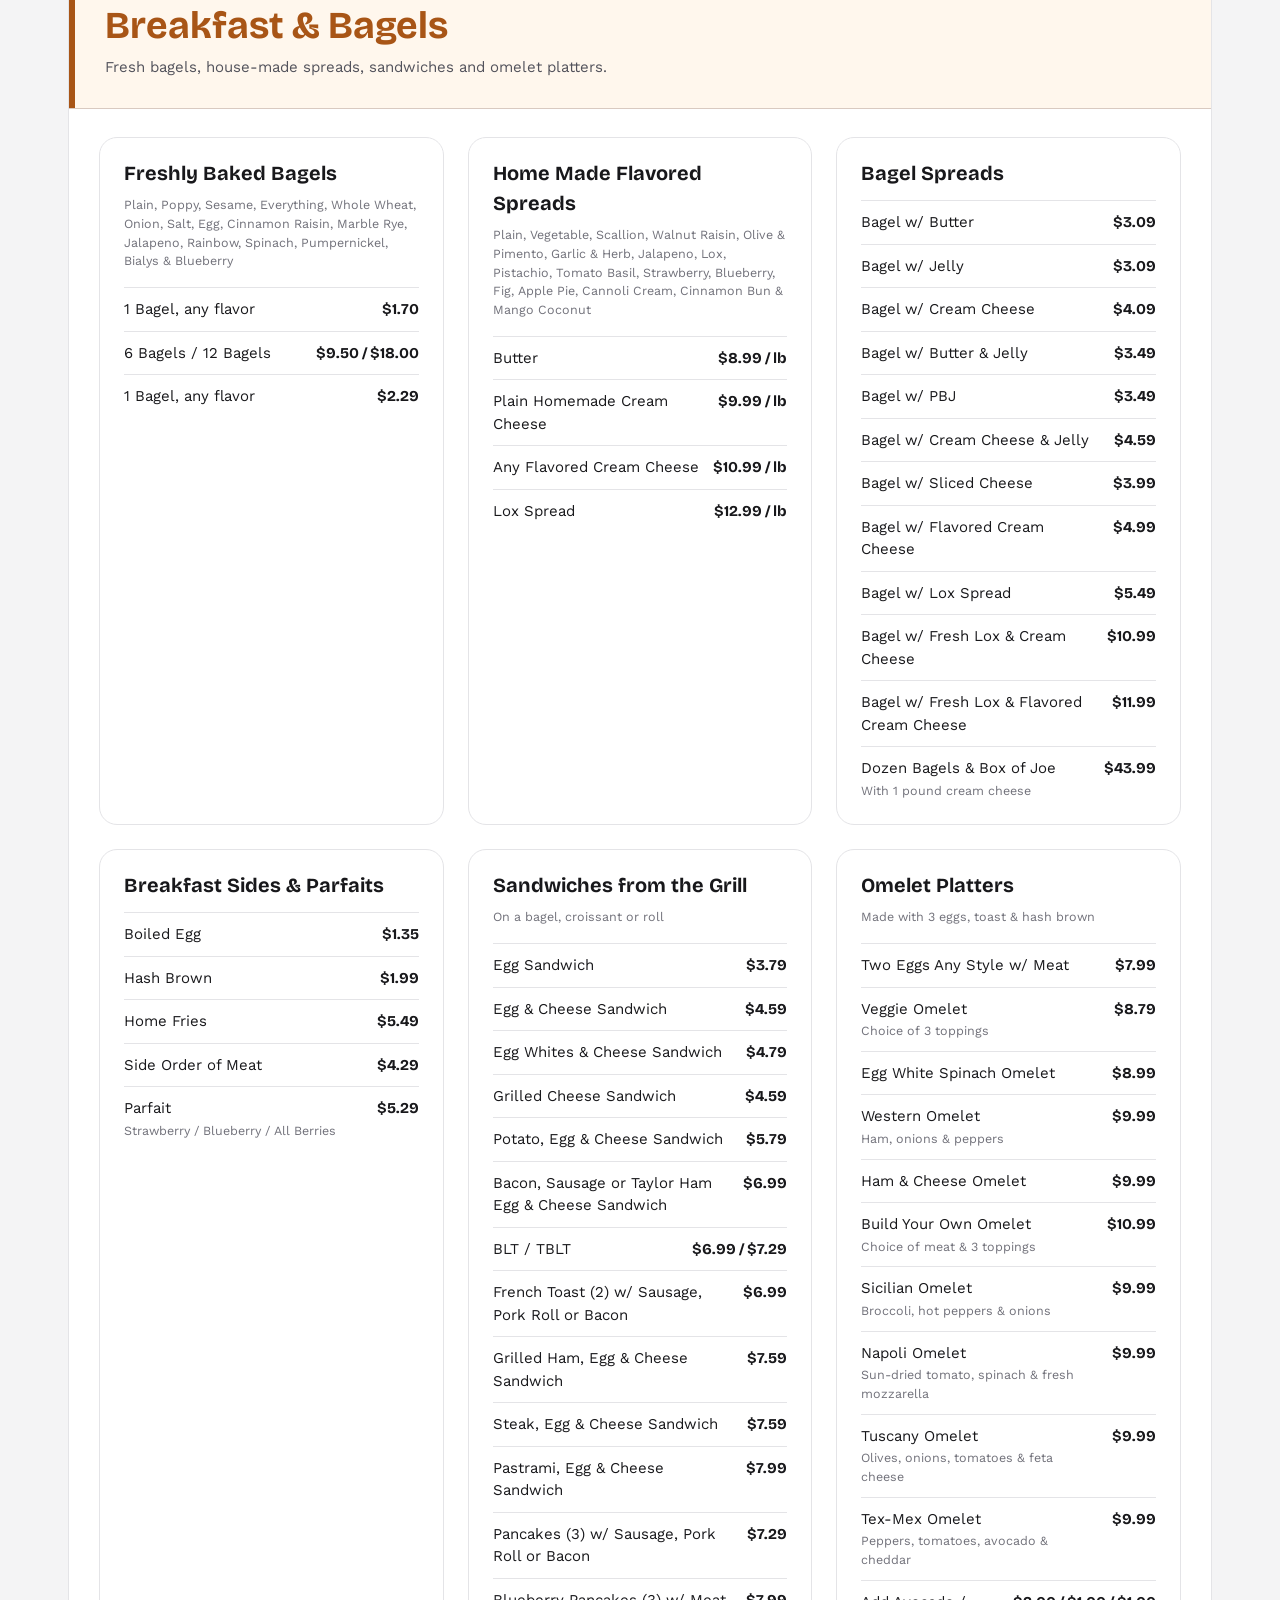
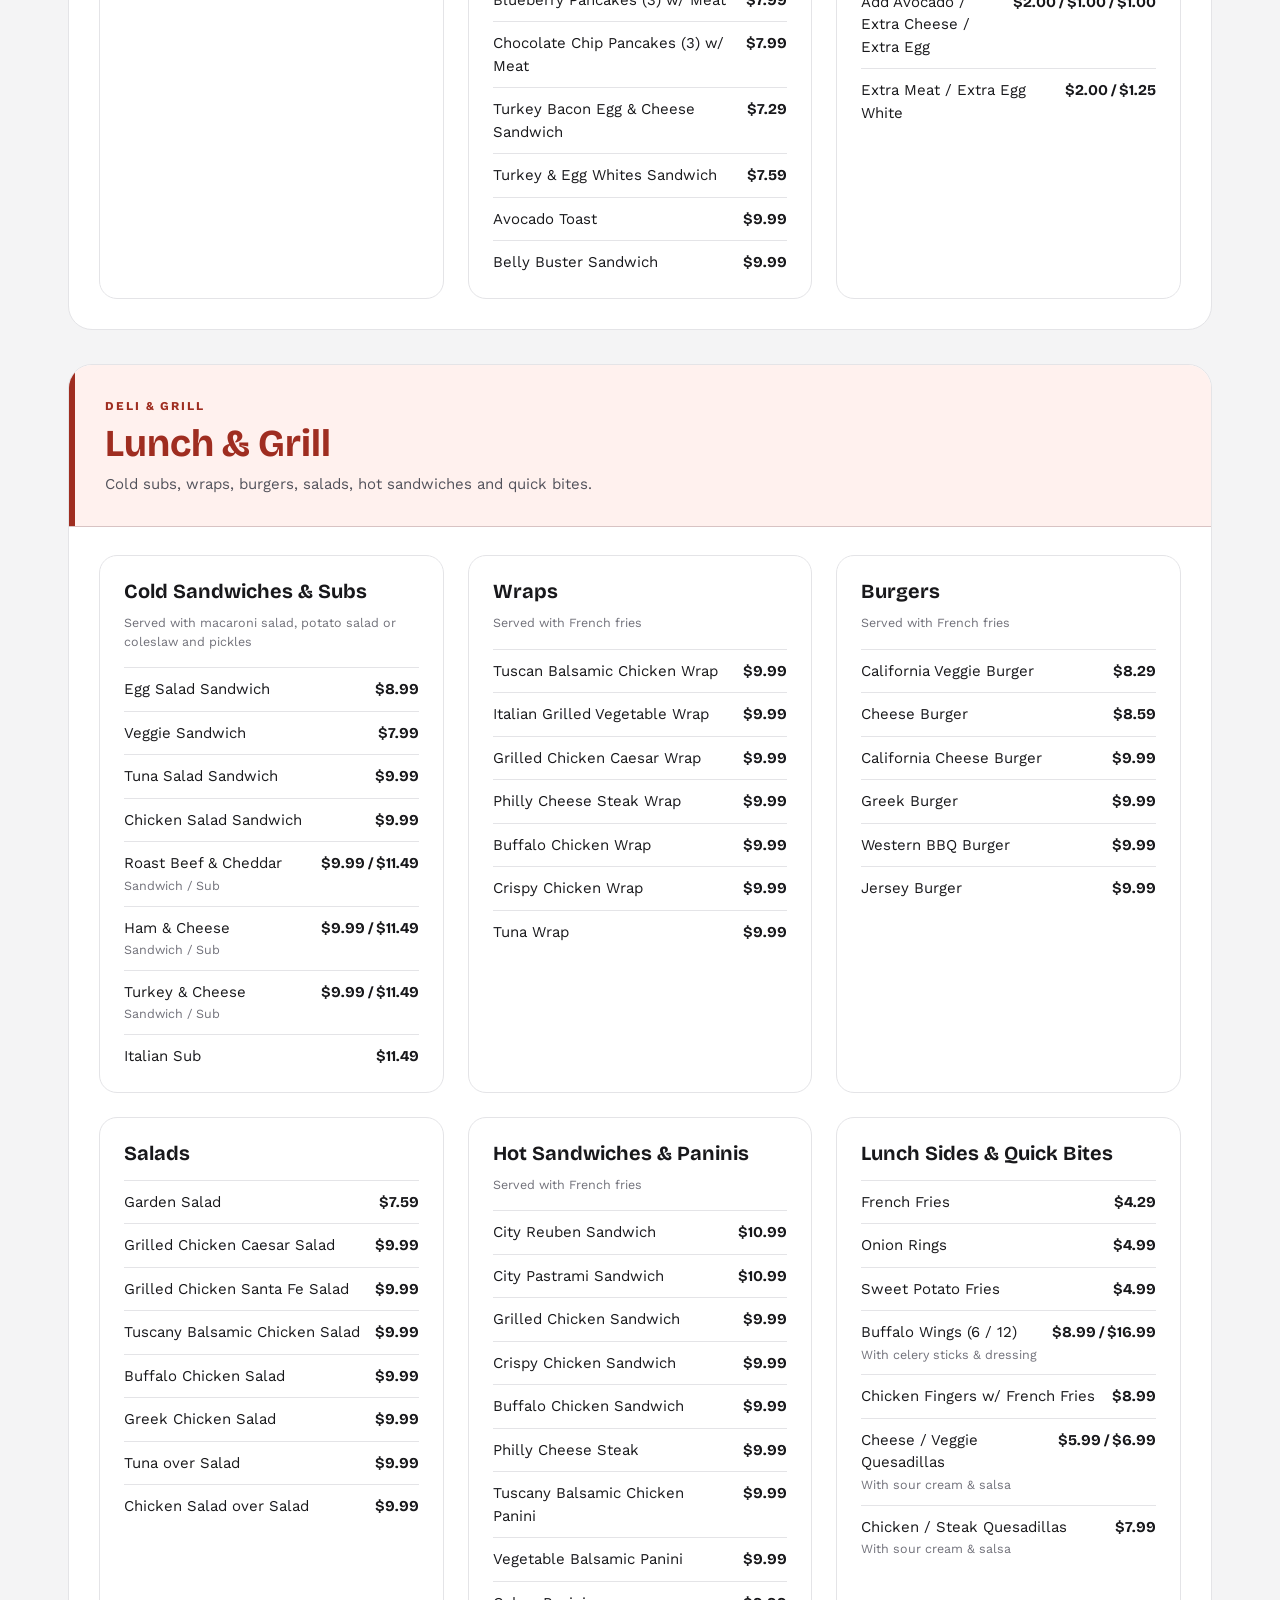
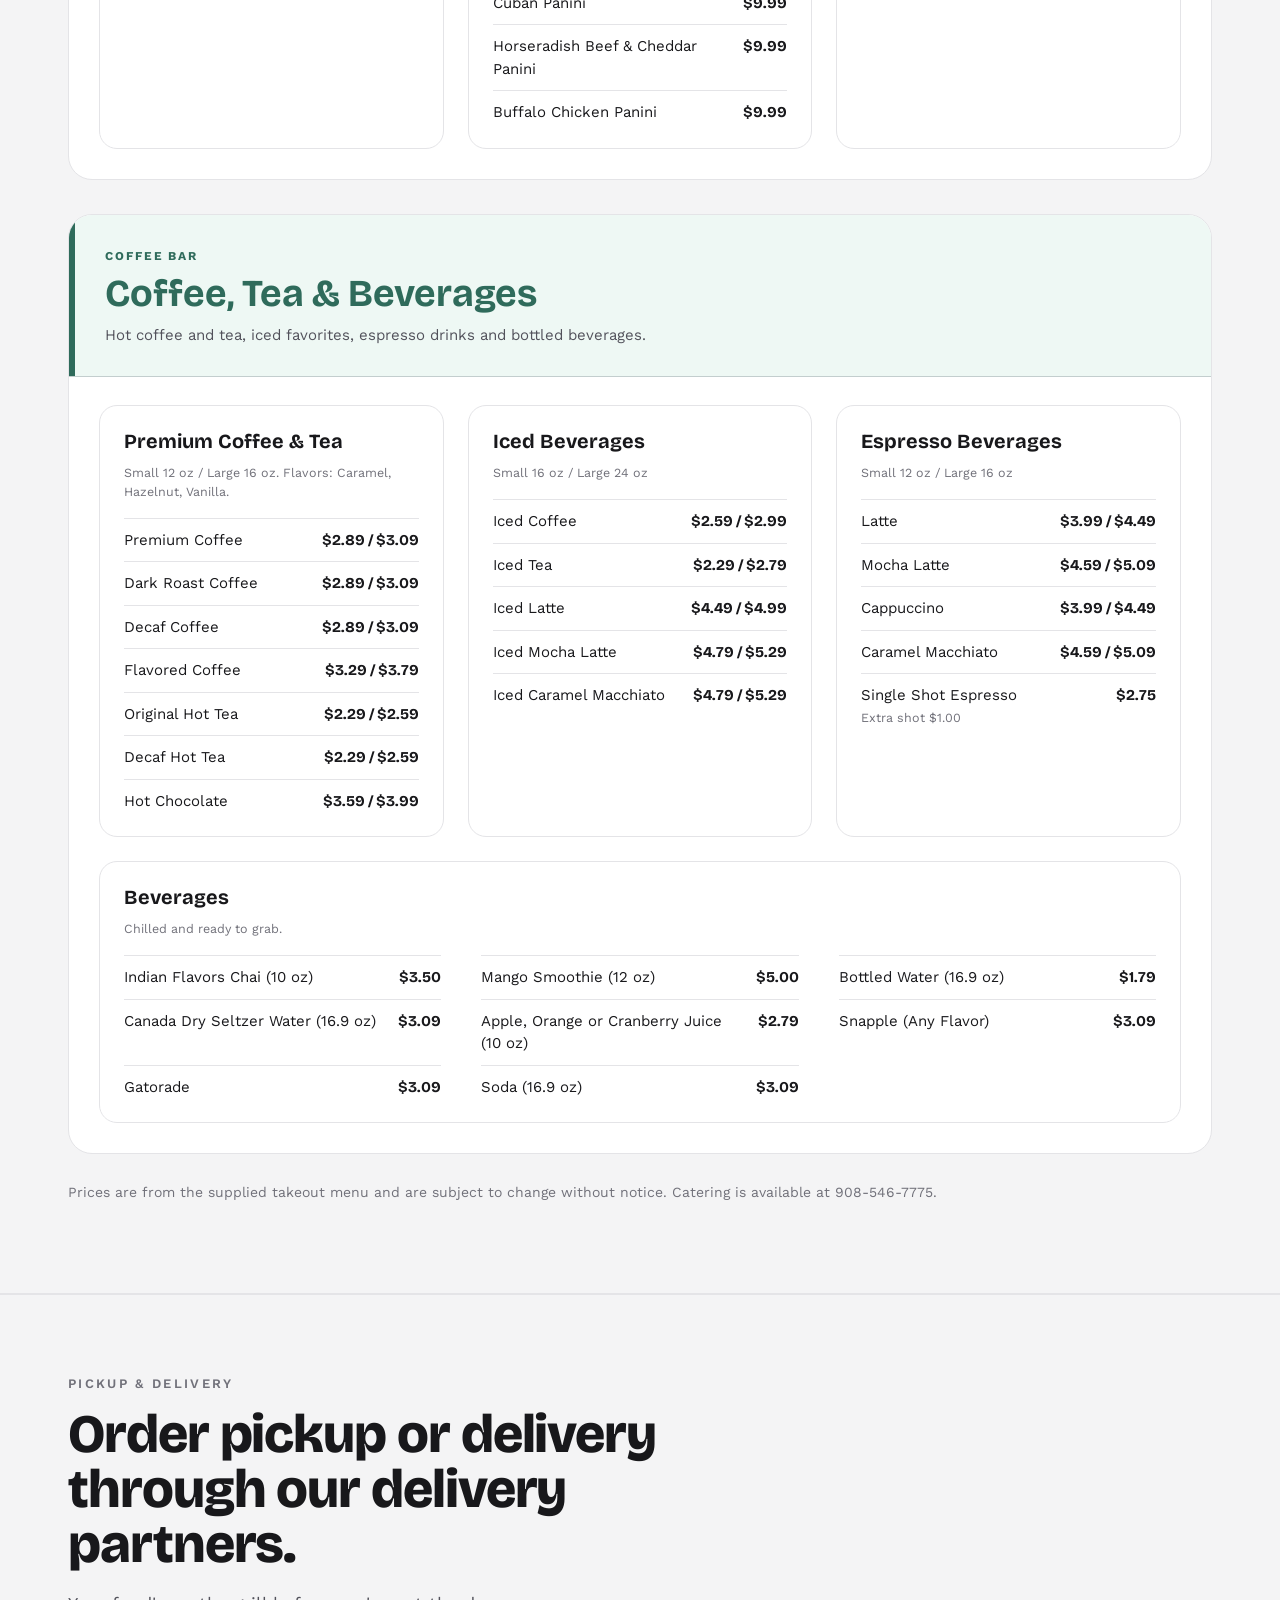
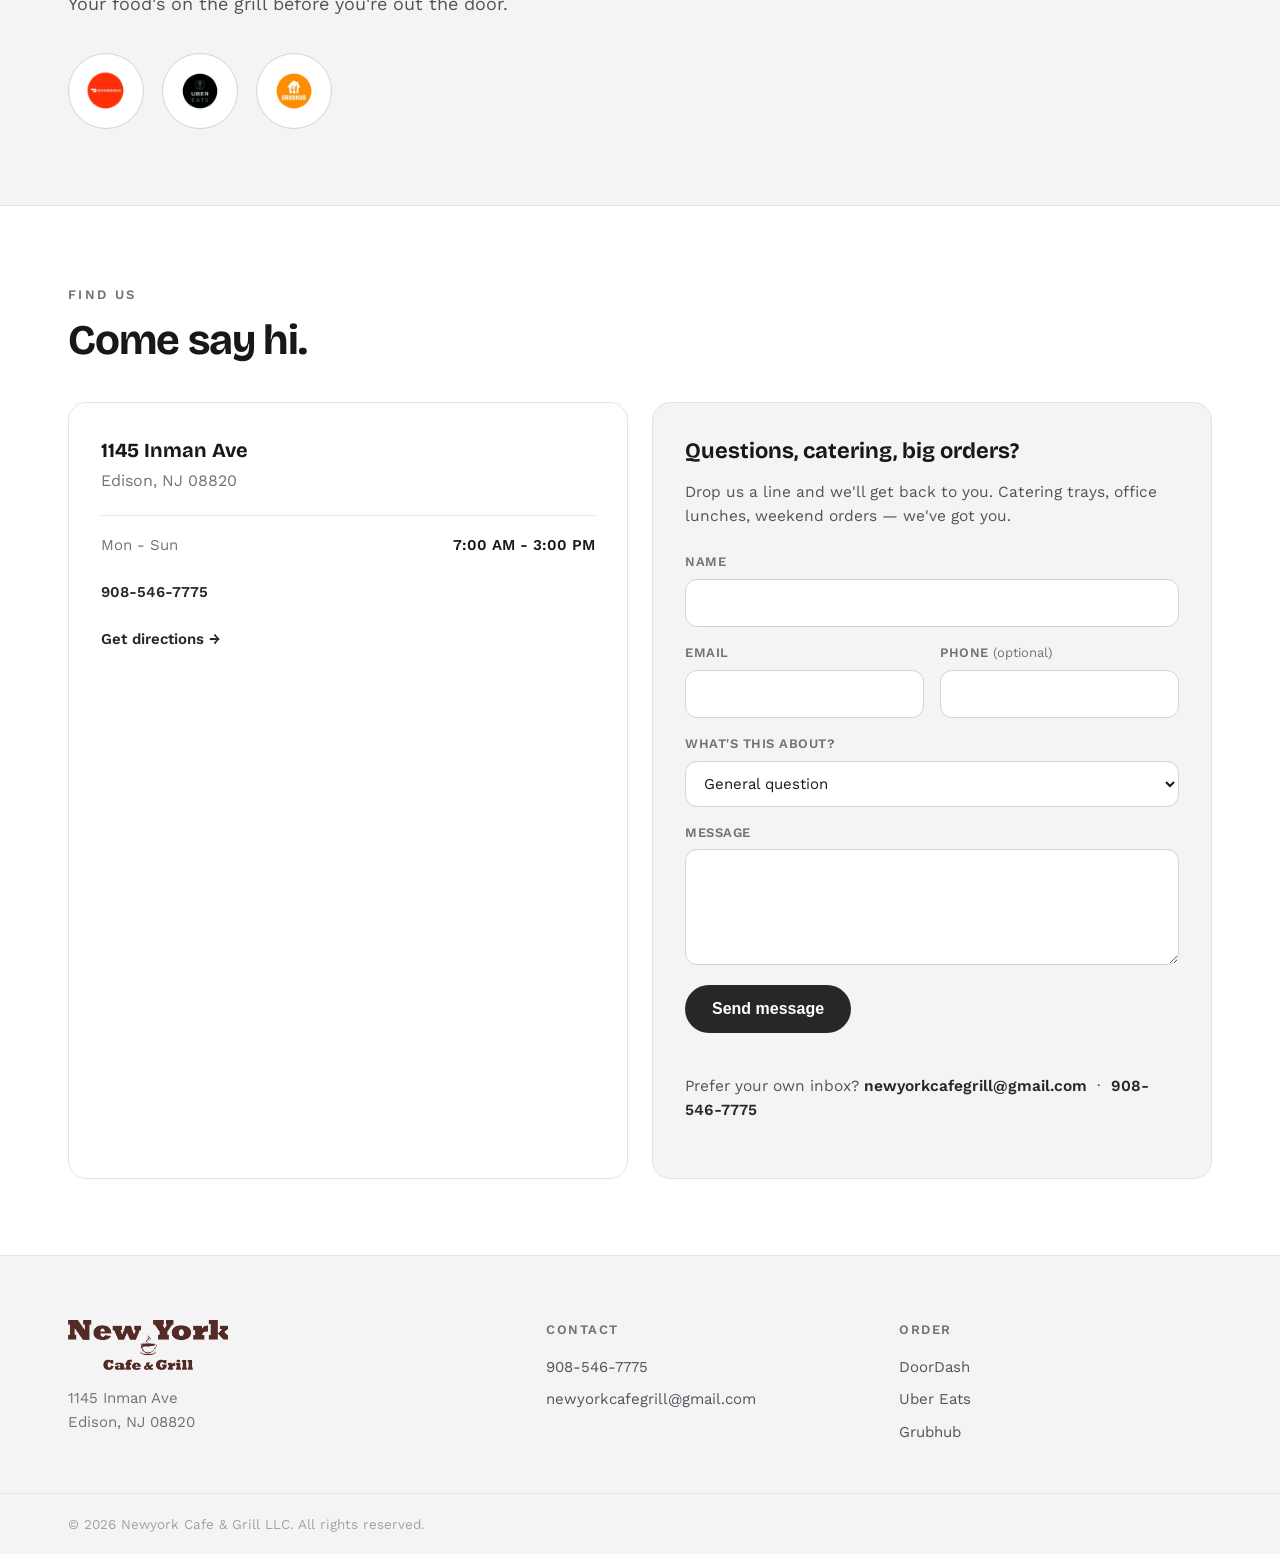
==== commit 998935d4: "Scope full-width menu card to its own class, drop logo labels The Beverages card reused menu-card-wi" ====
--- a/newyork-cafe-grill/index.html
+++ b/newyork-cafe-grill/index.html
@@ -323,7 +323,7 @@
                 <li><span>Single Shot Espresso <small>Extra shot $1.00</small></span><b>$2.75</b></li>
               </ul>
             </article>
-            <article class="menu-card menu-card-wide reveal">
+            <article class="menu-card menu-card-full reveal">
               <h4>Beverages</h4>
               <p class="menu-flavors">Chilled and ready to grab.</p>
               <ul class="menu-list-cols">
@@ -354,15 +354,12 @@
         <div class="order-logos">
           <a class="order-logo" href="https://order.online/business/bagel-city-cafe--grill-135483" target="_blank" rel="noopener">
             <img src="images/logo-doordash.png" alt="Order from Newyork Cafe &amp; Grill on DoorDash" loading="lazy" decoding="async">
-            <span>DoorDash</span>
           </a>
           <a class="order-logo" href="https://www.order.store/store/bagel-city/GW1ls8NbTuK739tNaLpOrw" target="_blank" rel="noopener">
             <img src="images/logo-ubereats.png" alt="Order from Newyork Cafe &amp; Grill on Uber Eats" loading="lazy" decoding="async">
-            <span>Uber Eats</span>
           </a>
           <a class="order-logo" href="https://bagelcity.dine.online/locations/777449?fulfillment=pickup" target="_blank" rel="noopener">
             <img src="images/logo-grubhub.png" alt="Order from Newyork Cafe &amp; Grill on Grubhub" loading="lazy" decoding="async">
-            <span>Grubhub</span>
           </a>
         </div>
       </div>
--- a/newyork-cafe-grill/styles.css
+++ b/newyork-cafe-grill/styles.css
@@ -332,7 +332,7 @@
 }
 .menu-card ul { list-style: none; margin: 0; padding: 0 24px; }
 /* Full-width card: spans the whole grid row, items flow into three columns */
-.menu-card-wide { grid-column: 1 / -1; }
+.menu-card-full { grid-column: 1 / -1; }
 .menu-list-cols {
   display: grid;
   grid-template-columns: repeat(3, 1fr);
@@ -358,19 +358,14 @@
 .skip-band .lead { font-size: 18px; }
 .order-logos { display: flex; flex-wrap: wrap; gap: 18px; }
 .order-logo {
-  display: flex;
-  align-items: center;
-  gap: 14px;
-  padding: 12px 24px 12px 12px;
+  display: block;
+  padding: 6px;
   background: #fff;
   border: 1px solid var(--line-strong);
   border-radius: 99px;
-  font-weight: 600;
-  font-size: 16px;
-  color: var(--ink);
   transition: border-color .2s ease, box-shadow .2s ease, transform .15s ease;
 }
-.order-logo img { width: 46px; height: 46px; border-radius: 99px; object-fit: cover; }
+.order-logo img { width: 62px; height: 62px; border-radius: 99px; object-fit: cover; }
 .order-logo:hover { border-color: var(--ink); box-shadow: 0 4px 14px rgba(0, 0, 0, .08); }
 .order-logo:active { transform: translateY(1px); }
 
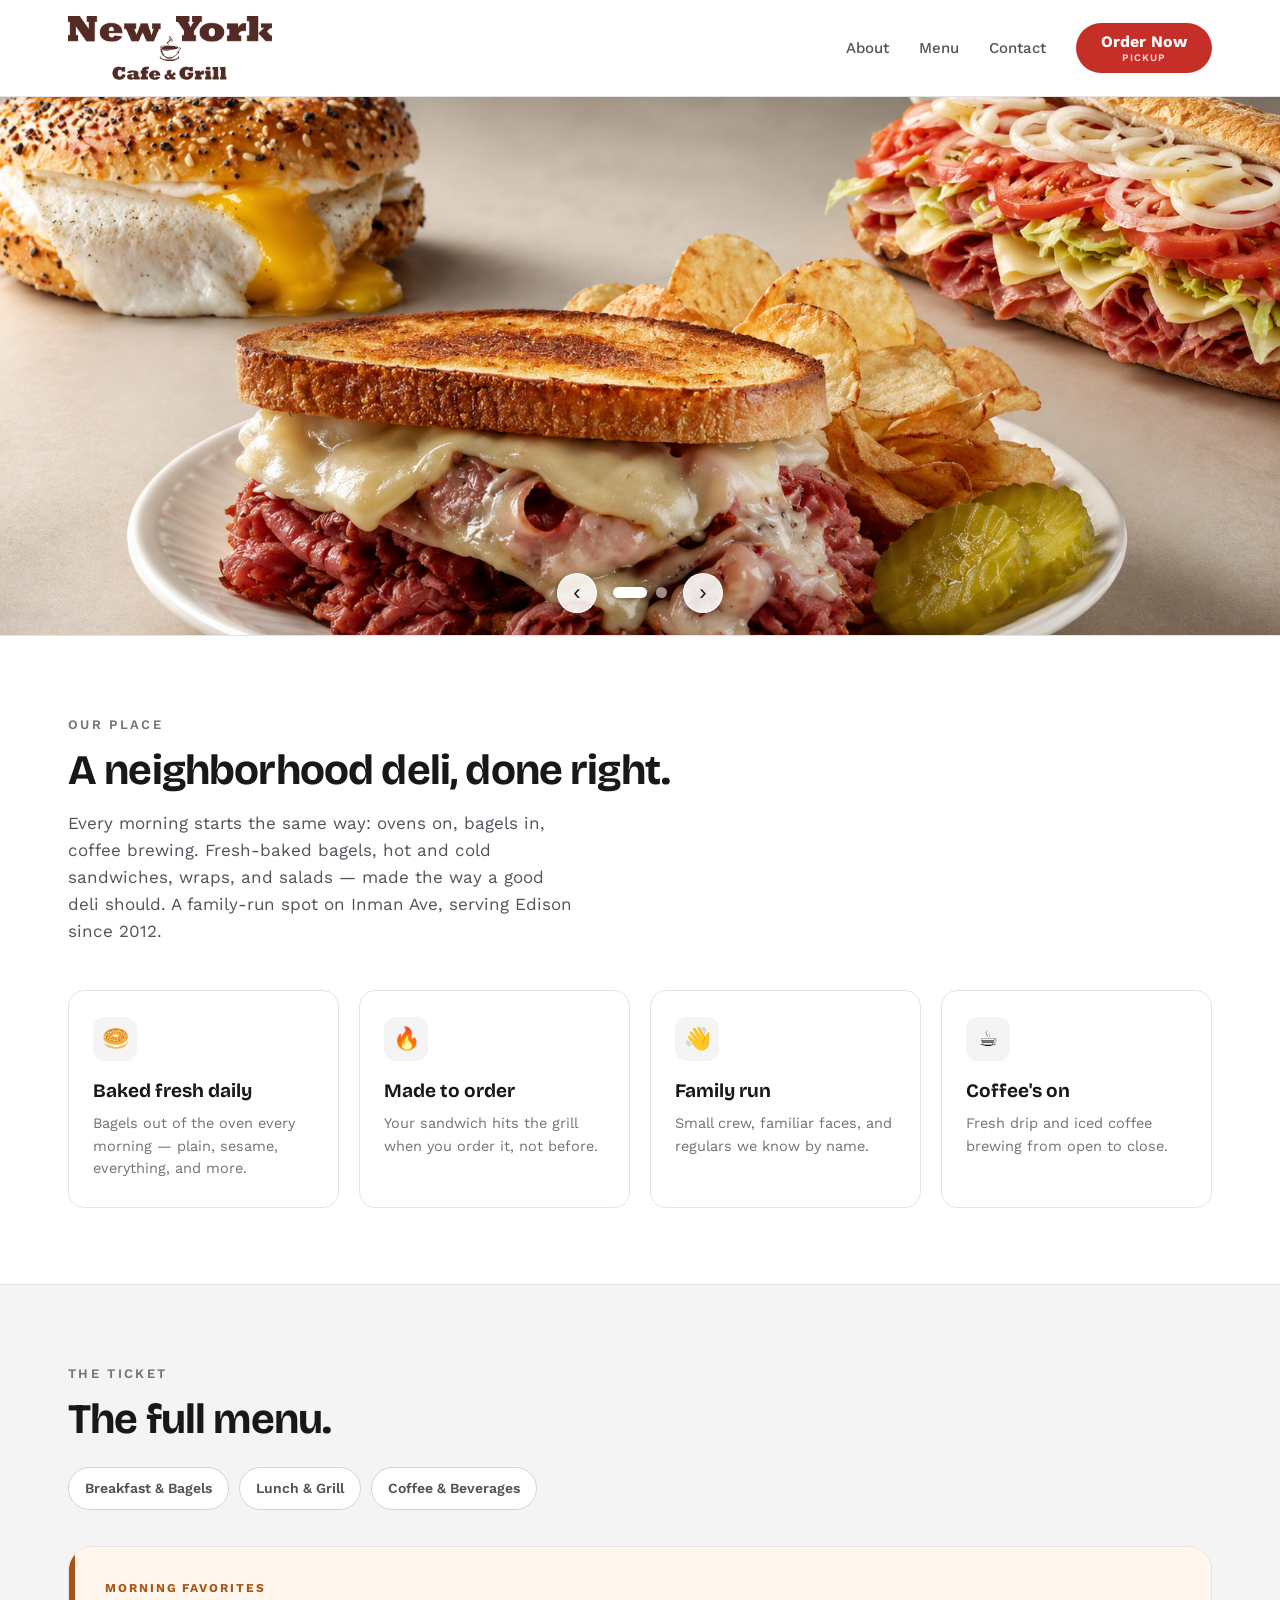
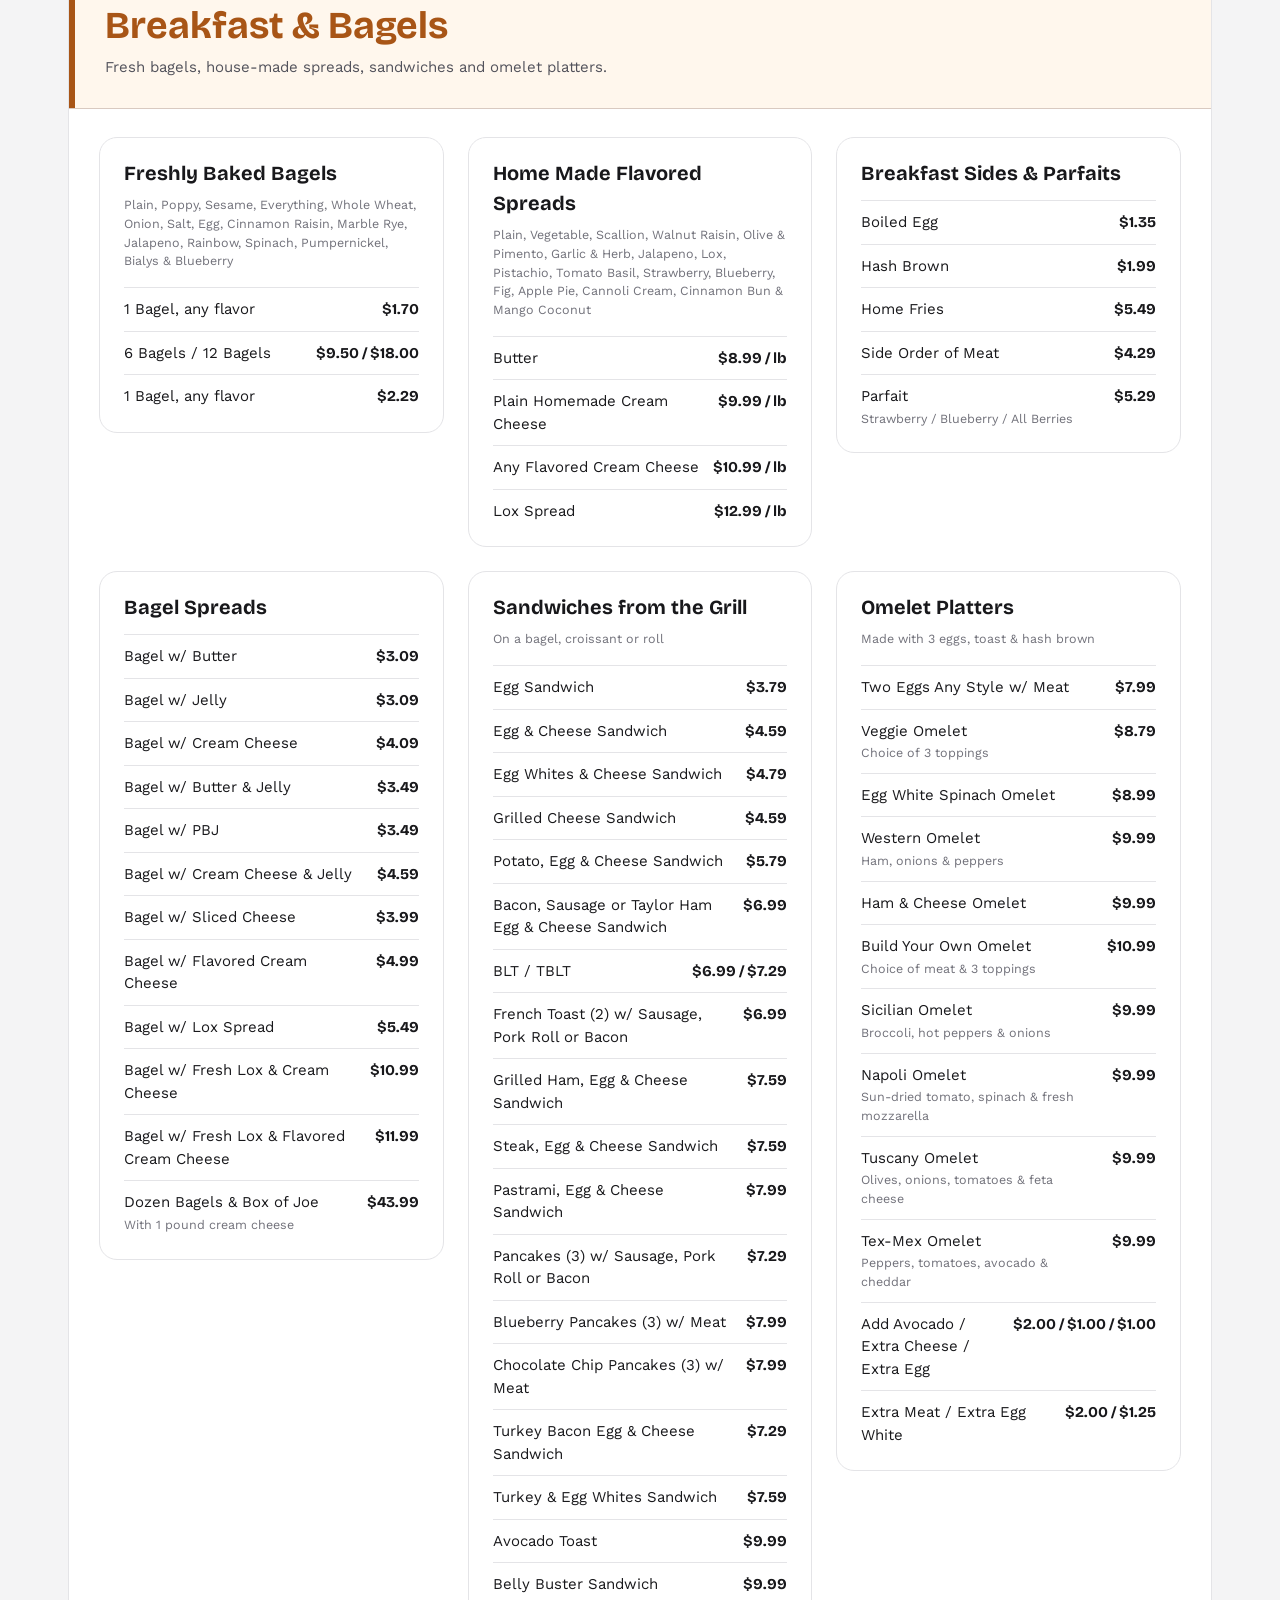
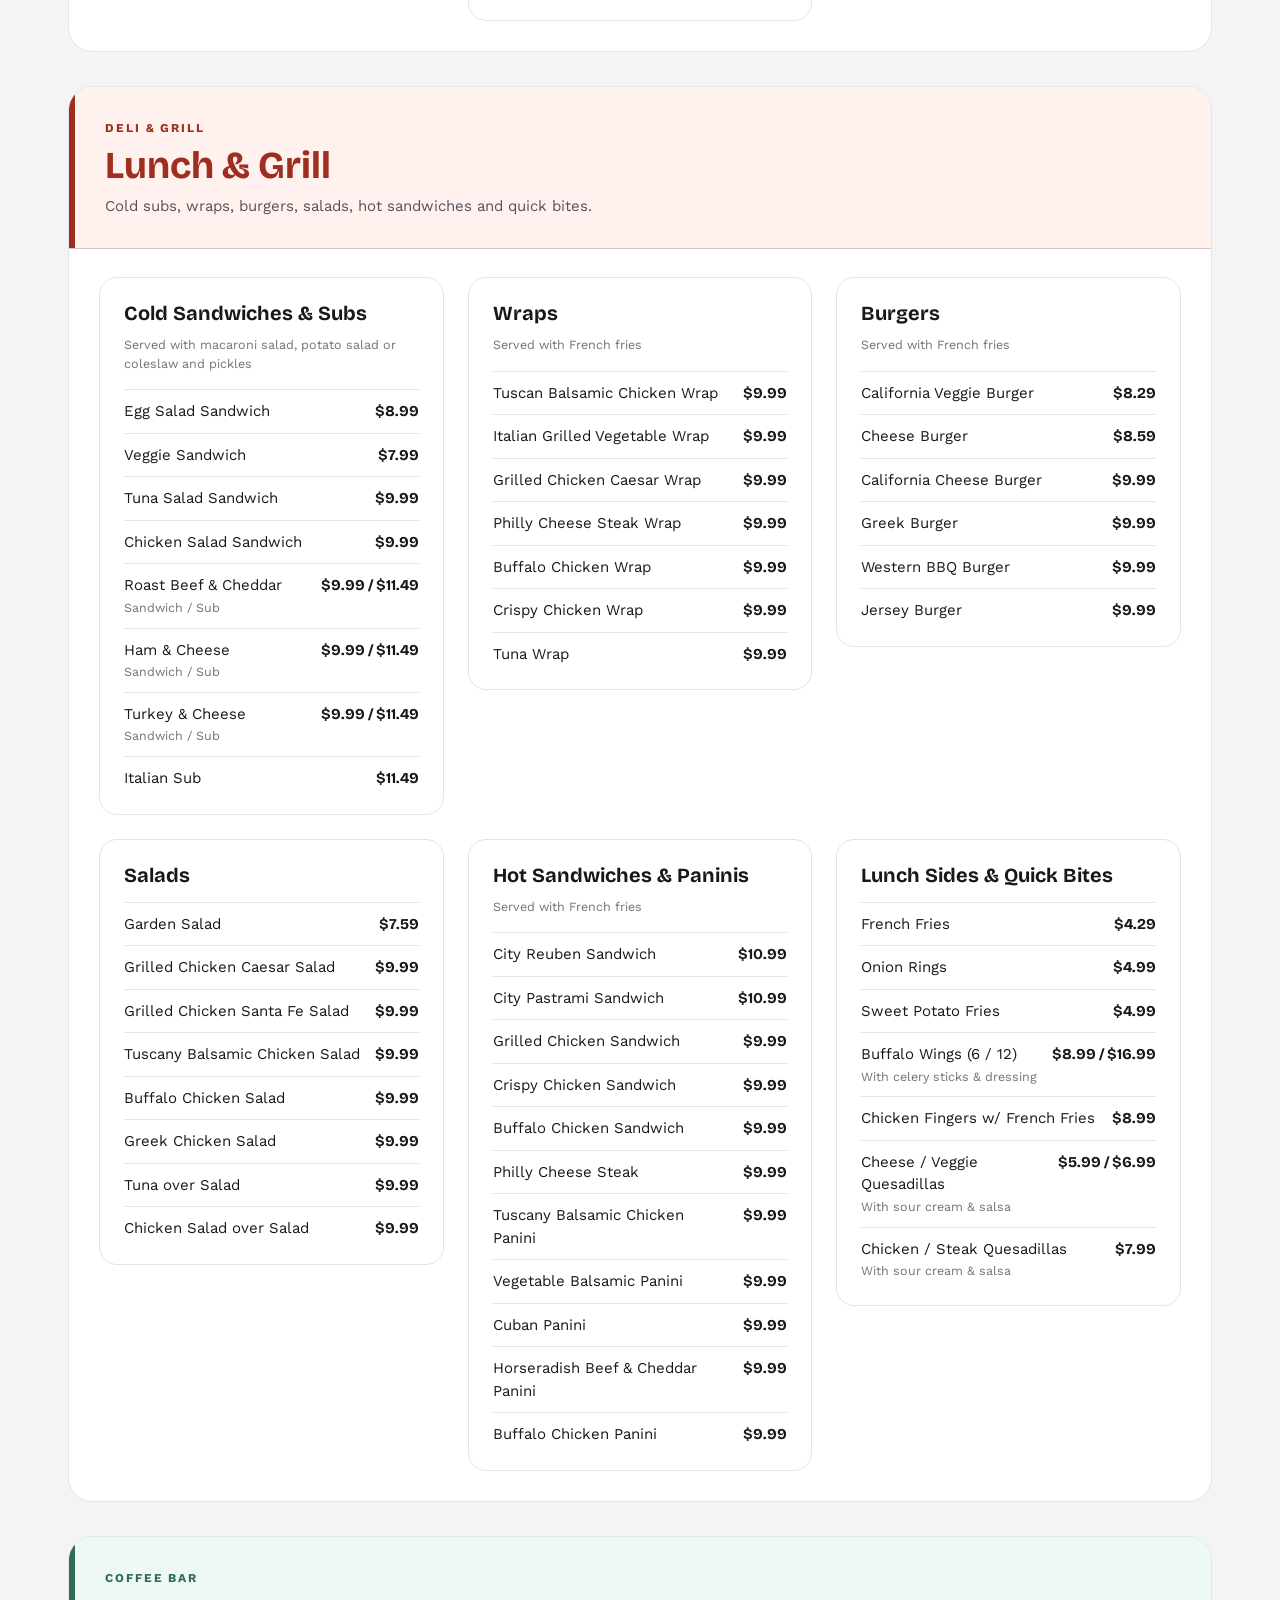
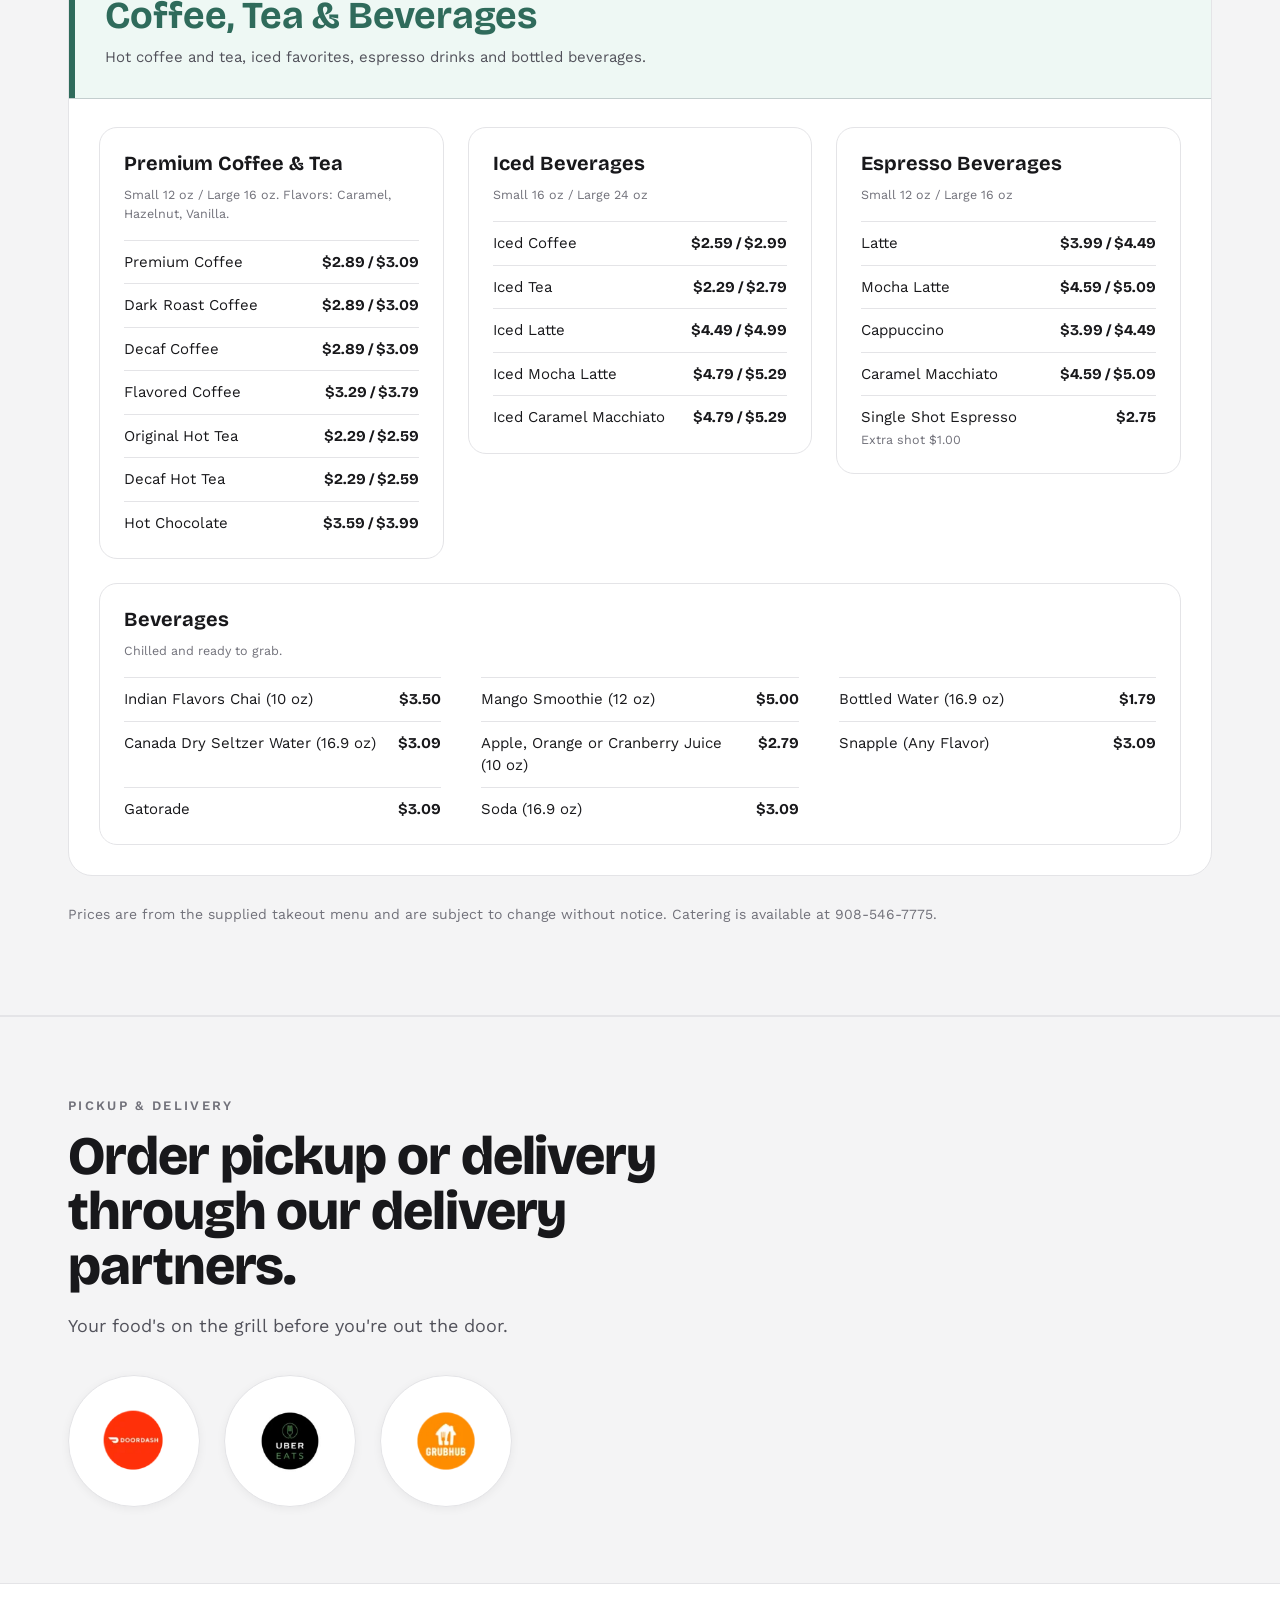
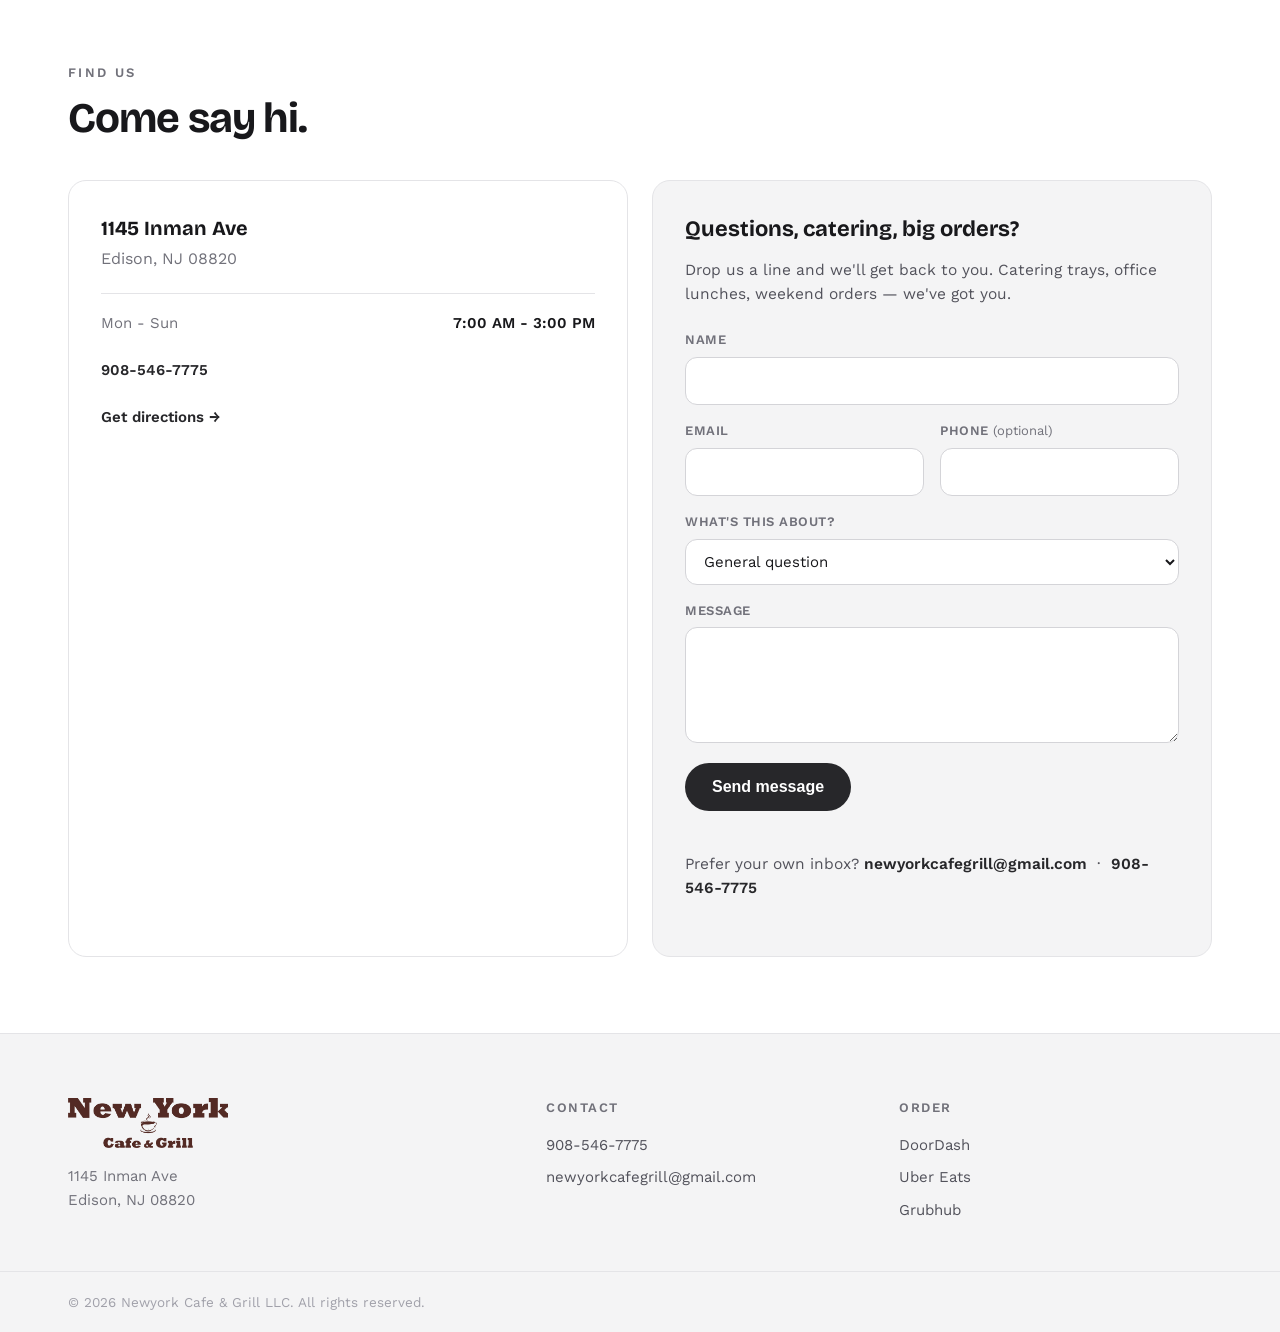
==== commit 63098ac5: "Group short breakfast cards on the first row Breakfast Sides & Parfaits moves ahead of Bagel Spreads" ====
--- a/newyork-cafe-grill/index.html
+++ b/newyork-cafe-grill/index.html
@@ -119,6 +119,16 @@
               </ul>
             </article>
             <article class="menu-card reveal">
+              <h4>Breakfast Sides &amp; Parfaits</h4>
+              <ul>
+                <li><span>Boiled Egg</span><b>$1.35</b></li>
+                <li><span>Hash Brown</span><b>$1.99</b></li>
+                <li><span>Home Fries</span><b>$5.49</b></li>
+                <li><span>Side Order of Meat</span><b>$4.29</b></li>
+                <li><span>Parfait <small>Strawberry / Blueberry / All Berries</small></span><b>$5.29</b></li>
+              </ul>
+            </article>
+            <article class="menu-card reveal">
               <h4>Bagel Spreads</h4>
               <ul>
                 <li><span>Bagel w/ Butter</span><b>$3.09</b></li>
@@ -133,16 +143,6 @@
                 <li><span>Bagel w/ Fresh Lox &amp; Cream Cheese</span><b>$10.99</b></li>
                 <li><span>Bagel w/ Fresh Lox &amp; Flavored Cream Cheese</span><b>$11.99</b></li>
                 <li><span>Dozen Bagels &amp; Box of Joe <small>With 1 pound cream cheese</small></span><b>$43.99</b></li>
-              </ul>
-            </article>
-            <article class="menu-card reveal">
-              <h4>Breakfast Sides &amp; Parfaits</h4>
-              <ul>
-                <li><span>Boiled Egg</span><b>$1.35</b></li>
-                <li><span>Hash Brown</span><b>$1.99</b></li>
-                <li><span>Home Fries</span><b>$5.49</b></li>
-                <li><span>Side Order of Meat</span><b>$4.29</b></li>
-                <li><span>Parfait <small>Strawberry / Blueberry / All Berries</small></span><b>$5.29</b></li>
               </ul>
             </article>
             <article class="menu-card menu-card-wide reveal">
@@ -187,7 +187,7 @@
                 <li><span>Extra Meat / Extra Egg White</span><b>$2.00 / $1.25</b></li>
               </ul>
             </article>
-          </div>
+</div>
         </section>
 
         <section class="menu-group menu-group-lunch" id="lunch-menu" aria-labelledby="lunch-title">
--- a/newyork-cafe-grill/styles.css
+++ b/newyork-cafe-grill/styles.css
@@ -311,6 +311,9 @@
 .menu-grid {
   display: grid;
   grid-template-columns: repeat(auto-fit, minmax(320px, 1fr));
+  /* Cards hug their contents instead of stretching to the tallest in the row,
+     so short lists like Freshly Baked Bagels don't carry dead space. */
+  align-items: start;
   gap: 24px;
   padding: 28px 30px 30px;
 }
@@ -356,18 +359,30 @@
 .skip-band .container { display: grid; gap: 34px; }
 .skip-copy { max-width: 620px; }
 .skip-band .lead { font-size: 18px; }
-.order-logos { display: flex; flex-wrap: wrap; gap: 18px; }
+.order-logos { display: flex; flex-wrap: wrap; gap: 24px; }
 .order-logo {
-  display: block;
-  padding: 6px;
-  background: #fff;
-  border: 1px solid var(--line-strong);
+  display: grid;
+  place-items: center;
+  width: clamp(104px, 11vw, 132px);
+  aspect-ratio: 1;
+  background: #fff;
+  border: 1px solid var(--line);
   border-radius: 99px;
-  transition: border-color .2s ease, box-shadow .2s ease, transform .15s ease;
-}
-.order-logo img { width: 62px; height: 62px; border-radius: 99px; object-fit: cover; }
-.order-logo:hover { border-color: var(--ink); box-shadow: 0 4px 14px rgba(0, 0, 0, .08); }
-.order-logo:active { transform: translateY(1px); }
+  box-shadow: 0 2px 10px rgba(0, 0, 0, .05);
+  transition: border-color .2s ease, box-shadow .25s ease, transform .2s ease;
+}
+.order-logo img {
+  width: 78%;
+  height: 78%;
+  border-radius: 99px;
+  object-fit: cover;
+}
+.order-logo:hover {
+  border-color: var(--line-strong);
+  box-shadow: 0 10px 26px rgba(0, 0, 0, .12);
+  transform: translateY(-3px);
+}
+.order-logo:active { transform: translateY(-1px); }
 
 /* ---- Visit ---- */
 .visit-grid {
@@ -484,6 +499,7 @@
   .menu-group { border-radius: 18px; }
   .menu-group-head { padding: 22px 20px 24px 26px; }
   .menu-grid { grid-template-columns: 1fr; gap: 18px; padding: 18px 14px 22px; }
+  .order-logos { gap: 16px; }
   .menu-card h4 { margin-left: 18px; margin-right: 18px; }
   .menu-card ul { padding-left: 18px; padding-right: 18px; }
   .menu-flavors { margin-left: 18px; margin-right: 18px; }
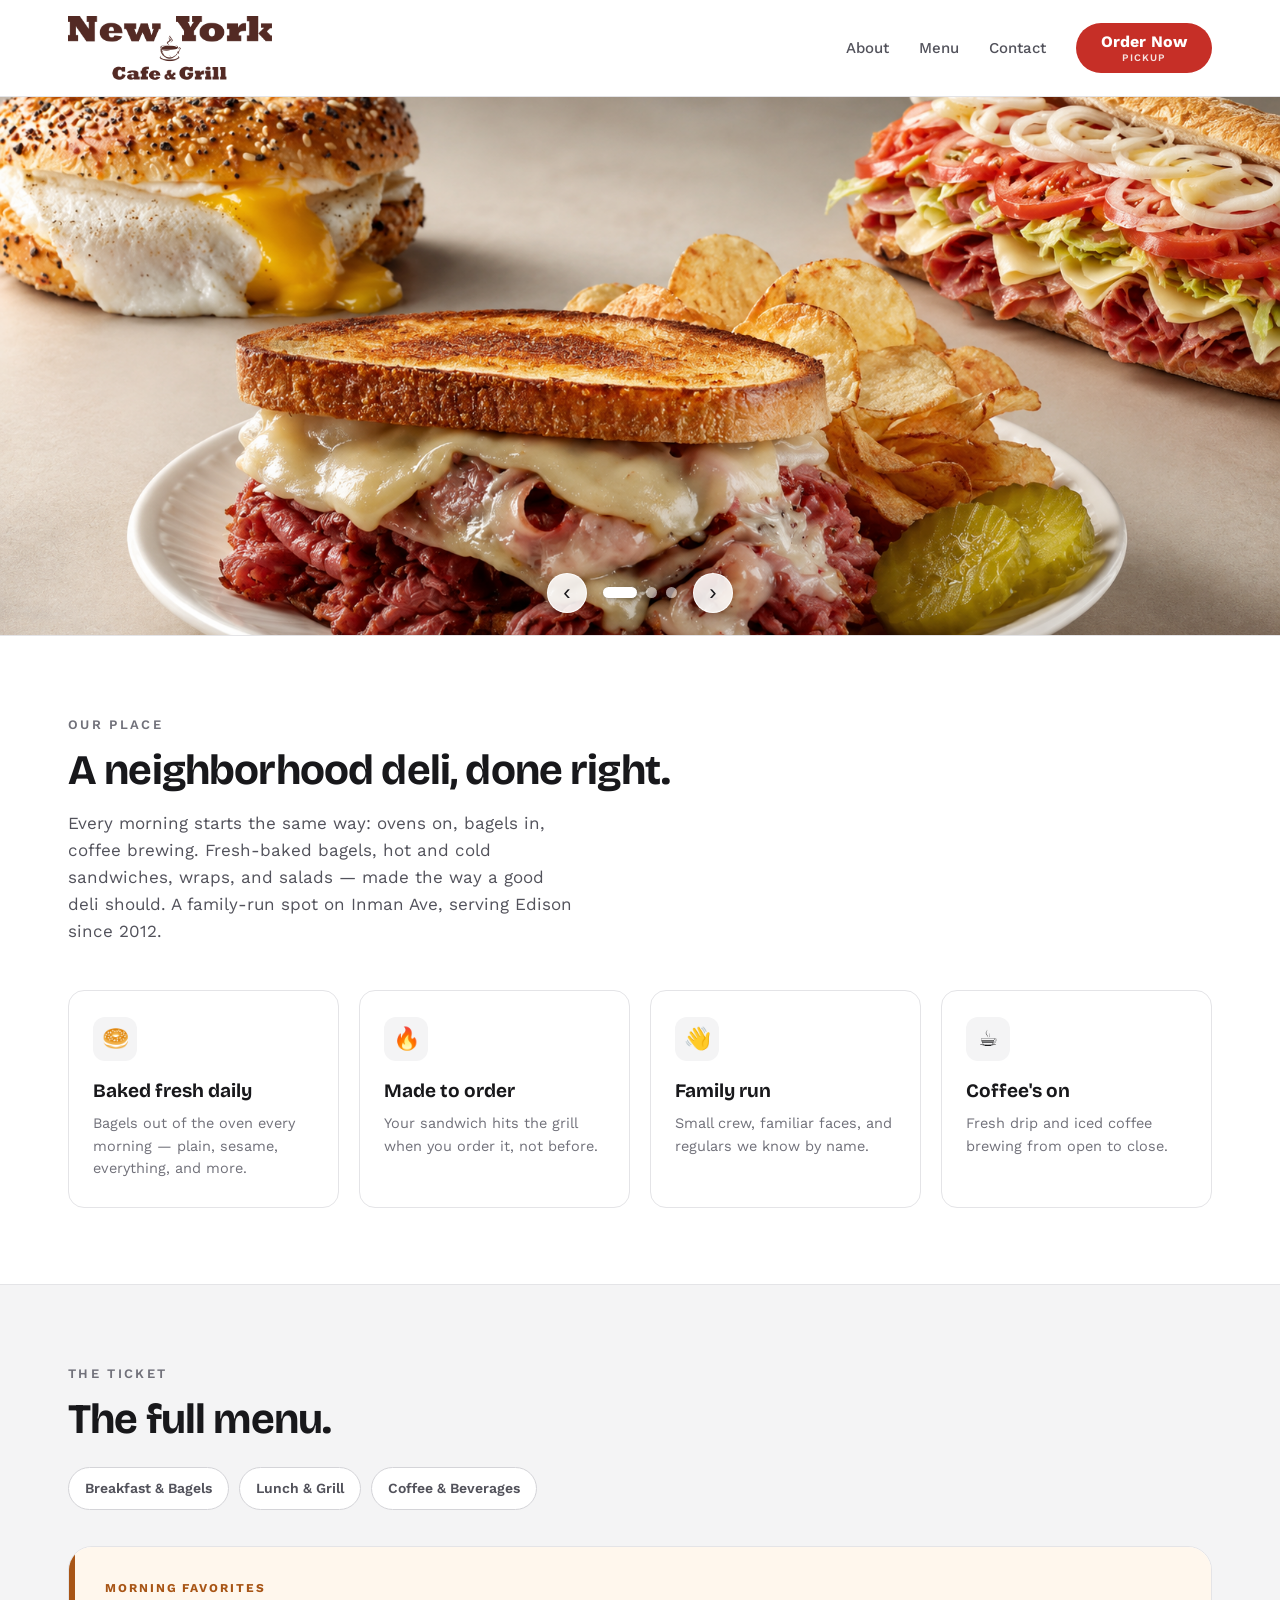
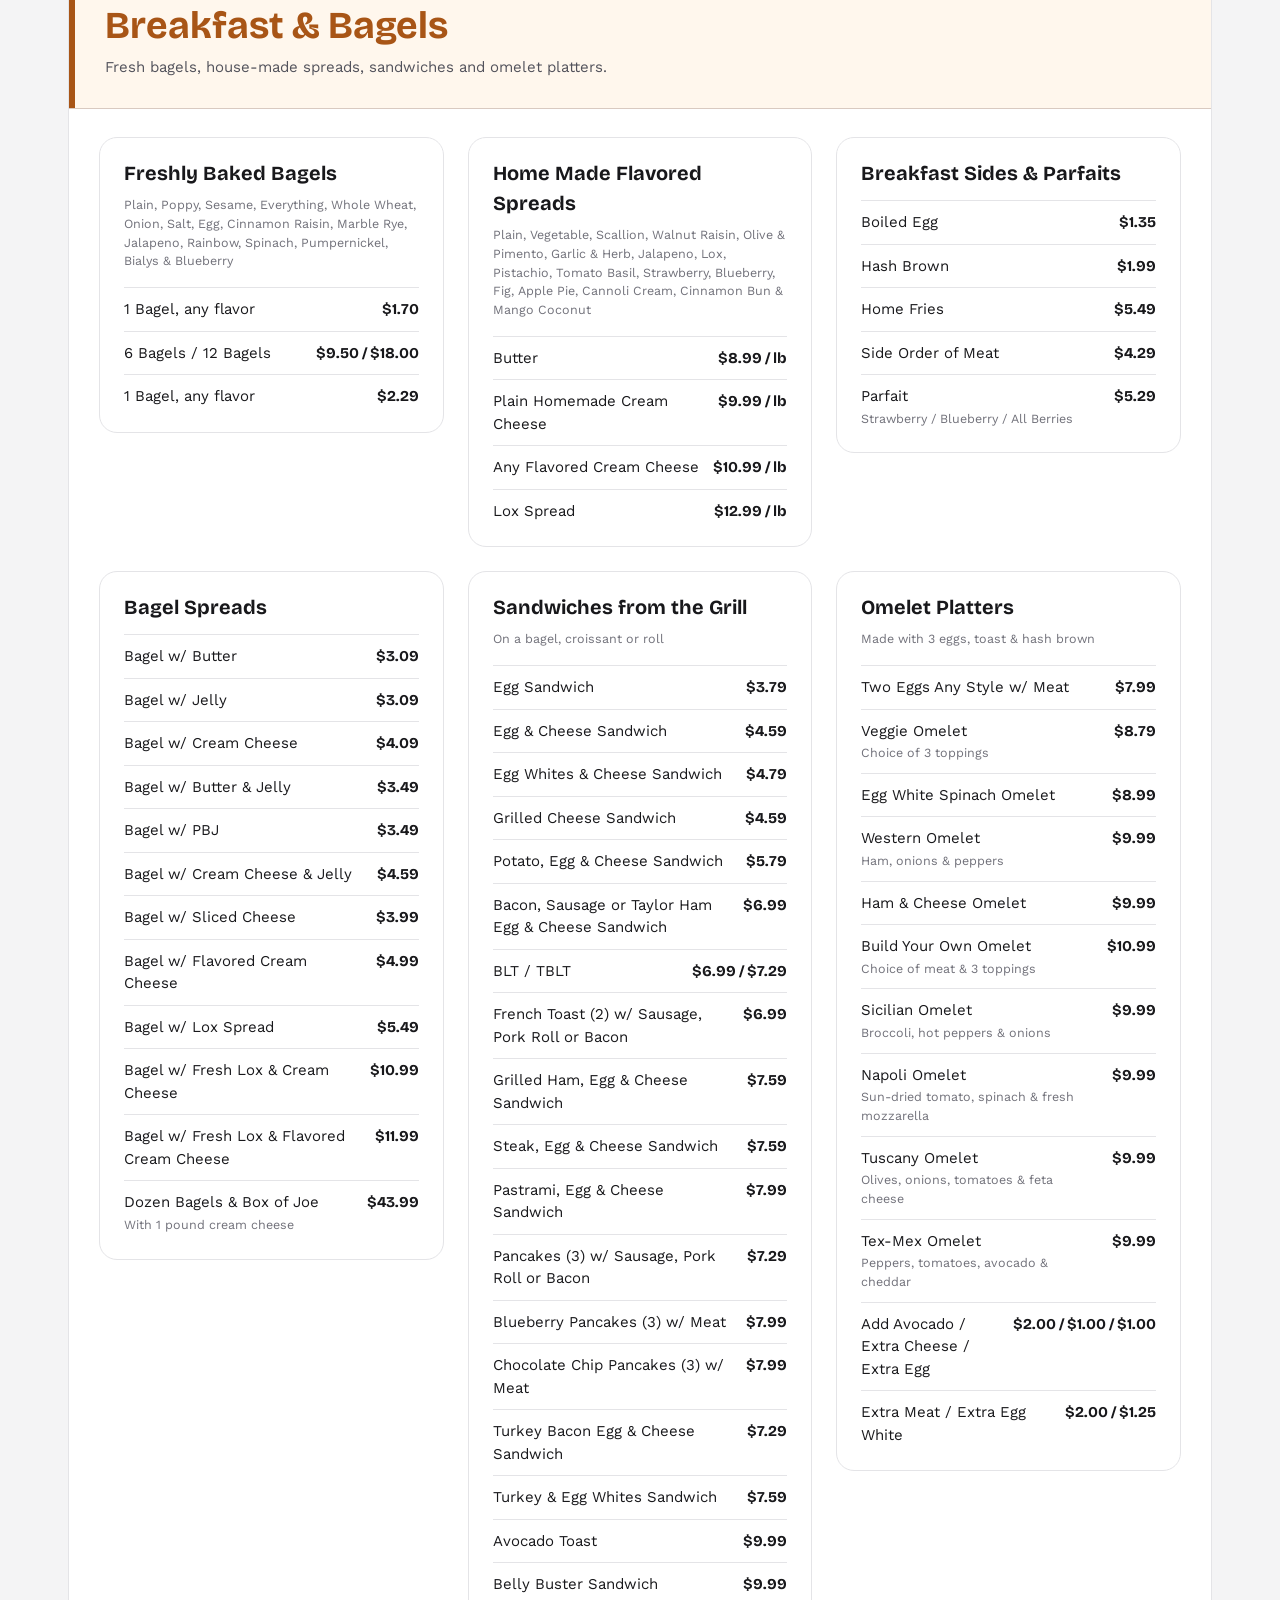
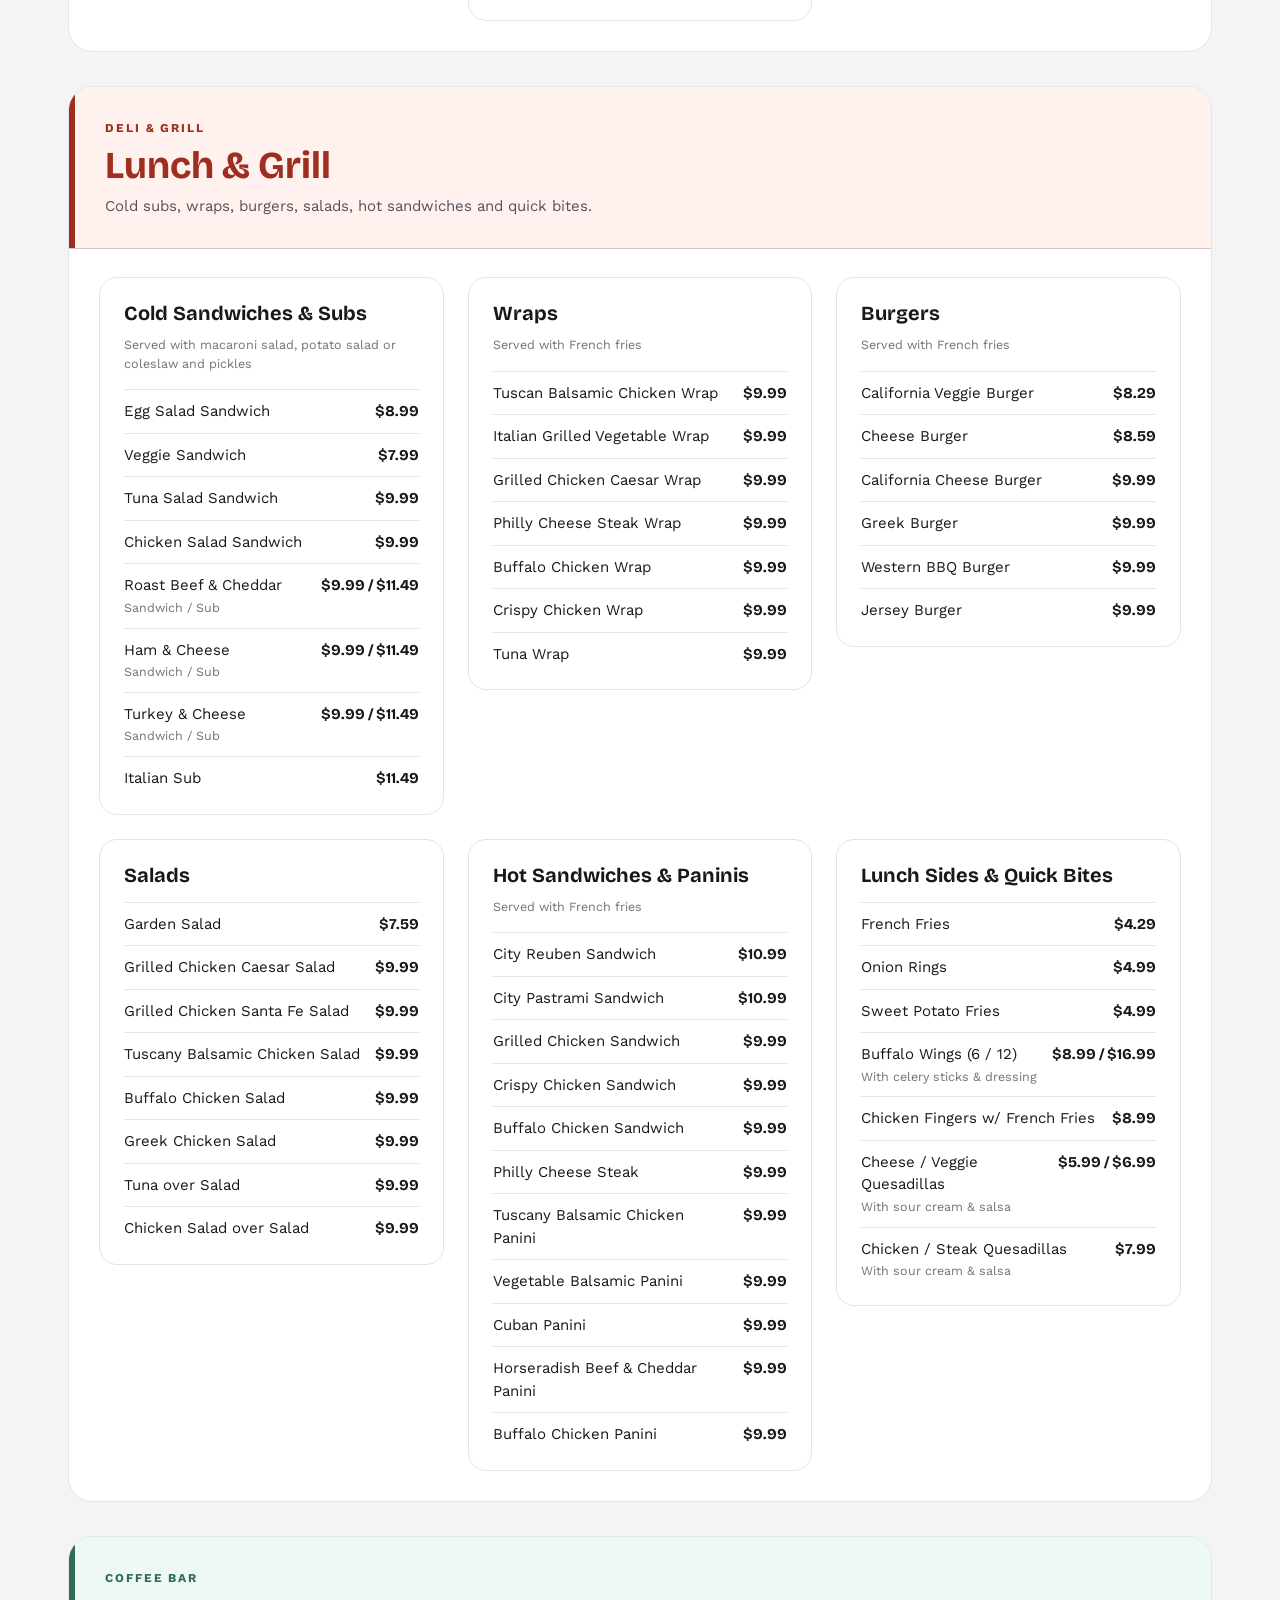
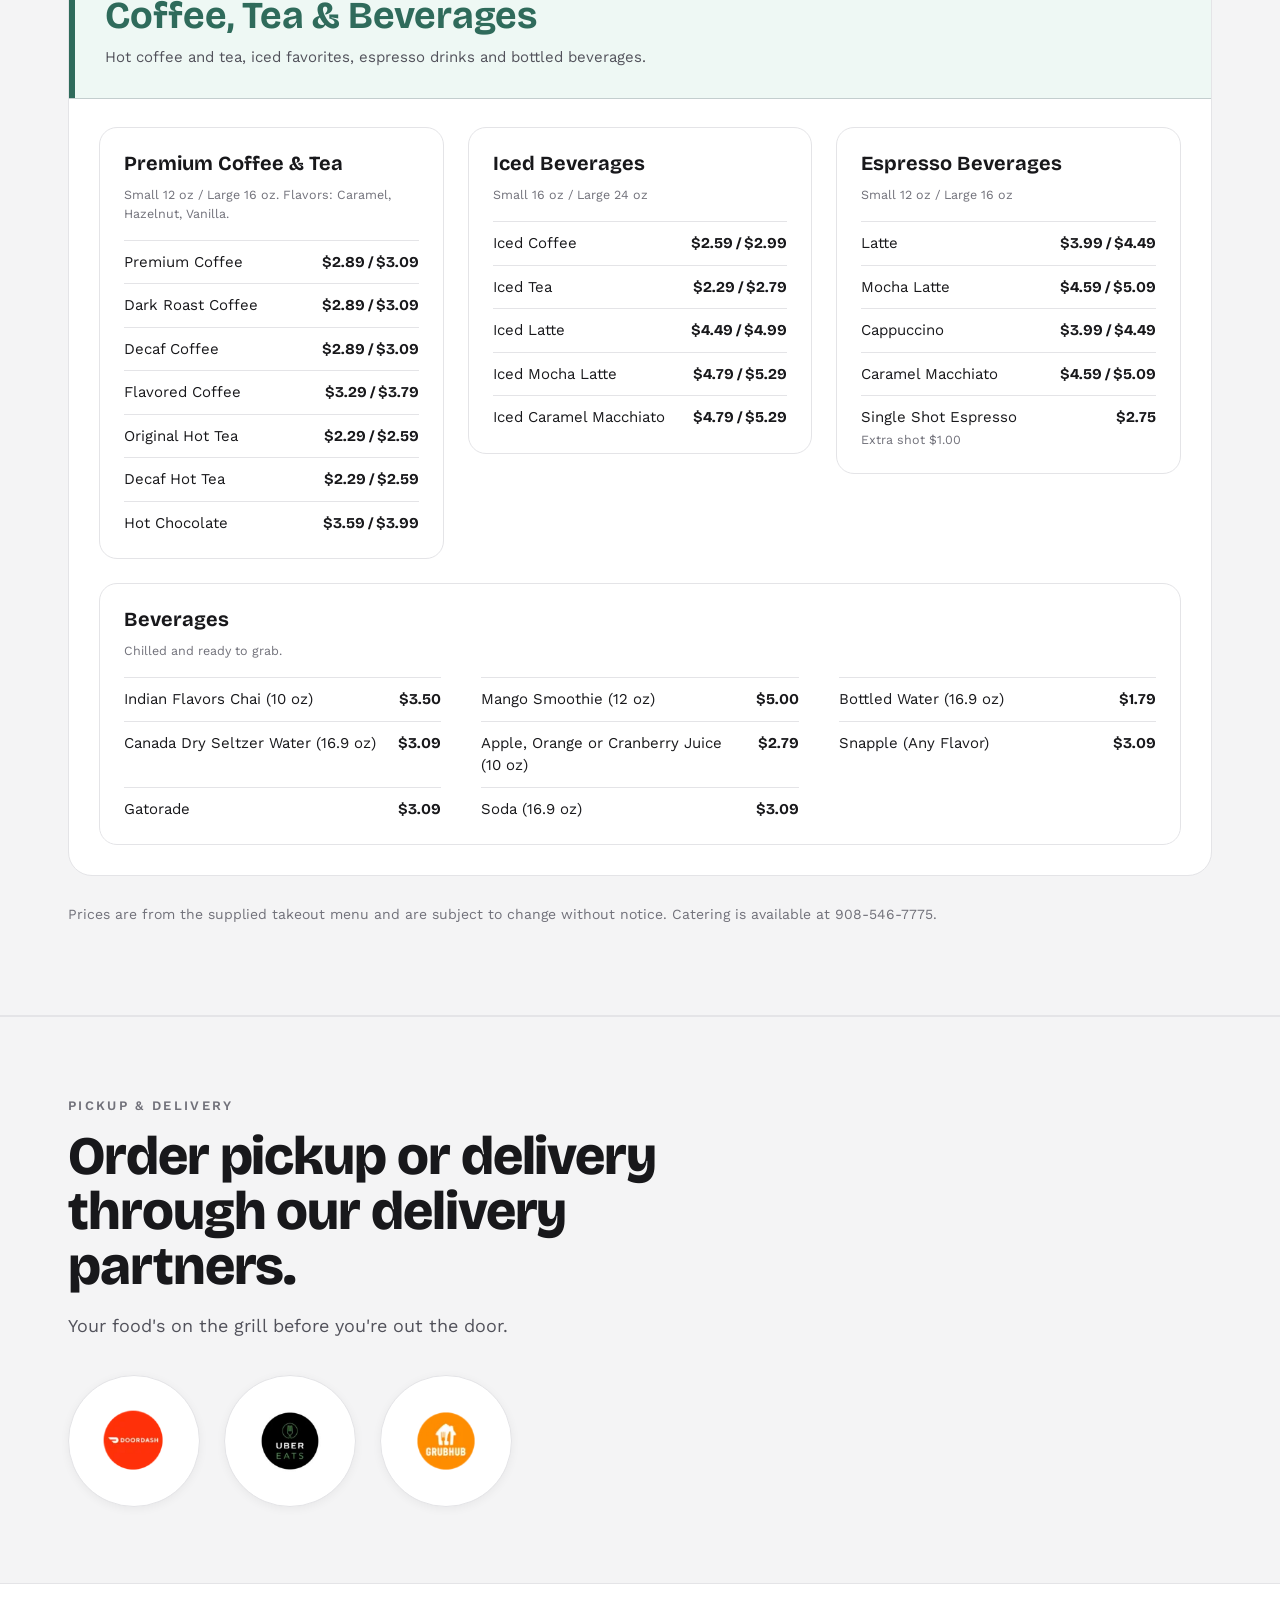
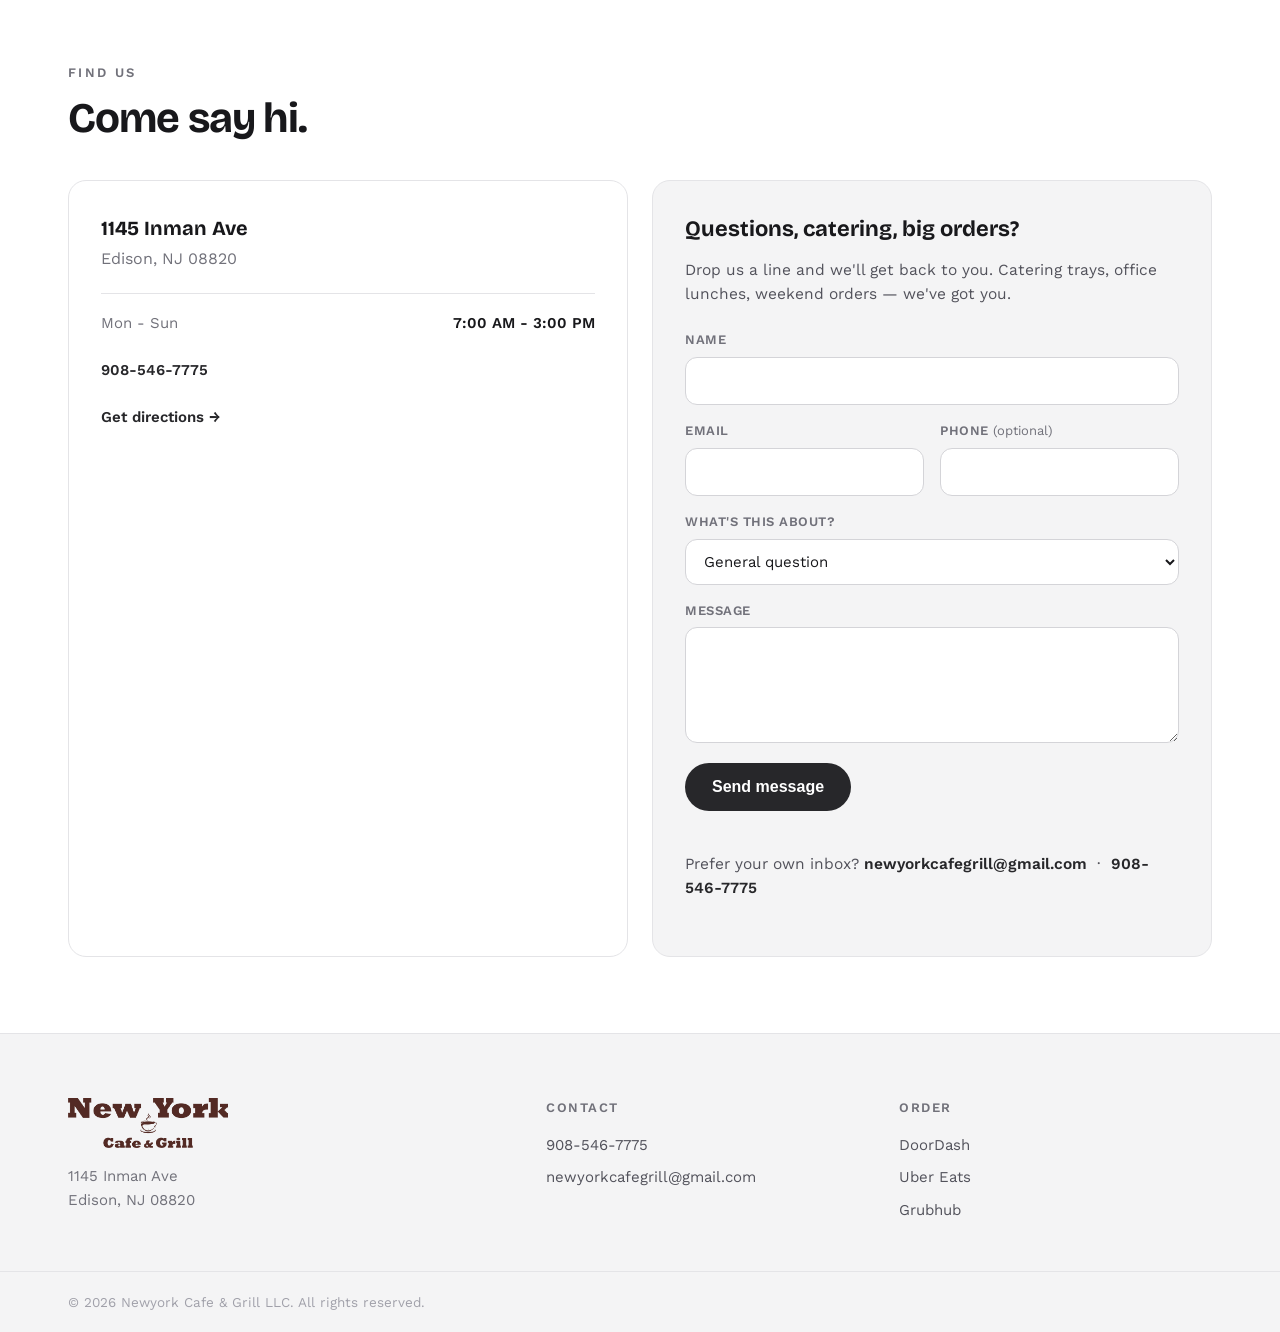
==== commit e47fe737: "Add bagel breakfast banner as the second hero slide The party sub moves to third, so the slider runs" ====
--- a/newyork-cafe-grill/index.html
+++ b/newyork-cafe-grill/index.html
@@ -46,6 +46,9 @@
         <div class="hero-track" id="hero-track">
           <div class="hero-media">
             <img src="images/banner-updated.png" alt="Bagel breakfast sandwich, hot pastrami sandwich, chips, pickles and a deli sub" loading="eager" fetchpriority="high" decoding="async">
+          </div>
+          <div class="hero-media">
+            <img src="images/bagel-breakfast-banner.jpg" alt="Taylor ham, egg and cheese on a toasted bagel with a mug of coffee" loading="lazy" decoding="async">
           </div>
           <div class="hero-media">
             <img src="images/party-sub-banner.jpg" alt="Six-foot Italian party sub layered with salami, ham, provolone, lettuce and tomato" loading="lazy" decoding="async">
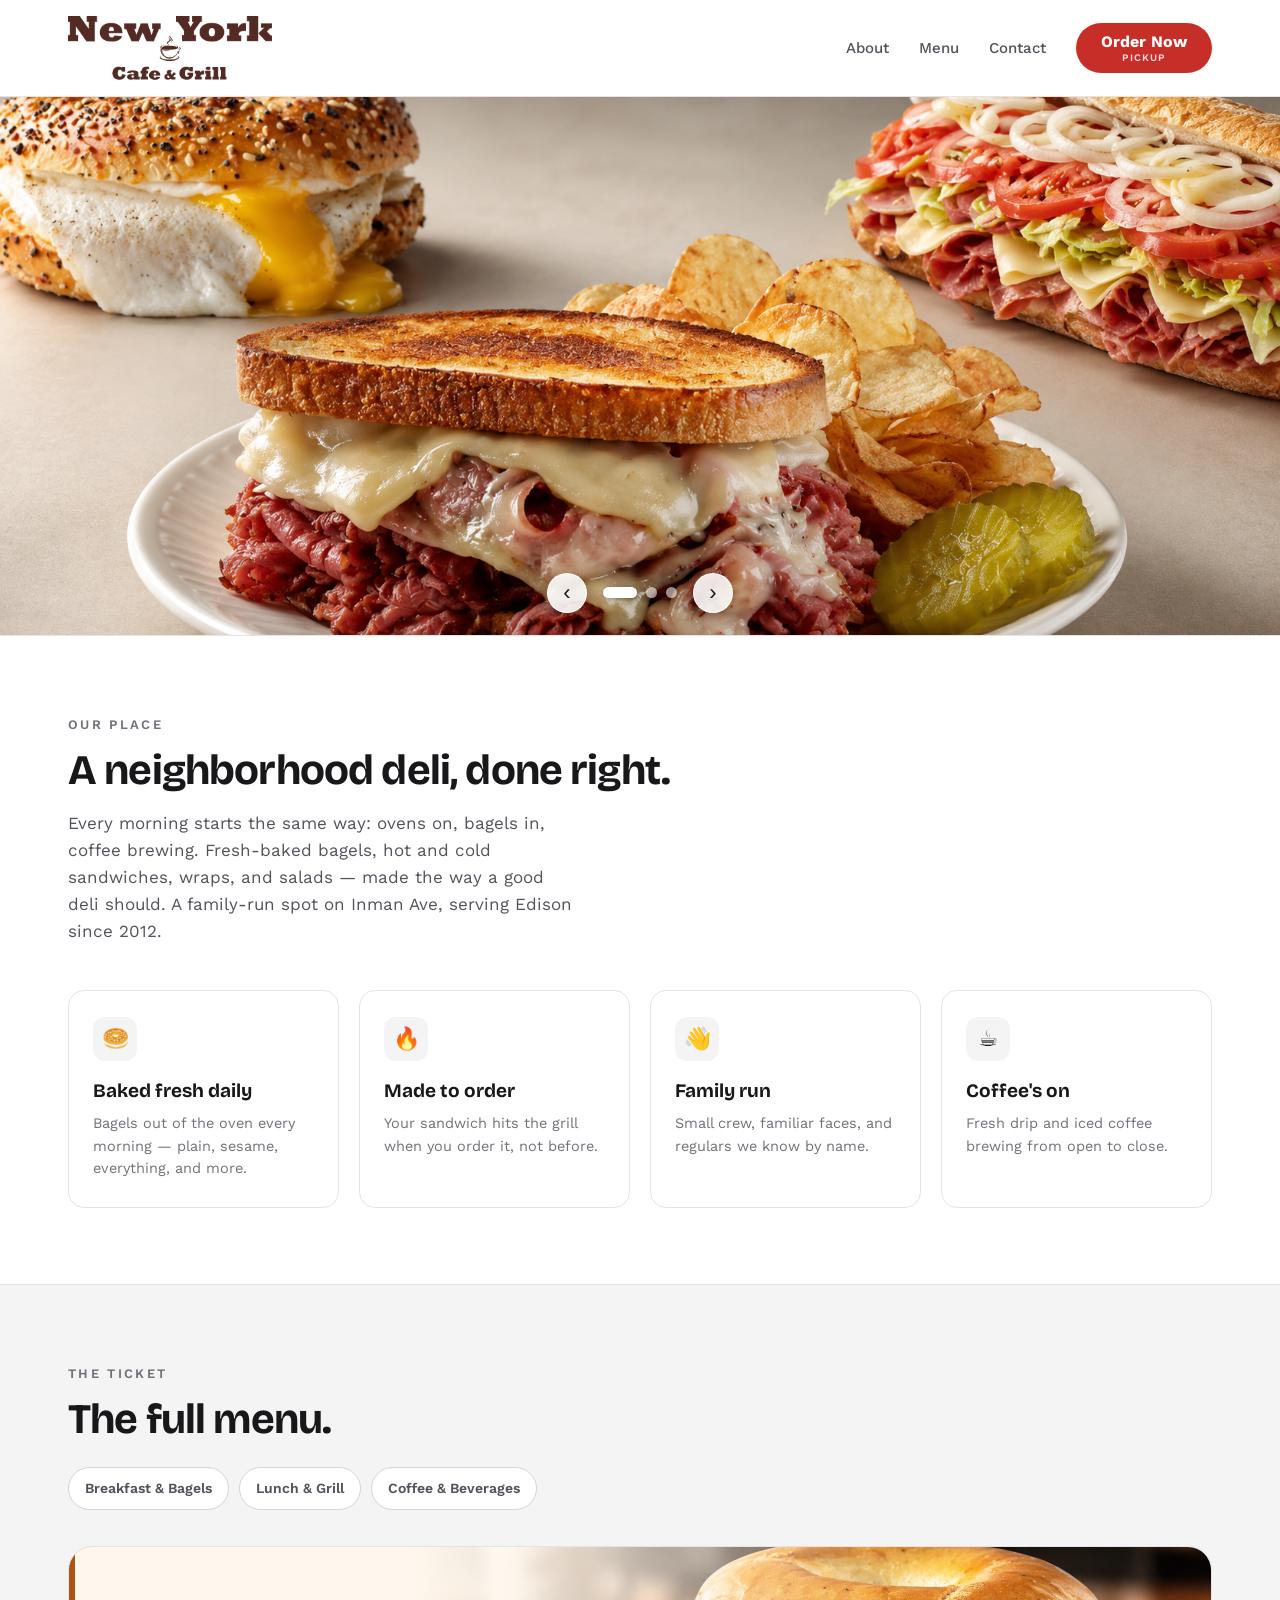
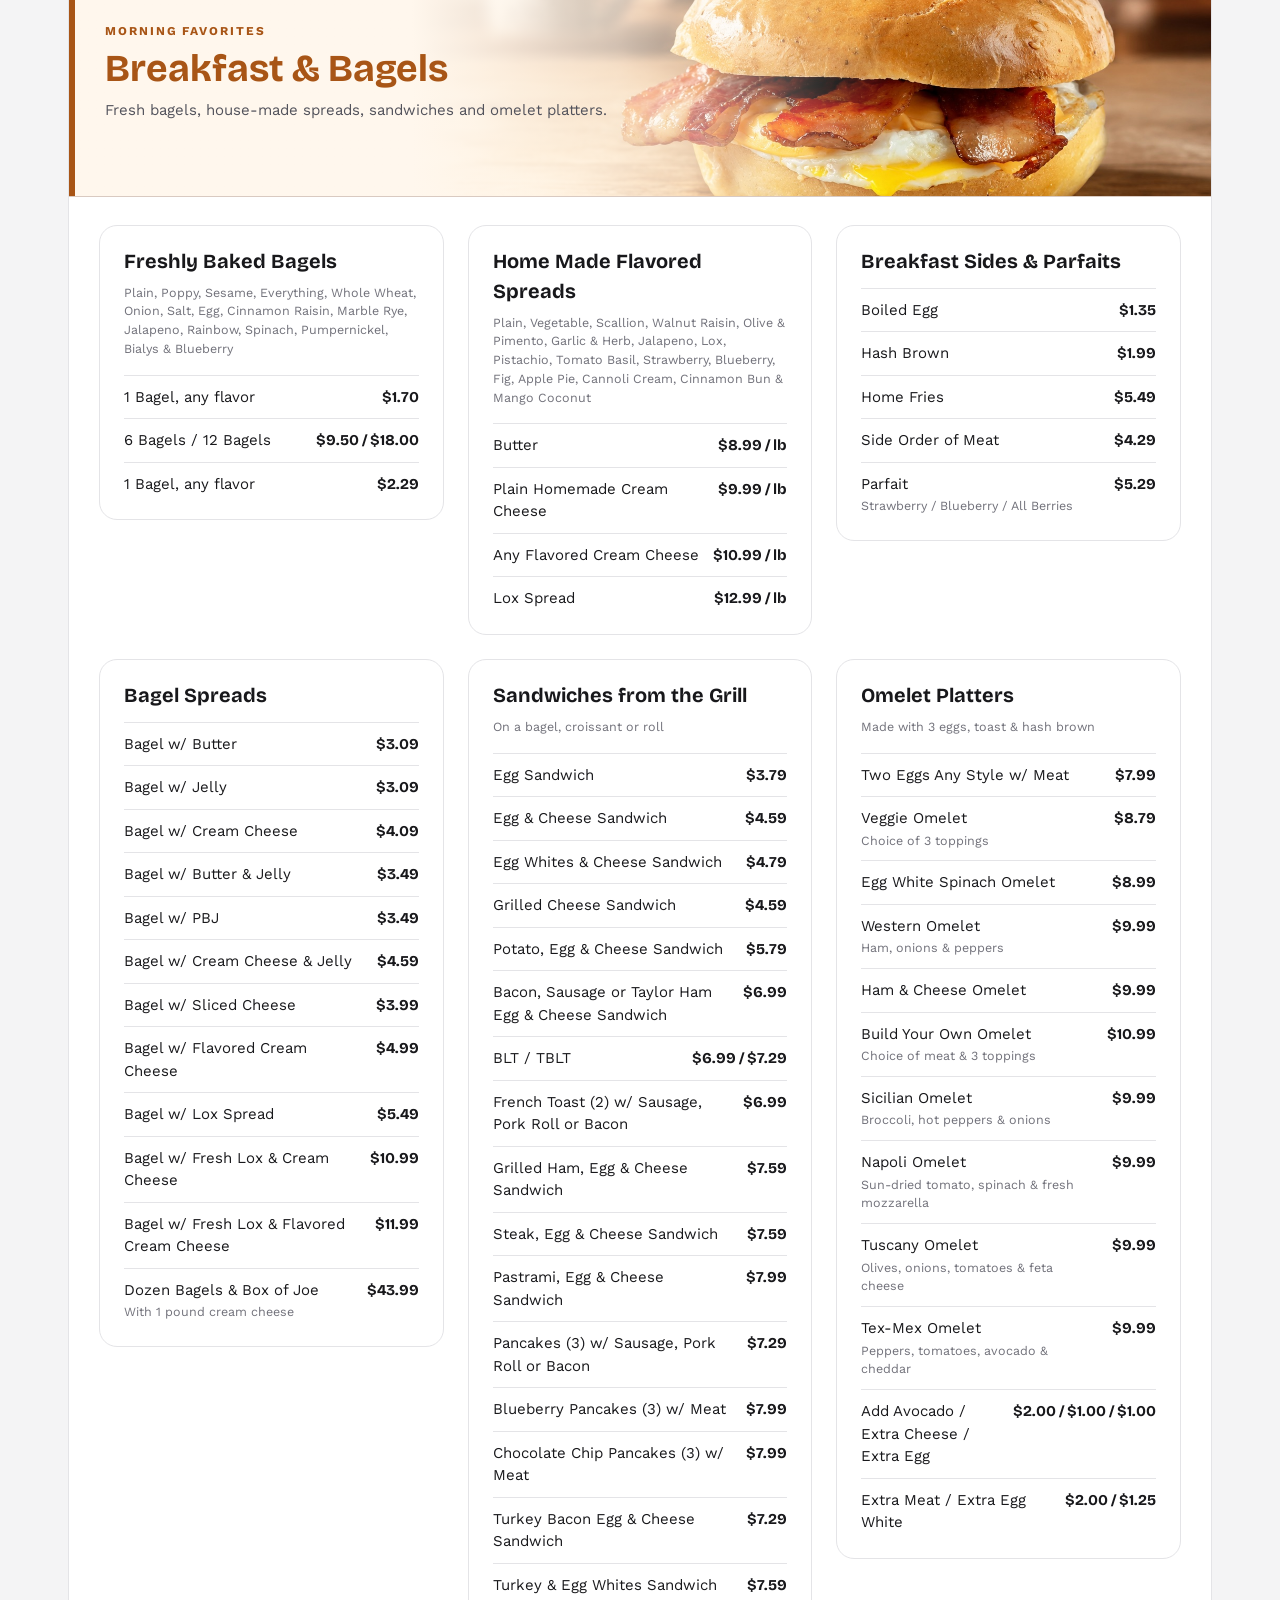
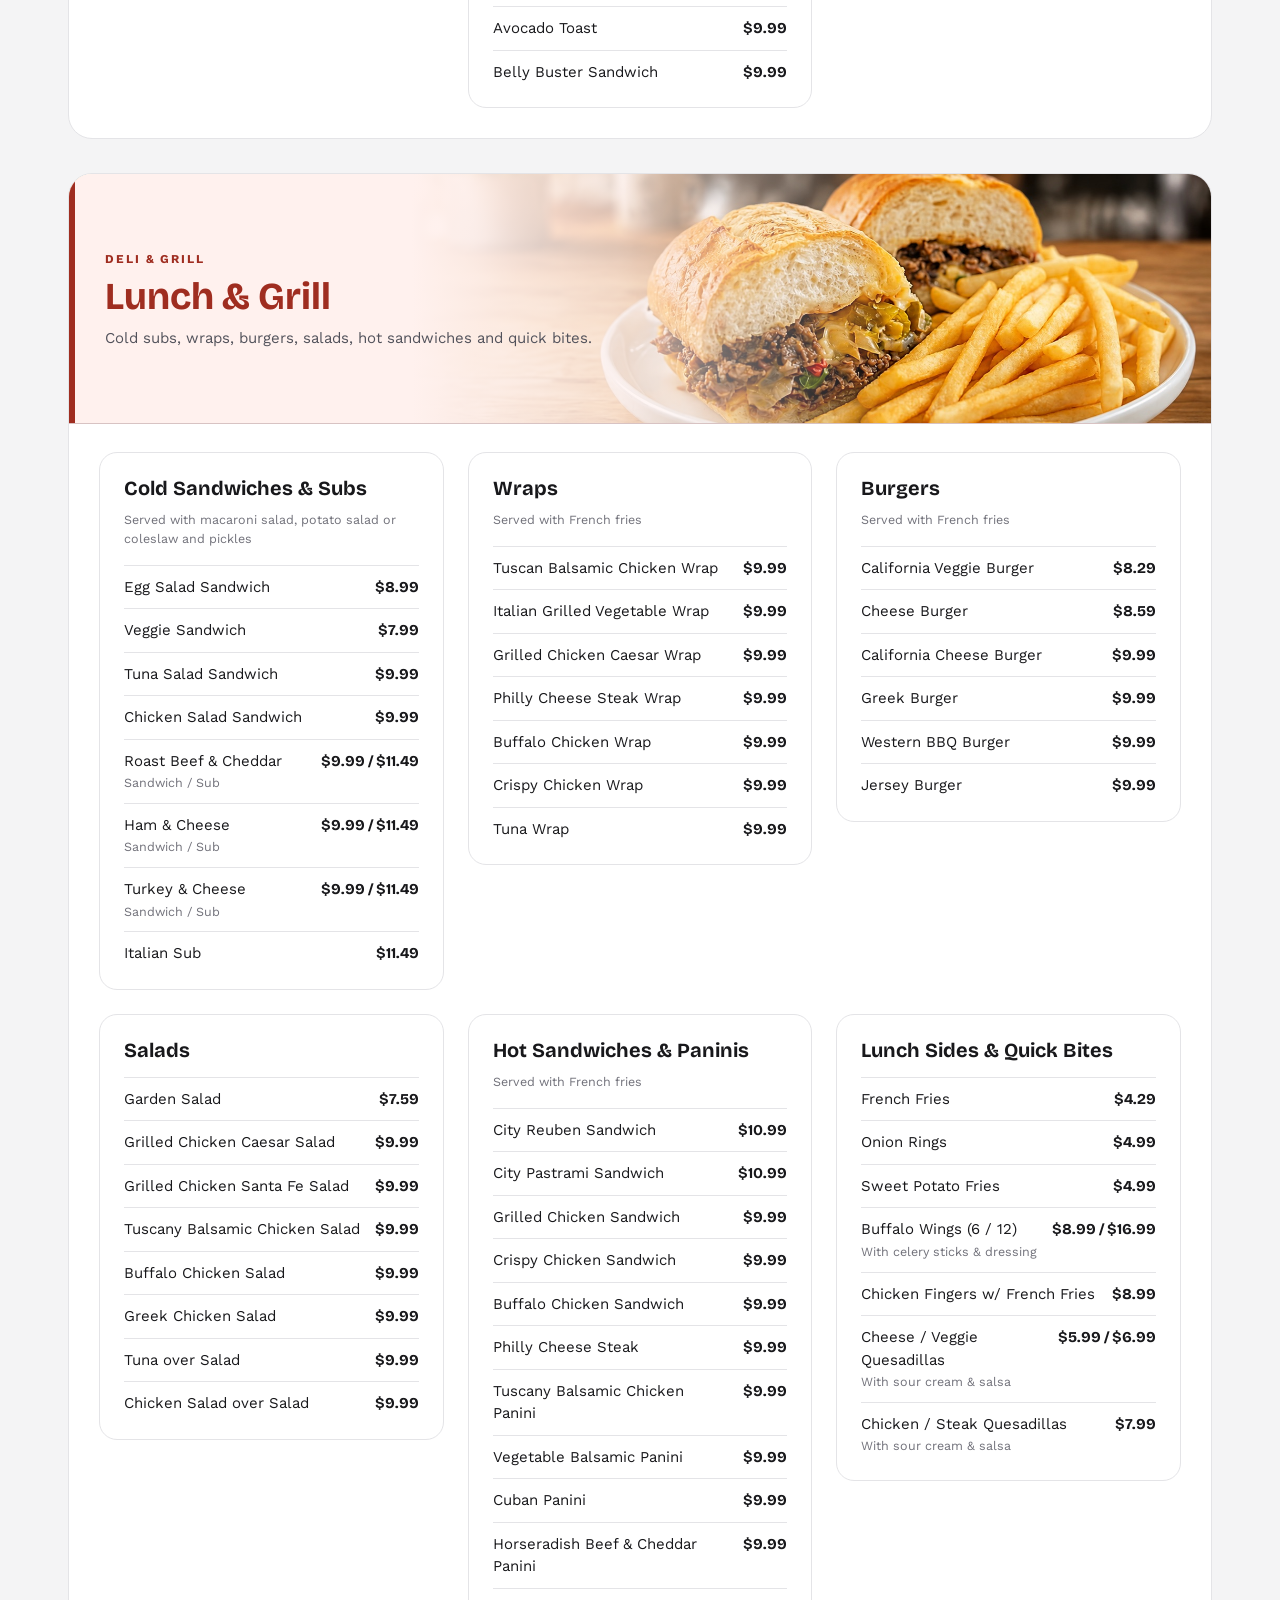
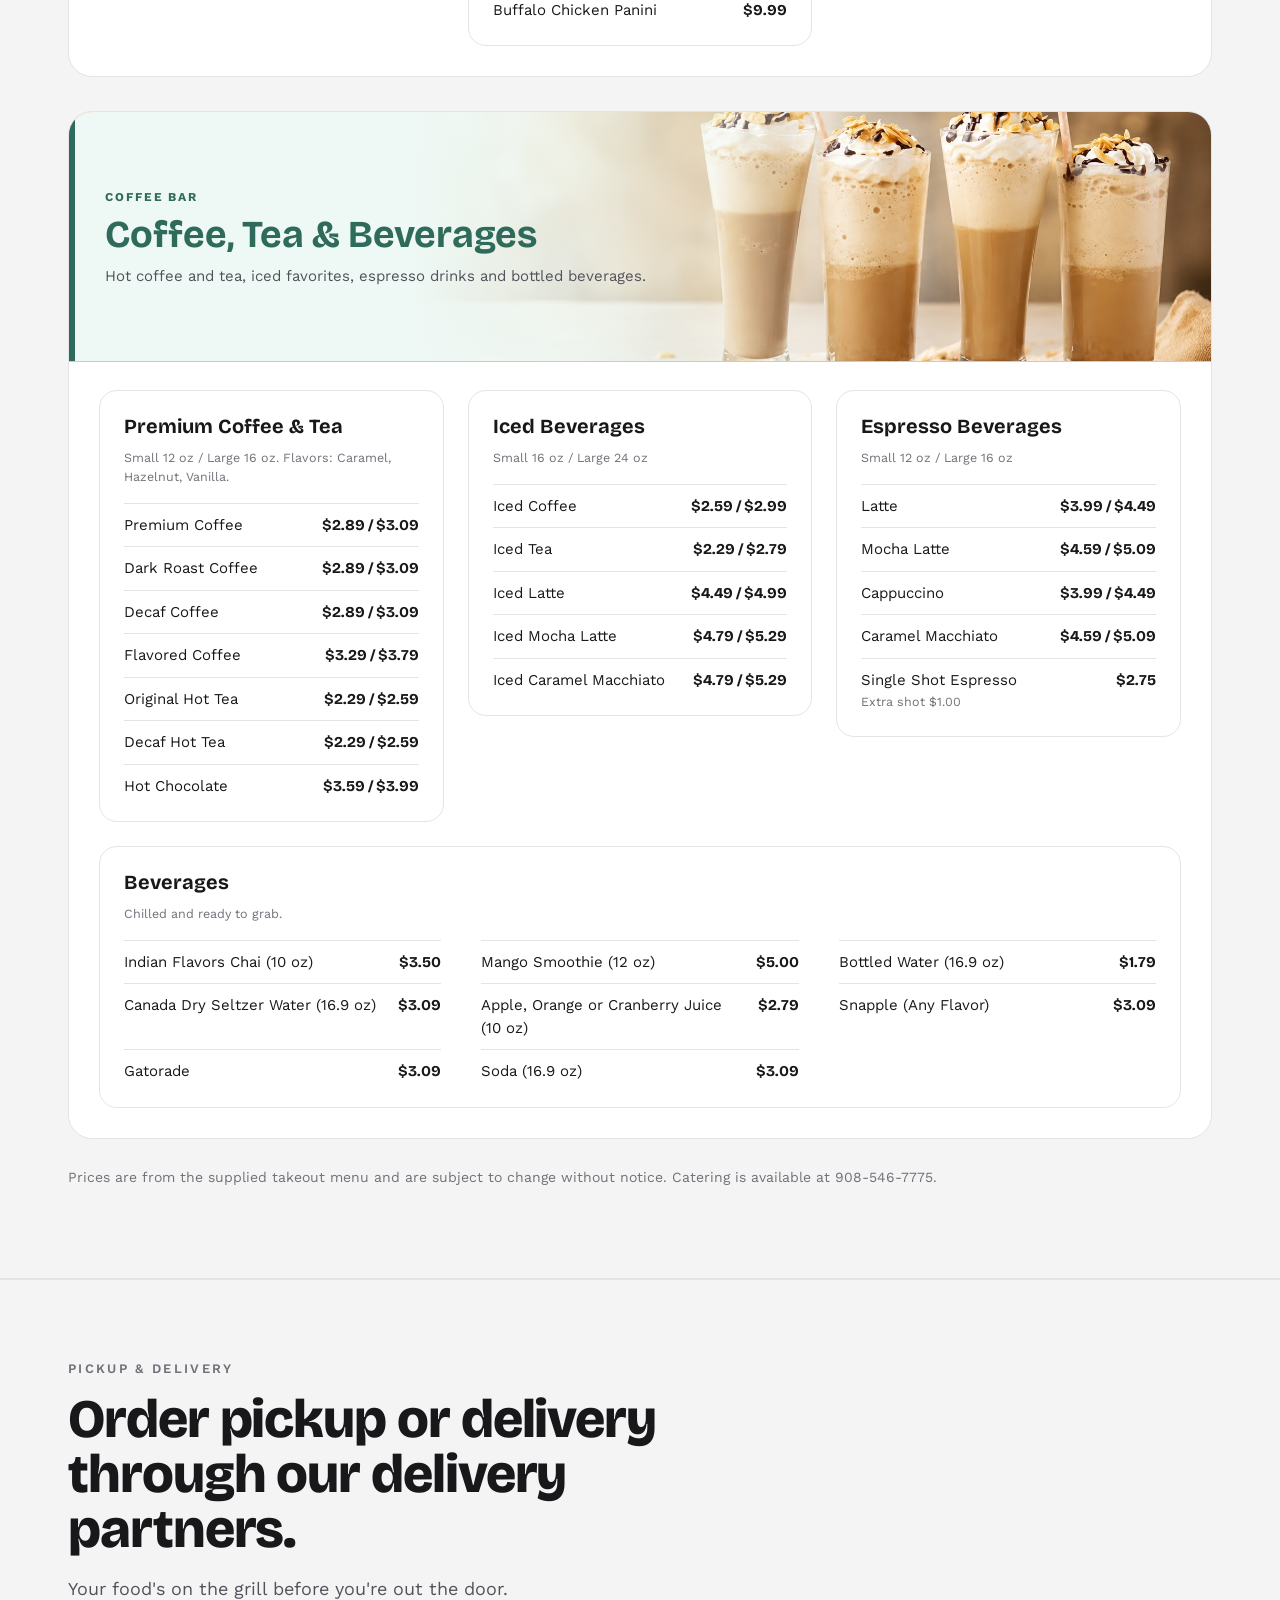
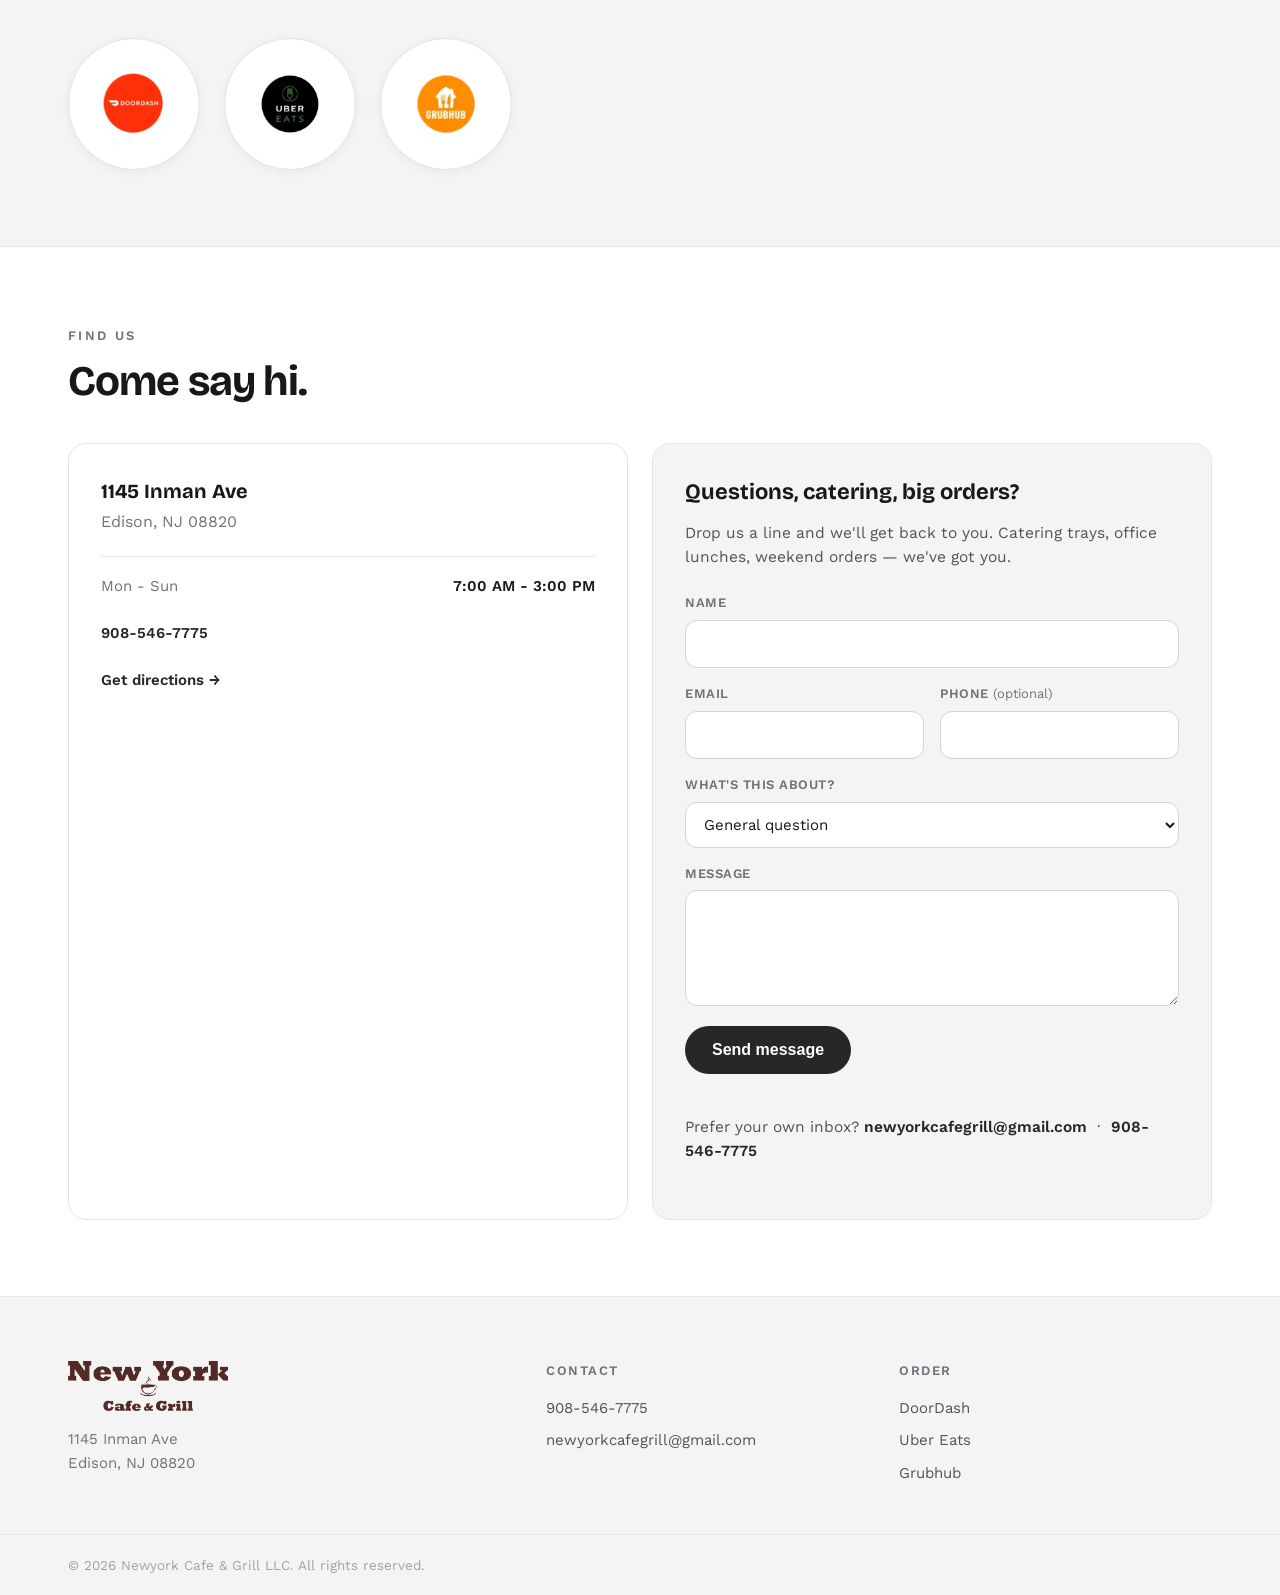
==== commit 21ffdf1c: "Add a photo to each menu group header Each of the three group headers now carries its own food shot." ====
--- a/newyork-cafe-grill/index.html
+++ b/newyork-cafe-grill/index.html
@@ -96,10 +96,12 @@
         </nav>
 
         <section class="menu-group menu-group-breakfast" id="breakfast-menu" aria-labelledby="breakfast-title">
-          <div class="menu-group-head reveal">
-            <span class="menu-group-kicker">Morning favorites</span>
-            <h3 id="breakfast-title">Breakfast &amp; Bagels</h3>
-            <p>Fresh bagels, house-made spreads, sandwiches and omelet platters.</p>
+          <div class="menu-group-head menu-group-photo reveal">
+            <div>
+              <span class="menu-group-kicker">Morning favorites</span>
+              <h3 id="breakfast-title">Breakfast &amp; Bagels</h3>
+              <p>Fresh bagels, house-made spreads, sandwiches and omelet platters.</p>
+            </div>
           </div>
           <div class="menu-grid">
             <article class="menu-card reveal">
@@ -194,10 +196,12 @@
         </section>
 
         <section class="menu-group menu-group-lunch" id="lunch-menu" aria-labelledby="lunch-title">
-          <div class="menu-group-head reveal">
-            <span class="menu-group-kicker">Deli &amp; grill</span>
-            <h3 id="lunch-title">Lunch &amp; Grill</h3>
-            <p>Cold subs, wraps, burgers, salads, hot sandwiches and quick bites.</p>
+          <div class="menu-group-head menu-group-photo reveal">
+            <div>
+              <span class="menu-group-kicker">Deli &amp; grill</span>
+              <h3 id="lunch-title">Lunch &amp; Grill</h3>
+              <p>Cold subs, wraps, burgers, salads, hot sandwiches and quick bites.</p>
+            </div>
           </div>
           <div class="menu-grid">
             <article class="menu-card menu-card-wide reveal">
@@ -285,10 +289,12 @@
         </section>
 
         <section class="menu-group menu-group-drinks" id="drinks-menu" aria-labelledby="drinks-title">
-          <div class="menu-group-head reveal">
-            <span class="menu-group-kicker">Coffee bar</span>
-            <h3 id="drinks-title">Coffee, Tea &amp; Beverages</h3>
-            <p>Hot coffee and tea, iced favorites, espresso drinks and bottled beverages.</p>
+          <div class="menu-group-head menu-group-photo reveal">
+            <div>
+              <span class="menu-group-kicker">Coffee bar</span>
+              <h3 id="drinks-title">Coffee, Tea &amp; Beverages</h3>
+              <p>Hot coffee and tea, iced favorites, espresso drinks and bottled beverages.</p>
+            </div>
           </div>
           <div class="menu-grid">
             <article class="menu-card reveal">
--- a/newyork-cafe-grill/styles.css
+++ b/newyork-cafe-grill/styles.css
@@ -281,6 +281,29 @@
   background: var(--group-soft);
   border-bottom: 1px solid color-mix(in srgb, var(--group-accent) 18%, var(--line));
 }
+/* Photo sits on the right of the header; the scrim keeps the copy legible
+   over the image's soft left side. Set --group-photo per group below. */
+.menu-group-photo {
+  display: flex;
+  align-items: center;
+  min-height: clamp(190px, 20vw, 250px);
+  background-image:
+    linear-gradient(
+      to right,
+      var(--group-soft) 0%,
+      var(--group-soft) 30%,
+      color-mix(in srgb, var(--group-soft) 72%, transparent) 48%,
+      transparent 72%
+    ),
+    var(--group-photo);
+  background-repeat: no-repeat;
+  background-position: center, right center;
+  background-size: cover, cover;
+}
+.menu-group-photo > div { max-width: 54%; }
+.menu-group-breakfast .menu-group-head { --group-photo: url("images/group-breakfast.jpg"); }
+.menu-group-lunch .menu-group-head { --group-photo: url("images/group-lunch.jpg"); }
+.menu-group-drinks .menu-group-head { --group-photo: url("images/group-drinks.jpg"); }
 .menu-group-head::before {
   content: "";
   position: absolute;
@@ -491,6 +514,25 @@
   .footer-grid { grid-template-columns: 1fr; gap: 32px; }
   .field-row { grid-template-columns: 1fr; }
   .menu-list-cols { grid-template-columns: repeat(2, 1fr); column-gap: 28px; }
+
+  /* Too narrow to sit beside the food: photo becomes a band, copy drops below it */
+  .menu-group-photo {
+    align-items: flex-end;
+    min-height: 300px;
+    padding-top: 150px;
+    background-image:
+      linear-gradient(
+        to bottom,
+        transparent 0%,
+        color-mix(in srgb, var(--group-soft) 70%, transparent) 42%,
+        var(--group-soft) 62%,
+        var(--group-soft) 100%
+      ),
+      var(--group-photo);
+    background-position: center, center top;
+    background-size: cover, auto 190px;
+  }
+  .menu-group-photo > div { max-width: 100%; }
 }
 
 @media (max-width: 520px) {
